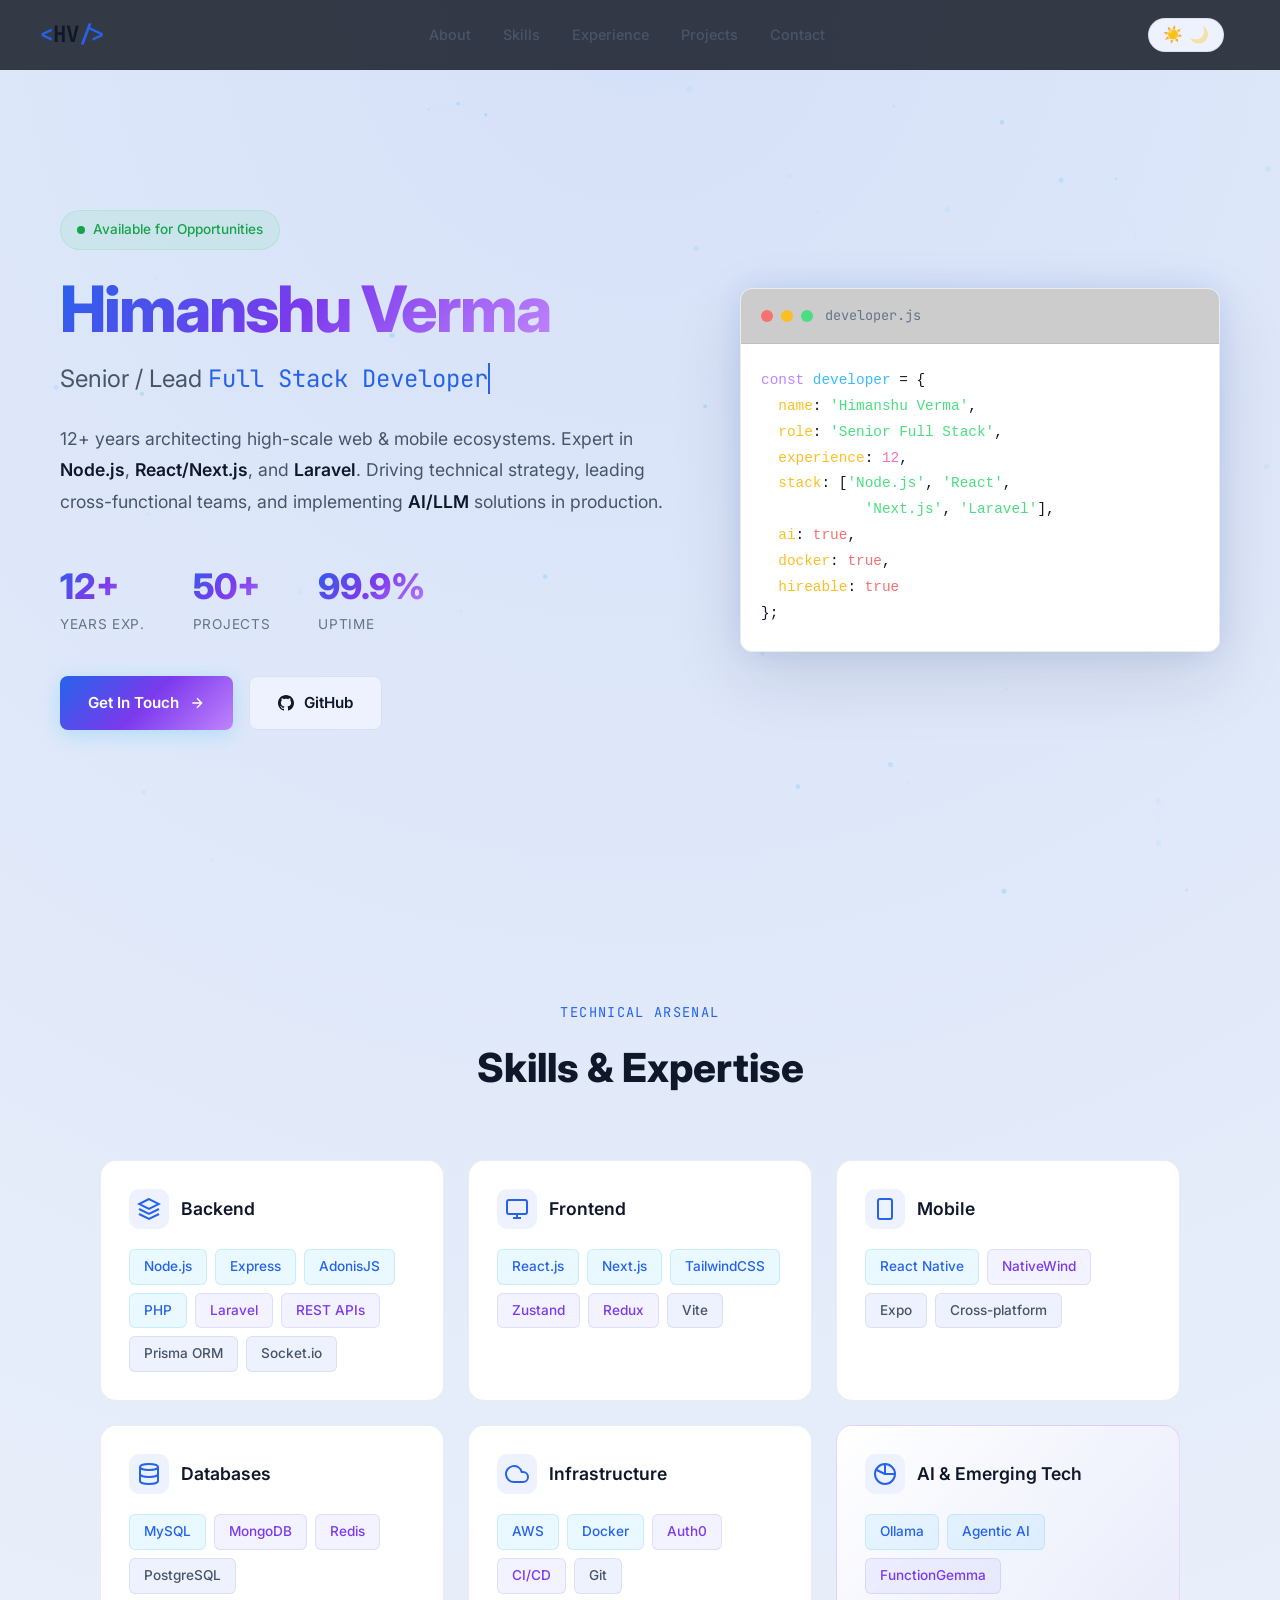
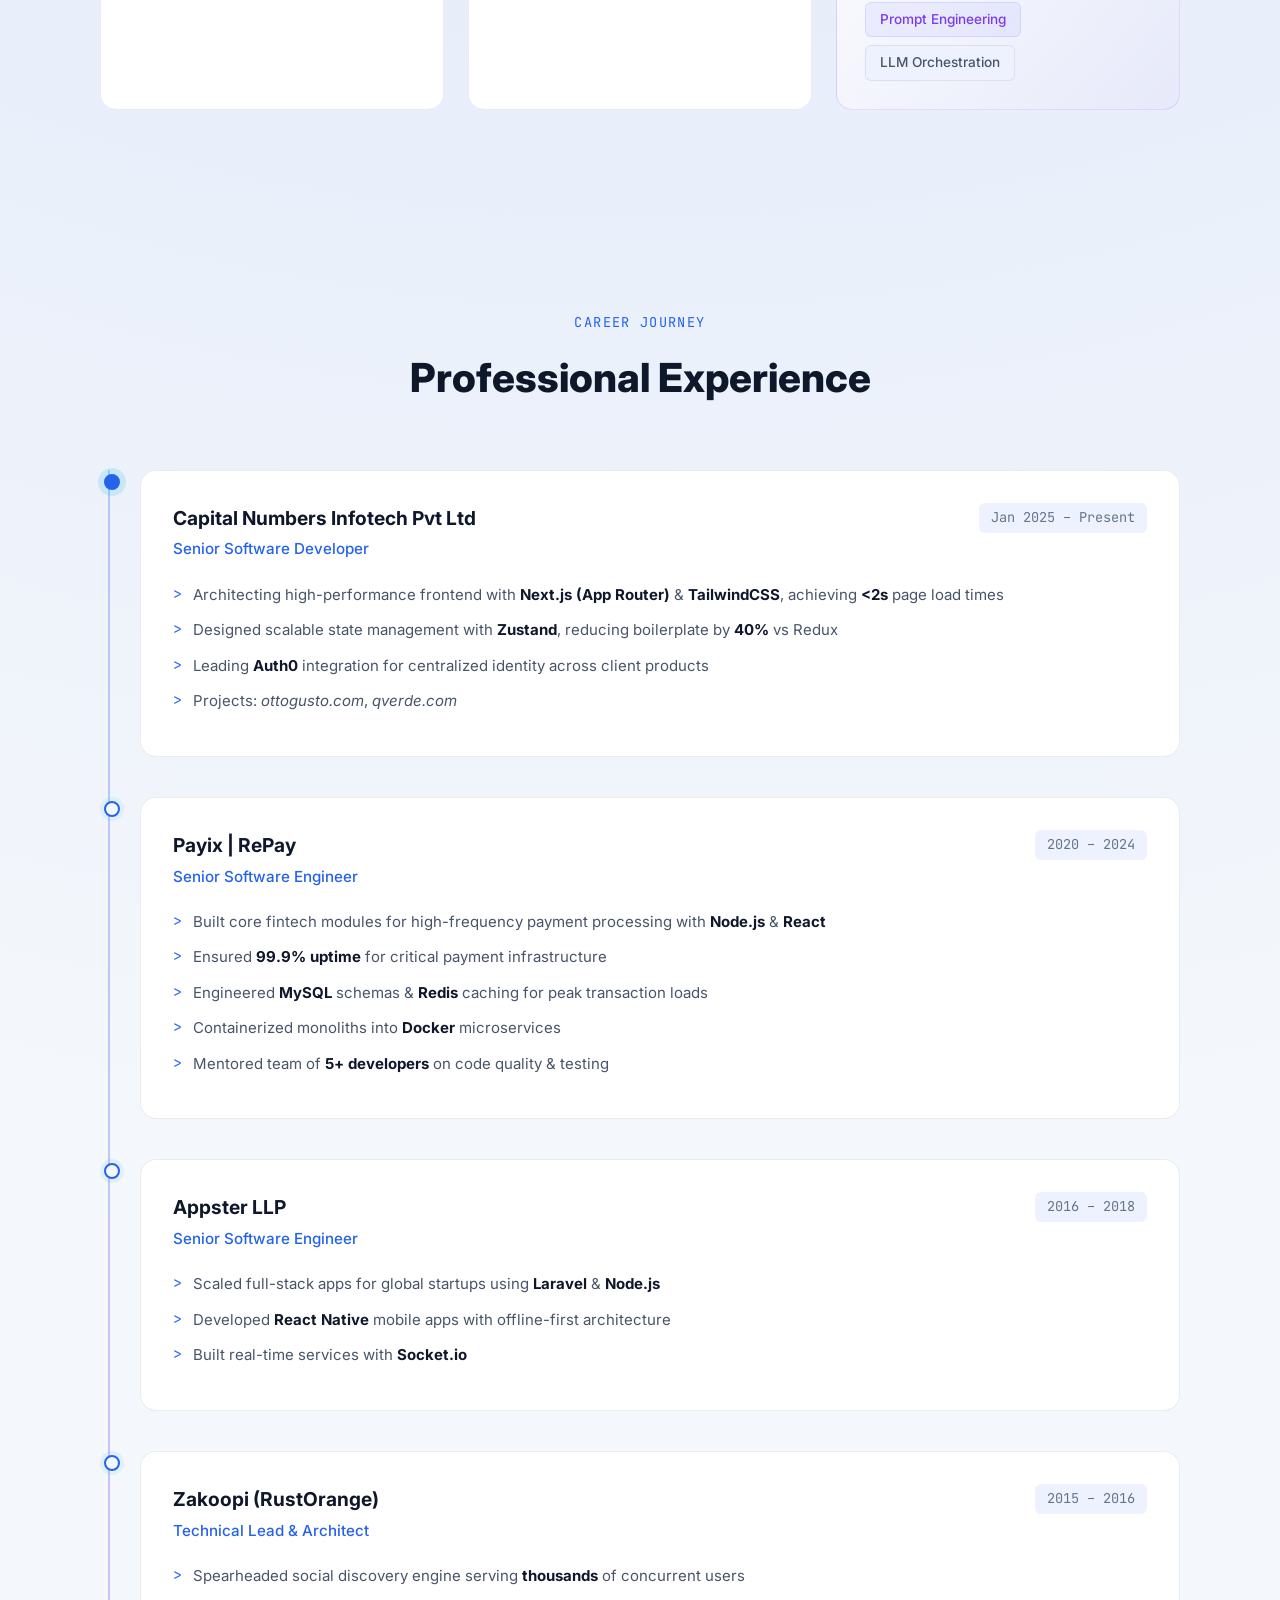
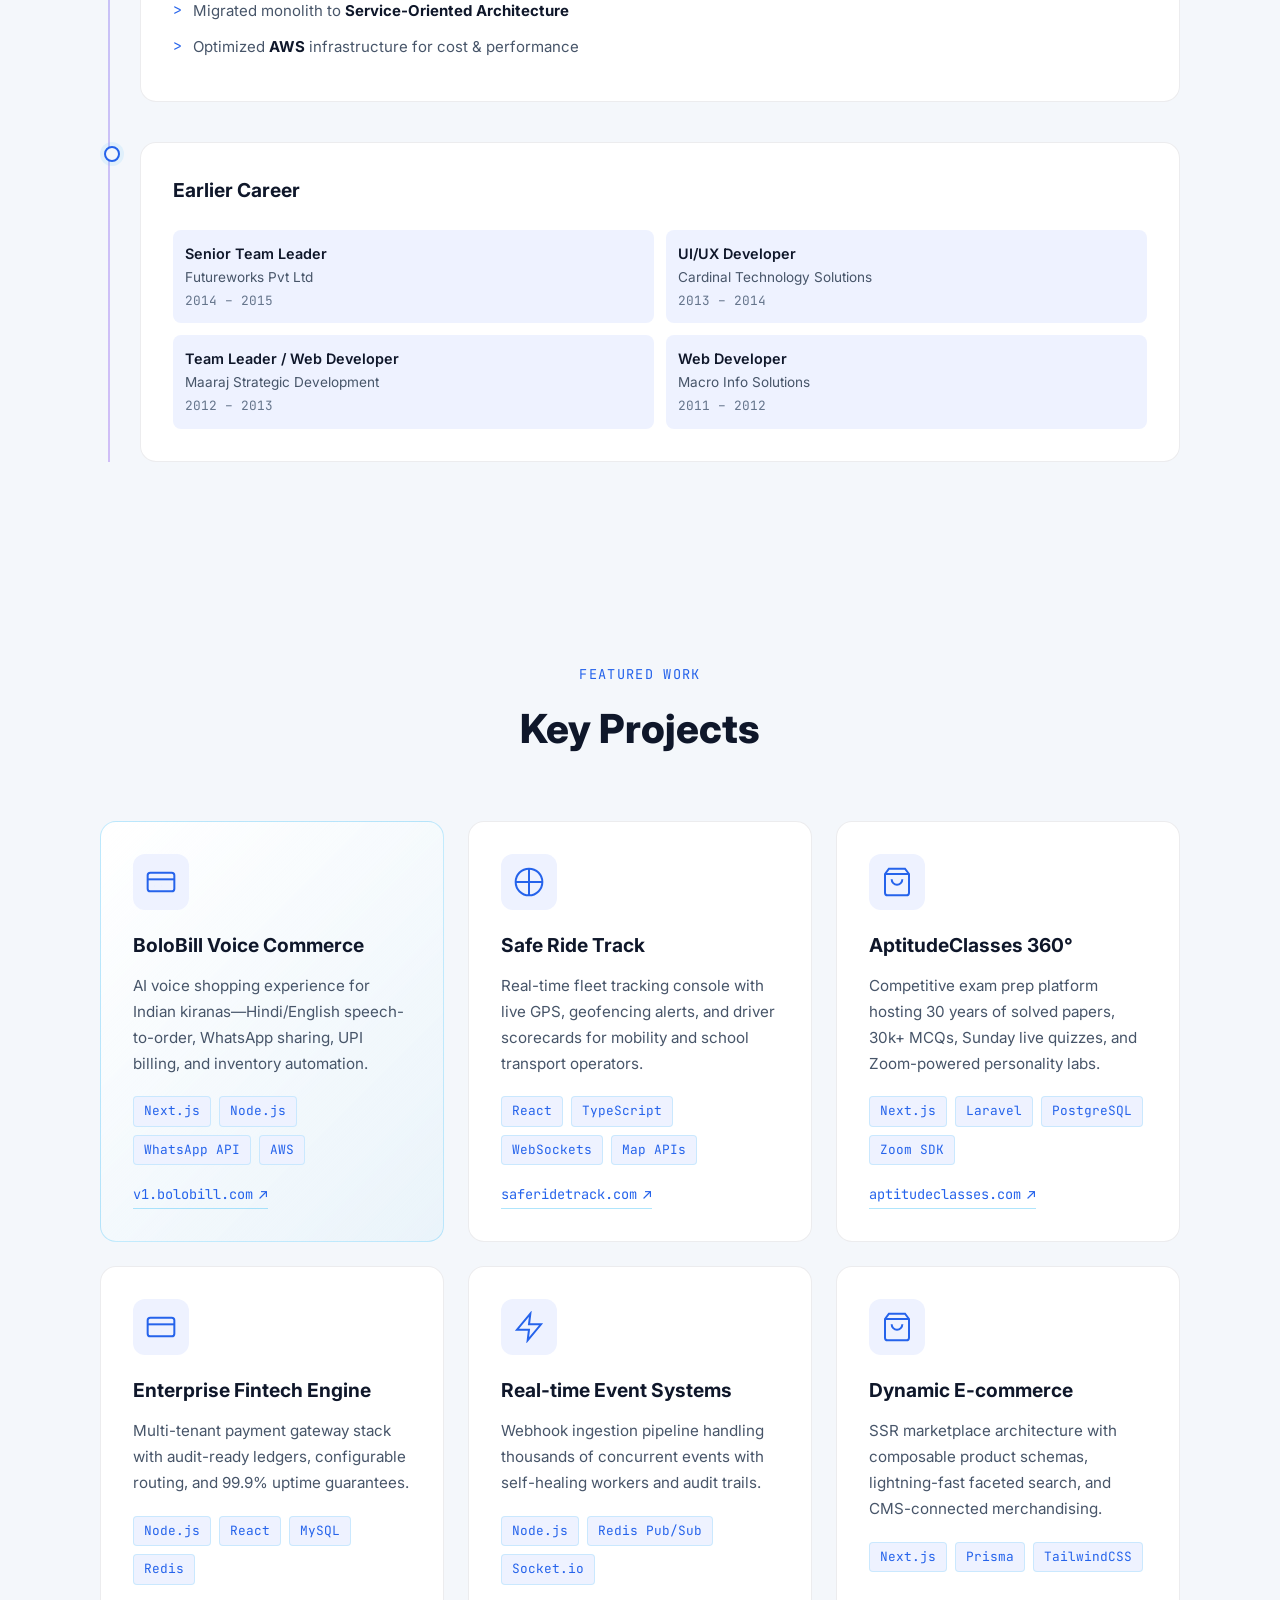
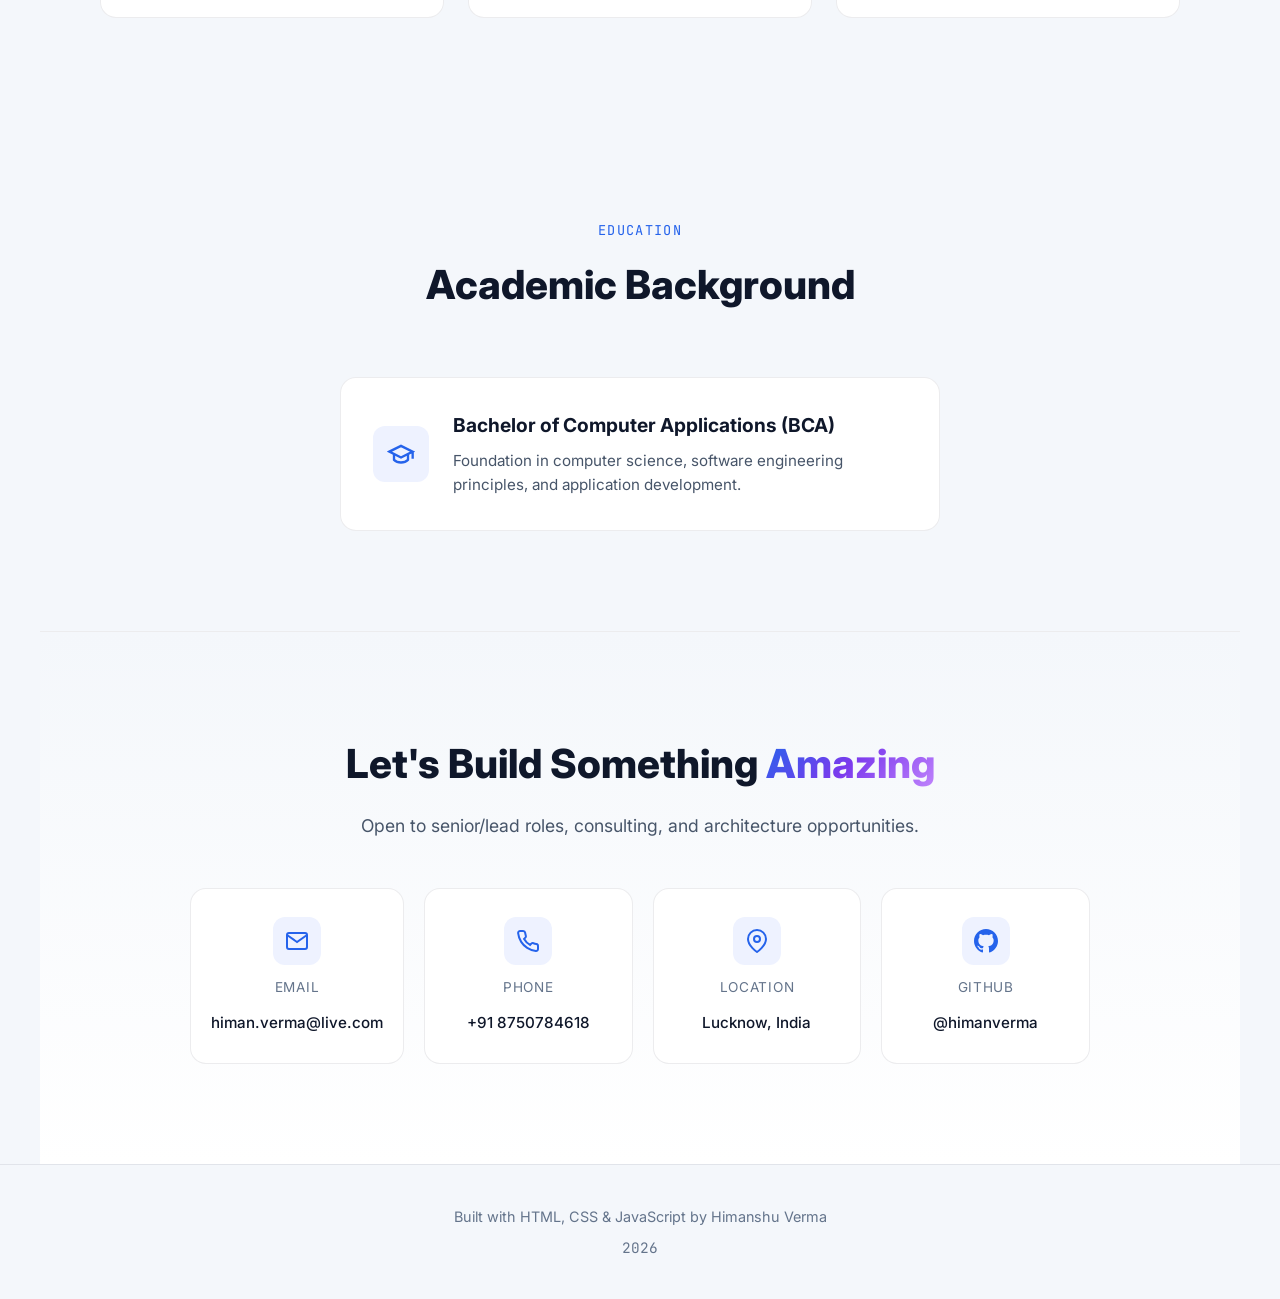
==== index.html @ 7ef03cb5 "Add light/dark mode theme toggle with persisted preference" ====
<!DOCTYPE html>
<html lang="en">
<head>
    <meta charset="UTF-8">
    <meta name="viewport" content="width=device-width, initial-scale=1.0">
    <title>Himanshu Verma — Senior Full Stack Developer</title>
    <meta name="description" content="Senior Full Stack Developer with 12+ years experience in Node.js, React/Next.js, Laravel, AI/LLM, and distributed systems.">
    <link rel="stylesheet" href="styles.css">
    <link rel="preconnect" href="https://fonts.googleapis.com">
    <link rel="preconnect" href="https://fonts.gstatic.com" crossorigin>
    <link href="https://fonts.googleapis.com/css2?family=JetBrains+Mono:wght@400;500;600;700&family=Inter:wght@300;400;500;600;700;800&display=swap" rel="stylesheet">
</head>
<body>
    <!-- Background Canvas for Particle Effect -->
    <canvas id="bgCanvas" style="position:fixed;inset:0;width:100vw;height:100vh;display:block;margin:0;padding:0;border:0;z-index:0;pointer-events:none;"></canvas>

    <!-- Navigation -->
    <nav class="navbar">
        <div class="nav-brand">
            <span class="code-tag">&lt;</span>HV<span class="code-tag">/&gt;</span>
        </div>
        <div class="nav-links">
            <a href="#about" class="nav-link">About</a>
            <a href="#skills" class="nav-link">Skills</a>
            <a href="#experience" class="nav-link">Experience</a>
            <a href="#projects" class="nav-link">Projects</a>
            <a href="#contact" class="nav-link">Contact</a>
        </div>
        <button class="theme-toggle" aria-label="Toggle color scheme">
            <span class="sun-icon">☀️</span>
            <span class="moon-icon">🌙</span>
        </button>
        <button class="menu-toggle" aria-label="Toggle menu">
            <span></span><span></span><span></span>
        </button>
    </nav>

    <!-- Hero Section -->
    <header class="hero" id="about">
        <div class="hero-content">
            <div class="hero-badge">
                <span class="pulse-dot"></span>
                Available for Opportunities
            </div>
            <h1 class="hero-title">
                <span class="gradient-text">Himanshu Verma</span>
            </h1>
            <p class="hero-subtitle">
                Senior / Lead <span class="typewriter" data-text="Full Stack Developer"></span>
            </p>
            <p class="hero-summary">
                12+ years architecting high-scale web & mobile ecosystems. Expert in <strong>Node.js</strong>, 
                <strong>React/Next.js</strong>, and <strong>Laravel</strong>. Driving technical strategy, 
                leading cross-functional teams, and implementing <strong>AI/LLM</strong> solutions in production.
            </p>
            <div class="hero-stats">
                <div class="stat">
                    <span class="stat-number">12+</span>
                    <span class="stat-label">Years Exp.</span>
                </div>
                <div class="stat">
                    <span class="stat-number">50+</span>
                    <span class="stat-label">Projects</span>
                </div>
                <div class="stat">
                    <span class="stat-number">99.9%</span>
                    <span class="stat-label">Uptime</span>
                </div>
            </div>
            <div class="hero-cta">
                <a href="mailto:himan.verma@live.com" class="btn btn-primary">
                    <span>Get In Touch</span>
                    <svg width="16" height="16" viewBox="0 0 24 24" fill="none" stroke="currentColor" stroke-width="2"><path d="M5 12h14M12 5l7 7-7 7"/></svg>
                </a>
                <a href="https://github.com/himanverma" target="_blank" class="btn btn-secondary">
                    <svg width="16" height="16" viewBox="0 0 24 24" fill="currentColor"><path d="M12 0c-6.626 0-12 5.373-12 12 0 5.302 3.438 9.8 8.207 11.387.599.111.793-.261.793-.577v-2.234c-3.338.726-4.033-1.416-4.033-1.416-.546-1.387-1.333-1.756-1.333-1.756-1.089-.745.083-.729.083-.729 1.205.084 1.839 1.237 1.839 1.237 1.07 1.834 2.807 1.304 3.492.997.107-.775.418-1.305.762-1.604-2.665-.305-5.467-1.334-5.467-5.931 0-1.311.469-2.381 1.236-3.221-.124-.303-.535-1.524.117-3.176 0 0 1.008-.322 3.301 1.23.957-.266 1.983-.399 3.003-.404 1.02.005 2.047.138 3.006.404 2.291-1.552 3.297-1.23 3.297-1.23.653 1.653.242 2.874.118 3.176.77.84 1.235 1.911 1.235 3.221 0 4.609-2.807 5.624-5.479 5.921.43.372.823 1.102.823 2.222v3.293c0 .319.192.694.801.576 4.765-1.589 8.199-6.086 8.199-11.386 0-6.627-5.373-12-12-12z"/></svg>
                    GitHub
                </a>
            </div>
        </div>
        <div class="hero-visual">
            <div class="code-window">
                <div class="code-header">
                    <div class="code-dots">
                        <span></span><span></span><span></span>
                    </div>
                    <span class="code-filename">developer.js</span>
                </div>
                <div class="code-body">
                    <pre><code><span class="code-keyword">const</span> <span class="code-variable">developer</span> = {
  <span class="code-property">name</span>: <span class="code-string">'Himanshu Verma'</span>,
  <span class="code-property">role</span>: <span class="code-string">'Senior Full Stack'</span>,
  <span class="code-property">experience</span>: <span class="code-number">12</span>,
  <span class="code-property">stack</span>: [<span class="code-string">'Node.js'</span>, <span class="code-string">'React'</span>, 
            <span class="code-string">'Next.js'</span>, <span class="code-string">'Laravel'</span>],
  <span class="code-property">ai</span>: <span class="code-boolean">true</span>,
  <span class="code-property">docker</span>: <span class="code-boolean">true</span>,
  <span class="code-property">hireable</span>: <span class="code-boolean">true</span>
};</code></pre>
                </div>
            </div>
        </div>
    </header>

    <!-- Skills Section -->
    <section class="skills" id="skills">
        <div class="section-header">
            <span class="section-tag">Technical Arsenal</span>
            <h2 class="section-title">Skills & Expertise</h2>
        </div>
        <div class="skills-container">
            <div class="skill-group">
                <div class="skill-group-header">
                    <div class="skill-icon">
                        <svg width="24" height="24" viewBox="0 0 24 24" fill="none" stroke="currentColor" stroke-width="2"><path d="M12 2L2 7l10 5 10-5-10-5zM2 17l10 5 10-5M2 12l10 5 10-5"/></svg>
                    </div>
                    <h3>Backend</h3>
                </div>
                <div class="skill-tags">
                    <span class="skill-tag expert">Node.js</span>
                    <span class="skill-tag expert">Express</span>
                    <span class="skill-tag expert">AdonisJS</span>
                    <span class="skill-tag expert">PHP</span>
                    <span class="skill-tag advanced">Laravel</span>
                    <span class="skill-tag advanced">REST APIs</span>
                    <span class="skill-tag">Prisma ORM</span>
                    <span class="skill-tag">Socket.io</span>
                </div>
            </div>
            <div class="skill-group">
                <div class="skill-group-header">
                    <div class="skill-icon">
                        <svg width="24" height="24" viewBox="0 0 24 24" fill="none" stroke="currentColor" stroke-width="2"><rect x="2" y="3" width="20" height="14" rx="2" ry="2"/><line x1="8" y1="21" x2="16" y2="21"/><line x1="12" y1="17" x2="12" y2="21"/></svg>
                    </div>
                    <h3>Frontend</h3>
                </div>
                <div class="skill-tags">
                    <span class="skill-tag expert">React.js</span>
                    <span class="skill-tag expert">Next.js</span>
                    <span class="skill-tag expert">TailwindCSS</span>
                    <span class="skill-tag advanced">Zustand</span>
                    <span class="skill-tag advanced">Redux</span>
                    <span class="skill-tag">Vite</span>
                </div>
            </div>
            <div class="skill-group">
                <div class="skill-group-header">
                    <div class="skill-icon">
                        <svg width="24" height="24" viewBox="0 0 24 24" fill="none" stroke="currentColor" stroke-width="2"><rect x="5" y="2" width="14" height="20" rx="2" ry="2"/><line x1="12" y1="18" x2="12.01" y2="18"/></svg>
                    </div>
                    <h3>Mobile</h3>
                </div>
                <div class="skill-tags">
                    <span class="skill-tag expert">React Native</span>
                    <span class="skill-tag advanced">NativeWind</span>
                    <span class="skill-tag">Expo</span>
                    <span class="skill-tag">Cross-platform</span>
                </div>
            </div>
            <div class="skill-group">
                <div class="skill-group-header">
                    <div class="skill-icon">
                        <svg width="24" height="24" viewBox="0 0 24 24" fill="none" stroke="currentColor" stroke-width="2"><ellipse cx="12" cy="5" rx="9" ry="3"/><path d="M21 12c0 1.66-4 3-9 3s-9-1.34-9-3"/><path d="M3 5v14c0 1.66 4 3 9 3s9-1.34 9-3V5"/></svg>
                    </div>
                    <h3>Databases</h3>
                </div>
                <div class="skill-tags">
                    <span class="skill-tag expert">MySQL</span>
                    <span class="skill-tag advanced">MongoDB</span>
                    <span class="skill-tag advanced">Redis</span>
                    <span class="skill-tag">PostgreSQL</span>
                </div>
            </div>
            <div class="skill-group">
                <div class="skill-group-header">
                    <div class="skill-icon">
                        <svg width="24" height="24" viewBox="0 0 24 24" fill="none" stroke="currentColor" stroke-width="2"><path d="M18 10h-1.26A8 8 0 1 0 9 20h9a5 5 0 0 0 0-10z"/></svg>
                    </div>
                    <h3>Infrastructure</h3>
                </div>
                <div class="skill-tags">
                    <span class="skill-tag expert">AWS</span>
                    <span class="skill-tag expert">Docker</span>
                    <span class="skill-tag advanced">Auth0</span>
                    <span class="skill-tag advanced">CI/CD</span>
                    <span class="skill-tag">Git</span>
                </div>
            </div>
            <div class="skill-group featured">
                <div class="skill-group-header">
                    <div class="skill-icon">
                        <svg width="24" height="24" viewBox="0 0 24 24" fill="none" stroke="currentColor" stroke-width="2"><path d="M12 2a10 10 0 1 0 10 10H12V2z"/><path d="M12 2a10 10 0 0 1 10 10"/><path d="M12 12L2.5 7.5"/></svg>
                    </div>
                    <h3>AI & Emerging Tech</h3>
                </div>
                <div class="skill-tags">
                    <span class="skill-tag expert">Ollama</span>
                    <span class="skill-tag expert">Agentic AI</span>
                    <span class="skill-tag advanced">FunctionGemma</span>
                    <span class="skill-tag advanced">Prompt Engineering</span>
                    <span class="skill-tag">LLM Orchestration</span>
                </div>
            </div>
        </div>
    </section>

    <!-- Experience Section -->
    <section class="experience" id="experience">
        <div class="section-header">
            <span class="section-tag">Career Journey</span>
            <h2 class="section-title">Professional Experience</h2>
        </div>
        <div class="timeline">
            <div class="timeline-line"></div>
            
            <div class="timeline-item active">
                <div class="timeline-dot"></div>
                <div class="timeline-card">
                    <div class="timeline-header">
                        <div class="timeline-company">
                            <h3>Capital Numbers Infotech Pvt Ltd</h3>
                            <span class="timeline-role">Senior Software Developer</span>
                        </div>
                        <span class="timeline-date">Jan 2025 – Present</span>
                    </div>
                    <ul class="timeline-achievements">
                        <li>Architecting high-performance frontend with <strong>Next.js (App Router)</strong> & <strong>TailwindCSS</strong>, achieving <strong>&lt;2s</strong> page load times</li>
                        <li>Designed scalable state management with <strong>Zustand</strong>, reducing boilerplate by <strong>40%</strong> vs Redux</li>
                        <li>Leading <strong>Auth0</strong> integration for centralized identity across client products</li>
                        <li>Projects: <em>ottogusto.com</em>, <em>qverde.com</em></li>
                    </ul>
                </div>
            </div>

            <div class="timeline-item">
                <div class="timeline-dot"></div>
                <div class="timeline-card">
                    <div class="timeline-header">
                        <div class="timeline-company">
                            <h3>Payix | RePay</h3>
                            <span class="timeline-role">Senior Software Engineer</span>
                        </div>
                        <span class="timeline-date">2020 – 2024</span>
                    </div>
                    <ul class="timeline-achievements">
                        <li>Built core fintech modules for high-frequency payment processing with <strong>Node.js</strong> & <strong>React</strong></li>
                        <li>Ensured <strong>99.9% uptime</strong> for critical payment infrastructure</li>
                        <li>Engineered <strong>MySQL</strong> schemas & <strong>Redis</strong> caching for peak transaction loads</li>
                        <li>Containerized monoliths into <strong>Docker</strong> microservices</li>
                        <li>Mentored team of <strong>5+ developers</strong> on code quality & testing</li>
                    </ul>
                </div>
            </div>

            <div class="timeline-item">
                <div class="timeline-dot"></div>
                <div class="timeline-card">
                    <div class="timeline-header">
                        <div class="timeline-company">
                            <h3>Appster LLP</h3>
                            <span class="timeline-role">Senior Software Engineer</span>
                        </div>
                        <span class="timeline-date">2016 – 2018</span>
                    </div>
                    <ul class="timeline-achievements">
                        <li>Scaled full-stack apps for global startups using <strong>Laravel</strong> & <strong>Node.js</strong></li>
                        <li>Developed <strong>React Native</strong> mobile apps with offline-first architecture</li>
                        <li>Built real-time services with <strong>Socket.io</strong></li>
                    </ul>
                </div>
            </div>

            <div class="timeline-item">
                <div class="timeline-dot"></div>
                <div class="timeline-card">
                    <div class="timeline-header">
                        <div class="timeline-company">
                            <h3>Zakoopi (RustOrange)</h3>
                            <span class="timeline-role">Technical Lead & Architect</span>
                        </div>
                        <span class="timeline-date">2015 – 2016</span>
                    </div>
                    <ul class="timeline-achievements">
                        <li>Spearheaded social discovery engine serving <strong>thousands</strong> of concurrent users</li>
                        <li>Migrated monolith to <strong>Service-Oriented Architecture</strong></li>
                        <li>Optimized <strong>AWS</strong> infrastructure for cost & performance</li>
                    </ul>
                </div>
            </div>

            <div class="timeline-item compact">
                <div class="timeline-dot"></div>
                <div class="timeline-card">
                    <div class="timeline-header">
                        <div class="timeline-company">
                            <h3>Earlier Career</h3>
                        </div>
                    </div>
                    <div class="earlier-roles">
                        <div class="earlier-role">
                            <span class="role-name">Senior Team Leader</span>
                            <span class="role-company">Futureworks Pvt Ltd</span>
                            <span class="role-date">2014 – 2015</span>
                        </div>
                        <div class="earlier-role">
                            <span class="role-name">UI/UX Developer</span>
                            <span class="role-company">Cardinal Technology Solutions</span>
                            <span class="role-date">2013 – 2014</span>
                        </div>
                        <div class="earlier-role">
                            <span class="role-name">Team Leader / Web Developer</span>
                            <span class="role-company">Maaraj Strategic Development</span>
                            <span class="role-date">2012 – 2013</span>
                        </div>
                        <div class="earlier-role">
                            <span class="role-name">Web Developer</span>
                            <span class="role-company">Macro Info Solutions</span>
                            <span class="role-date">2011 – 2012</span>
                        </div>
                    </div>
                </div>
            </div>
        </div>
    </section>

    <!-- Projects Section -->
    <section class="projects" id="projects">
        <div class="section-header">
            <span class="section-tag">Featured Work</span>
            <h2 class="section-title">Key Projects</h2>
        </div>
        <div class="projects-grid">
            <div class="project-card featured-project">
                <div class="project-icon">
                    <svg width="32" height="32" viewBox="0 0 24 24" fill="none" stroke="currentColor" stroke-width="1.5"><rect x="2" y="5" width="20" height="14" rx="2"/><path d="M2 10h20"/><path d="M7 15h.01"/><path d="M12 15h.01"/></svg>
                </div>
                <h3>BoloBill Voice Commerce</h3>
                <p>AI voice shopping experience for Indian kiranas—Hindi/English speech-to-order, WhatsApp sharing, UPI billing, and inventory automation.</p>
                <div class="project-tech">
                    <span>Next.js</span><span>Node.js</span><span>WhatsApp API</span><span>AWS</span>
                </div>
                <a href="https://v1.bolobill.com" target="_blank" class="project-link">v1.bolobill.com</a>
            </div>

            <div class="project-card">
                <div class="project-icon">
                    <svg width="32" height="32" viewBox="0 0 24 24" fill="none" stroke="currentColor" stroke-width="1.5"><path d="M2 12h20"/><path d="M12 2v20"/><circle cx="12" cy="12" r="10"/></svg>
                </div>
                <h3>Safe Ride Track</h3>
                <p>Real-time fleet tracking console with live GPS, geofencing alerts, and driver scorecards for mobility and school transport operators.</p>
                <div class="project-tech">
                    <span>React</span><span>TypeScript</span><span>WebSockets</span><span>Map APIs</span>
                </div>
                <a href="https://saferidetrack.com" target="_blank" class="project-link">saferidetrack.com</a>
            </div>

            <div class="project-card">
                <div class="project-icon">
                    <svg width="32" height="32" viewBox="0 0 24 24" fill="none" stroke="currentColor" stroke-width="1.5"><path d="M6 2L3 6v14a2 2 0 002 2h14a2 2 0 002-2V6l-3-4z"/><line x1="3" y1="6" x2="21" y2="6"/><path d="M16 10a4 4 0 01-8 0"/></svg>
                </div>
                <h3>AptitudeClasses 360°</h3>
                <p>Competitive exam prep platform hosting 30 years of solved papers, 30k+ MCQs, Sunday live quizzes, and Zoom-powered personality labs.</p>
                <div class="project-tech">
                    <span>Next.js</span><span>Laravel</span><span>PostgreSQL</span><span>Zoom SDK</span>
                </div>
                <a href="https://www.aptitudeclasses.com" target="_blank" class="project-link">aptitudeclasses.com</a>
            </div>

            <div class="project-card">
                <div class="project-icon">
                    <svg width="32" height="32" viewBox="0 0 24 24" fill="none" stroke="currentColor" stroke-width="1.5"><rect x="2" y="5" width="20" height="14" rx="2"/><path d="M2 10h20"/><path d="M7 15h.01"/><path d="M12 15h.01"/></svg>
                </div>
                <h3>Enterprise Fintech Engine</h3>
                <p>Multi-tenant payment gateway stack with audit-ready ledgers, configurable routing, and 99.9% uptime guarantees.</p>
                <div class="project-tech">
                    <span>Node.js</span><span>React</span><span>MySQL</span><span>Redis</span>
                </div>
            </div>

            <div class="project-card">
                <div class="project-icon">
                    <svg width="32" height="32" viewBox="0 0 24 24" fill="none" stroke="currentColor" stroke-width="1.5"><path d="M13 2L3 14h9l-1 8 10-12h-9l1-8z"/></svg>
                </div>
                <h3>Real-time Event Systems</h3>
                <p>Webhook ingestion pipeline handling thousands of concurrent events with self-healing workers and audit trails.</p>
                <div class="project-tech">
                    <span>Node.js</span><span>Redis Pub/Sub</span><span>Socket.io</span>
                </div>
            </div>

            <div class="project-card">
                <div class="project-icon">
                    <svg width="32" height="32" viewBox="0 0 24 24" fill="none" stroke="currentColor" stroke-width="1.5"><path d="M6 2L3 6v14a2 2 0 002 2h14a2 2 0 002-2V6l-3-4z"/><line x1="3" y1="6" x2="21" y2="6"/><path d="M16 10a4 4 0 01-8 0"/></svg>
                </div>
                <h3>Dynamic E-commerce</h3>
                <p>SSR marketplace architecture with composable product schemas, lightning-fast faceted search, and CMS-connected merchandising.</p>
                <div class="project-tech">
                    <span>Next.js</span><span>Prisma</span><span>TailwindCSS</span>
                </div>
            </div>
        </div>
    </section>

    <!-- Education Section -->
    <section class="education" id="education">
        <div class="section-header">
            <span class="section-tag">Education</span>
            <h2 class="section-title">Academic Background</h2>
        </div>
        <div class="education-card">
            <div class="education-icon">
                <svg width="28" height="28" viewBox="0 0 24 24" fill="none" stroke="currentColor" stroke-width="2"><path d="M22 10v6M2 10l10-5 10 5-10 5z"/><path d="M6 12v5c3 3 9 3 12 0v-5"/></svg>
            </div>
            <div class="education-content">
                <h3>Bachelor of Computer Applications (BCA)</h3>
                <p>Foundation in computer science, software engineering principles, and application development.</p>
            </div>
        </div>
    </section>

    <!-- Contact Section -->
    <section class="contact" id="contact">
        <div class="contact-content">
            <h2 class="contact-title">Let's Build Something <span class="gradient-text">Amazing</span></h2>
            <p class="contact-subtitle">Open to senior/lead roles, consulting, and architecture opportunities.</p>
            <div class="contact-grid">
                <a href="mailto:himan.verma@live.com" class="contact-item">
                    <div class="contact-icon">
                        <svg width="24" height="24" viewBox="0 0 24 24" fill="none" stroke="currentColor" stroke-width="2"><path d="M4 4h16c1.1 0 2 .9 2 2v12c0 1.1-.9 2-2 2H4c-1.1 0-2-.9-2-2V6c0-1.1.9-2 2-2z"/><polyline points="22,6 12,13 2,6"/></svg>
                    </div>
                    <span class="contact-label">Email</span>
                    <span class="contact-value">himan.verma@live.com</span>
                </a>
                <a href="tel:+918750784618" class="contact-item">
                    <div class="contact-icon">
                        <svg width="24" height="24" viewBox="0 0 24 24" fill="none" stroke="currentColor" stroke-width="2"><path d="M22 16.92v3a2 2 0 01-2.18 2 19.79 19.79 0 01-8.63-3.07 19.5 19.5 0 01-6-6 19.79 19.79 0 01-3.07-8.67A2 2 0 014.11 2h3a2 2 0 012 1.72c.127.96.361 1.903.7 2.81a2 2 0 01-.45 2.11L8.09 9.91a16 16 0 006 6l1.27-1.27a2 2 0 012.11-.45c.907.339 1.85.573 2.81.7A2 2 0 0122 16.92z"/></svg>
                    </div>
                    <span class="contact-label">Phone</span>
                    <span class="contact-value">+91 8750784618</span>
                </a>
                <div class="contact-item">
                    <div class="contact-icon">
                        <svg width="24" height="24" viewBox="0 0 24 24" fill="none" stroke="currentColor" stroke-width="2"><path d="M21 10c0 7-9 13-9 13s-9-6-9-13a9 9 0 0118 0z"/><circle cx="12" cy="10" r="3"/></svg>
                    </div>
                    <span class="contact-label">Location</span>
                    <span class="contact-value">Lucknow, India</span>
                </div>
                <a href="https://github.com/himanverma" target="_blank" class="contact-item">
                    <div class="contact-icon">
                        <svg width="24" height="24" viewBox="0 0 24 24" fill="currentColor"><path d="M12 0c-6.626 0-12 5.373-12 12 0 5.302 3.438 9.8 8.207 11.387.599.111.793-.261.793-.577v-2.234c-3.338.726-4.033-1.416-4.033-1.416-.546-1.387-1.333-1.756-1.333-1.756-1.089-.745.083-.729.083-.729 1.205.084 1.839 1.237 1.839 1.237 1.07 1.834 2.807 1.304 3.492.997.107-.775.418-1.305.762-1.604-2.665-.305-5.467-1.334-5.467-5.931 0-1.311.469-2.381 1.236-3.221-.124-.303-.535-1.524.117-3.176 0 0 1.008-.322 3.301 1.23.957-.266 1.983-.399 3.003-.404 1.02.005 2.047.138 3.006.404 2.291-1.552 3.297-1.23 3.297-1.23.653 1.653.242 2.874.118 3.176.77.84 1.235 1.911 1.235 3.221 0 4.609-2.807 5.624-5.479 5.921.43.372.823 1.102.823 2.222v3.293c0 .319.192.694.801.576 4.765-1.589 8.199-6.086 8.199-11.386 0-6.627-5.373-12-12-12z"/></svg>
                    </div>
                    <span class="contact-label">GitHub</span>
                    <span class="contact-value">@himanverma</span>
                </a>
            </div>
        </div>
    </section>

    <!-- Footer -->
    <footer class="footer">
        <div class="footer-content">
            <p>Built with HTML, CSS & JavaScript by Himanshu Verma</p>
            <p class="footer-year">2025</p>
        </div>
    </footer>

    <script src="script.js"></script>
</body>
</html>
---- styles.css ----
/* ============================================
   MODERN RESUME - SENIOR DEVELOFPRT THEME
   Dark, sophisticated, code-inspired design
   ============================================ */

:root {
    /* Core Colors (Light) */
    --bg-primary: #f4f7fb;
    --bg-secondary: #ffffff;
    --bg-tertiary: #eef2ff;
    --bg-card: #ffffff;
    --bg-hover: #dee9ff;
    
    /* Text Colors */
    --text-primary: #0f172a;
    --text-secondary: #475569;
    --text-muted: #64748b;
    
    /* Accent Colors */
    --accent-primary: #2563eb;
    --accent-secondary: #7c3aed;
    --accent-gradient: linear-gradient(135deg, #2563eb 0%, #7c3aed 50%, #c084fc 100%);
    --accent-glow: rgba(37, 99, 235, 0.15);
    
    /* Semantic */
    --success: #16a34a;
    --warning: #d97706;
    --danger: #dc2626;
    
    /* Borders */
    --border-color: rgba(15, 23, 42, 0.08);
    --border-hover: rgba(37, 99, 235, 0.3);
    
    /* Shadows */
    --shadow-sm: 0 1px 2px rgba(15,23,42,0.08);
    --shadow-md: 0 10px 30px rgba(15,23,42,0.08);
    --shadow-lg: 0 25px 70px rgba(15,23,42,0.12);
    --shadow-glow: 0 0 30px rgba(37, 99, 235, 0.12);
    
    /* Nav */
    --nav-bg: rgba(255, 255, 255, 0.85);
    --nav-bg-solid: rgba(255, 255, 255, 0.95);
    --bg-radial: rgba(37, 99, 235, 0.15);
    
    /* Fonts */
    --font-primary: 'Inter', -apple-system, BlinkMacSystemFont, sans-serif;
    --font-mono: 'JetBrains Mono', 'Fira Code', monospace;
    
    /* Spacing */
    --section-padding: 100px;
}

@media (prefers-color-scheme: dark) {
    :root:not([data-theme="light"]) {
        color-scheme: dark;
    }
}

[data-theme="dark"] {
    --bg-primary: #0a0e1a;
    --bg-secondary: #111827;
    --bg-tertiary: #1a2236;
    --bg-card: #151d2e;
    --bg-hover: #1e293b;
    
    --text-primary: #f8fafc;
    --text-secondary: #94a3b8;
    --text-muted: #64748b;
    
    --accent-primary: #38bdf8;
    --accent-secondary: #818cf8;
    --accent-gradient: linear-gradient(135deg, #38bdf8 0%, #818cf8 50%, #c084fc 100%);
    --accent-glow: rgba(56, 189, 248, 0.15);
    
    --success: #4ade80;
    --warning: #fbbf24;
    --danger: #f87171;
    
    --border-color: rgba(148, 163, 184, 0.1);
    --border-hover: rgba(56, 189, 248, 0.3);
    
    --shadow-sm: 0 1px 2px rgba(0,0,0,0.3);
    --shadow-md: 0 4px 20px rgba(0,0,0,0.4);
    --shadow-lg: 0 10px 40px rgba(0,0,0,0.5);
    --shadow-glow: 0 0 30px rgba(56, 189, 248, 0.1);
    
    --nav-bg: rgba(10, 14, 26, 0.8);
    --nav-bg-solid: rgba(10, 14, 26, 0.95);
    --bg-radial: rgba(56, 189, 248, 0.15);
}

/* Reset */
*, *::before, *::after {
    margin: 0;
    padding: 0;
    box-sizing: border-box;
}

html {
    scroll-behavior: smooth;
    scroll-padding-top: 80px;
    transition: background 0.4s ease, color 0.4s ease;
}

body {
    font-family: var(--font-primary);
    background: radial-gradient(circle at top, var(--bg-radial), transparent 45%), var(--bg-primary);
    color: var(--text-primary);
    line-height: 1.6;
    overflow-x: hidden;
    font-size: 15px;
    transition: background 0.4s ease, color 0.4s ease;
}

/* Background Canvas */
#bgCanvas {
    position: fixed;
    inset: 0;
    width: 100vw;
    height: 100vh;
    z-index: 0;
    pointer-events: none;
    opacity: 0.4;
    display: block;
    margin: 0;
    padding: 0;
    border: 0;
}

/* Navigation */
.navbar {
    position: fixed;
    top: 0;
    left: 0;
    right: 0;
    z-index: 1000;
    display: flex;
    align-items: center;
    justify-content: space-between;
    padding: 0 40px;
    height: 70px;
    background: var(--nav-bg);
    backdrop-filter: blur(20px);
    border-bottom: 1px solid var(--border-color);
}

.navbar.scrolled {
    background: var(--nav-bg-solid);
}

.nav-brand {
    font-family: var(--font-mono);
    font-size: 1.4rem;
    font-weight: 700;
    color: var(--text-primary);
}

.code-tag {
    color: var(--accent-primary);
}

.nav-links {
    display: flex;
    gap: 32px;
}

.theme-toggle {
    display: inline-flex;
    align-items: center;
    gap: 6px;
    background: var(--bg-tertiary);
    border: 1px solid var(--border-color);
    border-radius: 999px;
    padding: 8px 14px;
    color: var(--text-secondary);
    font-size: 0.9rem;
    cursor: pointer;
    transition: all 0.3s ease;
    margin-right: 16px;
}

.theme-toggle .sun-icon,
.theme-toggle .moon-icon {
    font-size: 1rem;
    line-height: 1;
}

.theme-toggle .moon-icon {
    opacity: 0.4;
}

.theme-toggle.active .moon-icon {
    opacity: 1;
}

.theme-toggle.active .sun-icon {
    opacity: 0.4;
}

.theme-toggle:hover {
    border-color: var(--border-hover);
    color: var(--text-primary);
}

.theme-toggle.active {
    color: var(--accent-primary);
    border-color: rgba(37, 99, 235, 0.4);
}

.nav-link {
    color: var(--text-secondary);
    text-decoration: none;
    font-size: 0.9rem;
    font-weight: 500;
    transition: color 0.3s ease;
    position: relative;
}

.nav-link::after {
    content: '';
    position: absolute;
    bottom: -4px;
    left: 0;
    width: 0;
    height: 2px;
    background: var(--accent-gradient);
    transition: width 0.3s ease;
}

.nav-link:hover {
    color: var(--text-primary);
}

.nav-link:hover::after {
    width: 100%;
}

.menu-toggle {
    display: none;
    flex-direction: column;
    gap: 5px;
    background: none;
    border: none;
    cursor: pointer;
    padding: 5px;
}

.menu-toggle span {
    display: block;
    width: 24px;
    height: 2px;
    background: var(--text-primary);
    transition: all 0.3s ease;
}

/* Hero Section */
.hero {
    position: relative;
    z-index: 1;
    min-height: 100vh;
    display: flex;
    align-items: center;
    justify-content: space-between;
    padding: 120px 60px 80px;
    gap: 60px;
    max-width: 1400px;
    margin: 0 auto;
}

.hero-content {
    flex: 1;
    max-width: 650px;
}

.hero-badge {
    display: inline-flex;
    align-items: center;
    gap: 8px;
    background: rgba(74, 222, 128, 0.1);
    border: 1px solid rgba(74, 222, 128, 0.2);
    color: var(--success);
    padding: 8px 16px;
    border-radius: 100px;
    font-size: 0.85rem;
    font-weight: 500;
    margin-bottom: 24px;
}

.pulse-dot {
    width: 8px;
    height: 8px;
    background: var(--success);
    border-radius: 50%;
    animation: pulse 2s infinite;
}

@keyframes pulse {
    0%, 100% { opacity: 1; transform: scale(1); }
    50% { opacity: 0.5; transform: scale(1.2); }
}

.hero-title {
    font-size: 4rem;
    font-weight: 800;
    line-height: 1.1;
    margin-bottom: 16px;
    letter-spacing: -0.03em;
}

.gradient-text {
    background: var(--accent-gradient);
    -webkit-background-clip: text;
    -webkit-text-fill-color: transparent;
    background-clip: text;
}

.hero-subtitle {
    font-size: 1.5rem;
    color: var(--text-secondary);
    font-weight: 400;
    margin-bottom: 24px;
}

.typewriter {
    color: var(--accent-primary);
    font-family: var(--font-mono);
    border-right: 2px solid var(--accent-primary);
    animation: blink 0.7s infinite;
}

@keyframes blink {
    0%, 100% { border-color: transparent; }
    50% { border-color: var(--accent-primary); }
}

.hero-summary {
    font-size: 1.1rem;
    color: var(--text-secondary);
    line-height: 1.8;
    margin-bottom: 40px;
}

.hero-summary strong {
    color: var(--text-primary);
    font-weight: 600;
}

.hero-stats {
    display: flex;
    gap: 48px;
    margin-bottom: 40px;
}

.stat {
    display: flex;
    flex-direction: column;
}

.stat-number {
    font-size: 2.2rem;
    font-weight: 800;
    background: var(--accent-gradient);
    -webkit-background-clip: text;
    -webkit-text-fill-color: transparent;
    background-clip: text;
}

.stat-label {
    font-size: 0.85rem;
    color: var(--text-muted);
    text-transform: uppercase;
    letter-spacing: 0.05em;
}

.hero-cta {
    display: flex;
    gap: 16px;
}

.btn {
    display: inline-flex;
    align-items: center;
    gap: 10px;
    padding: 14px 28px;
    border-radius: 8px;
    font-weight: 600;
    font-size: 0.95rem;
    text-decoration: none;
    transition: all 0.3s ease;
    cursor: pointer;
    border: none;
}

.btn-primary {
    background: var(--accent-gradient);
    color: white;
    box-shadow: 0 4px 20px rgba(56, 189, 248, 0.3);
}

.btn-primary:hover {
    transform: translateY(-2px);
    box-shadow: 0 8px 30px rgba(56, 189, 248, 0.4);
}

.btn-secondary {
    background: var(--bg-tertiary);
    color: var(--text-primary);
    border: 1px solid var(--border-color);
}

.btn-secondary:hover {
    border-color: var(--border-hover);
    background: var(--bg-hover);
}

/* Hero Code Window */
.hero-visual {
    flex: 0 0 480px;
}

.code-window {
    background: var(--bg-card);
    border: 1px solid var(--border-color);
    border-radius: 12px;
    overflow: hidden;
    box-shadow: var(--shadow-lg), var(--shadow-glow);
}

.code-header {
    display: flex;
    align-items: center;
    gap: 12px;
    padding: 16px 20px;
    background: rgba(0,0,0,0.2);
    border-bottom: 1px solid var(--border-color);
}

.code-dots {
    display: flex;
    gap: 8px;
}

.code-dots span {
    width: 12px;
    height: 12px;
    border-radius: 50%;
}

.code-dots span:nth-child(1) { background: #f87171; }
.code-dots span:nth-child(2) { background: #fbbf24; }
.code-dots span:nth-child(3) { background: #4ade80; }

.code-filename {
    font-family: var(--font-mono);
    font-size: 0.85rem;
    color: var(--text-muted);
}

.code-body {
    padding: 24px 20px;
    font-family: var(--font-mono);
    font-size: 0.9rem;
    line-height: 1.8;
}

.code-body pre {
    margin: 0;
    overflow-x: auto;
}

.code-keyword { color: #c084fc; }
.code-variable { color: #38bdf8; }
.code-property { color: #fbbf24; }
.code-string { color: #4ade80; }
.code-number { color: #f472b6; }
.code-boolean { color: #f87171; }

/* Section Styles */
section {
    position: relative;
    z-index: 1;
    padding: var(--section-padding) 60px;
    max-width: 1200px;
    margin: 0 auto;
}

.section-header {
    text-align: center;
    margin-bottom: 60px;
}

.section-tag {
    display: inline-block;
    font-family: var(--font-mono);
    font-size: 0.85rem;
    color: var(--accent-primary);
    text-transform: uppercase;
    letter-spacing: 0.1em;
    margin-bottom: 12px;
}

.section-title {
    font-size: 2.5rem;
    font-weight: 800;
    color: var(--text-primary);
}

/* Skills Section */
.skills-container {
    display: grid;
    grid-template-columns: repeat(3, 1fr);
    gap: 24px;
}

.skill-group {
    background: var(--bg-card);
    border: 1px solid var(--border-color);
    border-radius: 16px;
    padding: 28px;
    transition: all 0.3s ease;
}

.skill-group:hover {
    border-color: var(--border-hover);
    transform: translateY(-4px);
    box-shadow: var(--shadow-glow);
}

.skill-group.featured {
    border-color: rgba(192, 132, 252, 0.3);
    background: linear-gradient(135deg, var(--bg-card) 0%, rgba(192, 132, 252, 0.05) 100%);
}

.skill-group-header {
    display: flex;
    align-items: center;
    gap: 12px;
    margin-bottom: 20px;
}

.skill-icon {
    width: 40px;
    height: 40px;
    display: flex;
    align-items: center;
    justify-content: center;
    background: var(--bg-tertiary);
    border-radius: 10px;
    color: var(--accent-primary);
}

.skill-group h3 {
    font-size: 1.1rem;
    font-weight: 600;
    color: var(--text-primary);
}

.skill-tags {
    display: flex;
    flex-wrap: wrap;
    gap: 8px;
}

.skill-tag {
    padding: 6px 14px;
    border-radius: 6px;
    font-size: 0.85rem;
    font-weight: 500;
    background: var(--bg-tertiary);
    color: var(--text-secondary);
    border: 1px solid var(--border-color);
    transition: all 0.2s ease;
}

.skill-tag:hover {
    border-color: var(--border-hover);
    color: var(--text-primary);
}

.skill-tag.expert {
    background: rgba(56, 189, 248, 0.1);
    border-color: rgba(56, 189, 248, 0.2);
    color: var(--accent-primary);
}

.skill-tag.advanced {
    background: rgba(129, 140, 248, 0.1);
    border-color: rgba(129, 140, 248, 0.2);
    color: var(--accent-secondary);
}

/* Experience Timeline */
.timeline {
    position: relative;
    padding-left: 40px;
}

.timeline-line {
    position: absolute;
    left: 8px;
    top: 0;
    bottom: 0;
    width: 2px;
    background: linear-gradient(180deg, var(--accent-primary) 0%, var(--accent-secondary) 100%);
    opacity: 0.3;
}

.timeline-item {
    position: relative;
    margin-bottom: 40px;
}

.timeline-item:last-child {
    margin-bottom: 0;
}

.timeline-dot {
    position: absolute;
    left: -36px;
    top: 4px;
    width: 16px;
    height: 16px;
    border-radius: 50%;
    background: var(--bg-primary);
    border: 2px solid var(--accent-primary);
    box-shadow: 0 0 0 4px rgba(56, 189, 248, 0.1);
}

.timeline-item.active .timeline-dot {
    background: var(--accent-primary);
    box-shadow: 0 0 0 6px rgba(56, 189, 248, 0.2);
    animation: glow 2s infinite;
}

@keyframes glow {
    0%, 100% { box-shadow: 0 0 0 4px rgba(56, 189, 248, 0.2); }
    50% { box-shadow: 0 0 0 8px rgba(56, 189, 248, 0.1); }
}

.timeline-card {
    background: var(--bg-card);
    border: 1px solid var(--border-color);
    border-radius: 16px;
    padding: 32px;
    transition: all 0.3s ease;
}

.timeline-card:hover {
    border-color: var(--border-hover);
    box-shadow: var(--shadow-glow);
}

.timeline-header {
    display: flex;
    justify-content: space-between;
    align-items: flex-start;
    margin-bottom: 20px;
    flex-wrap: wrap;
    gap: 8px;
}

.timeline-company h3 {
    font-size: 1.2rem;
    font-weight: 700;
    color: var(--text-primary);
    margin-bottom: 4px;
}

.timeline-role {
    font-size: 0.95rem;
    color: var(--accent-primary);
    font-weight: 500;
}

.timeline-date {
    font-family: var(--font-mono);
    font-size: 0.85rem;
    color: var(--text-muted);
    background: var(--bg-tertiary);
    padding: 4px 12px;
    border-radius: 6px;
}

.timeline-achievements {
    list-style: none;
}

.timeline-achievements li {
    position: relative;
    padding-left: 20px;
    margin-bottom: 10px;
    color: var(--text-secondary);
    line-height: 1.7;
}

.timeline-achievements li::before {
    content: '>';
    position: absolute;
    left: 0;
    color: var(--accent-primary);
    font-family: var(--font-mono);
}

.timeline-achievements li strong {
    color: var(--text-primary);
}

/* Earlier Roles */
.earlier-roles {
    display: grid;
    grid-template-columns: repeat(2, 1fr);
    gap: 12px;
}

.earlier-role {
    display: flex;
    flex-direction: column;
    gap: 2px;
    padding: 12px;
    background: var(--bg-tertiary);
    border-radius: 8px;
}

.role-name {
    font-weight: 600;
    color: var(--text-primary);
    font-size: 0.9rem;
}

.role-company {
    color: var(--text-secondary);
    font-size: 0.85rem;
}

.role-date {
    font-family: var(--font-mono);
    color: var(--text-muted);
    font-size: 0.8rem;
}

/* Projects */
.projects-grid {
    display: grid;
    grid-template-columns: repeat(3, 1fr);
    gap: 24px;
}

.project-card {
    background: var(--bg-card);
    border: 1px solid var(--border-color);
    border-radius: 16px;
    padding: 32px;
    transition: all 0.3s ease;
}

.project-card:hover {
    border-color: var(--border-hover);
    transform: translateY(-4px);
    box-shadow: var(--shadow-glow);
}

.project-card.featured-project {
    border-color: rgba(56, 189, 248, 0.3);
    background: linear-gradient(135deg, var(--bg-card) 0%, rgba(56, 189, 248, 0.05) 100%);
}

.project-icon {
    width: 56px;
    height: 56px;
    display: flex;
    align-items: center;
    justify-content: center;
    background: var(--bg-tertiary);
    border-radius: 12px;
    color: var(--accent-primary);
    margin-bottom: 20px;
}

.project-card h3 {
    font-size: 1.2rem;
    font-weight: 700;
    color: var(--text-primary);
    margin-bottom: 12px;
}

.project-card p {
    color: var(--text-secondary);
    font-size: 0.95rem;
    line-height: 1.7;
    margin-bottom: 20px;
}

.project-tech {
    display: flex;
    flex-wrap: wrap;
    gap: 8px;
}

.project-tech span {
    padding: 4px 10px;
    border-radius: 4px;
    font-size: 0.8rem;
    font-family: var(--font-mono);
    background: var(--bg-tertiary);
    color: var(--accent-primary);
    border: 1px solid rgba(56, 189, 248, 0.2);
}

.project-link {
    display: inline-flex;
    align-items: center;
    gap: 6px;
    margin-top: 18px;
    font-family: var(--font-mono);
    font-size: 0.85rem;
    color: var(--accent-primary);
    text-decoration: none;
    padding-bottom: 2px;
    border-bottom: 1px solid rgba(56, 189, 248, 0.4);
    transition: color 0.2s ease, border-color 0.2s ease;
}

.project-link::after {
    content: '↗';
    font-size: 0.9rem;
}

.project-link:hover {
    color: var(--text-primary);
    border-color: var(--accent-primary);
}

/* Education */
.education-card {
    display: flex;
    align-items: center;
    gap: 24px;
    background: var(--bg-card);
    border: 1px solid var(--border-color);
    border-radius: 16px;
    padding: 32px;
    max-width: 600px;
    margin: 0 auto;
    transition: all 0.3s ease;
}

.education-card:hover {
    border-color: var(--border-hover);
    box-shadow: var(--shadow-glow);
}

.education-icon {
    width: 56px;
    height: 56px;
    display: flex;
    align-items: center;
    justify-content: center;
    background: var(--bg-tertiary);
    border-radius: 12px;
    color: var(--accent-primary);
    flex-shrink: 0;
}

.education-content h3 {
    font-size: 1.2rem;
    font-weight: 700;
    color: var(--text-primary);
    margin-bottom: 8px;
}

.education-content p {
    color: var(--text-secondary);
    font-size: 0.95rem;
}

/* Contact */
.contact {
    background: linear-gradient(180deg, var(--bg-primary) 0%, var(--bg-secondary) 100%);
    border-top: 1px solid var(--border-color);
}

.contact-content {
    text-align: center;
}

.contact-title {
    font-size: 2.5rem;
    font-weight: 800;
    margin-bottom: 16px;
}

.contact-subtitle {
    color: var(--text-secondary);
    font-size: 1.1rem;
    margin-bottom: 48px;
}

.contact-grid {
    display: grid;
    grid-template-columns: repeat(4, 1fr);
    gap: 20px;
    max-width: 900px;
    margin: 0 auto;
}

.contact-item {
    display: flex;
    flex-direction: column;
    align-items: center;
    gap: 12px;
    padding: 28px 20px;
    background: var(--bg-card);
    border: 1px solid var(--border-color);
    border-radius: 16px;
    text-decoration: none;
    transition: all 0.3s ease;
}

.contact-item:hover {
    border-color: var(--border-hover);
    transform: translateY(-4px);
    box-shadow: var(--shadow-glow);
}

.contact-item .contact-icon {
    width: 48px;
    height: 48px;
    display: flex;
    align-items: center;
    justify-content: center;
    background: var(--bg-tertiary);
    border-radius: 12px;
    color: var(--accent-primary);
}

.contact-label {
    font-size: 0.85rem;
    color: var(--text-muted);
    text-transform: uppercase;
    letter-spacing: 0.05em;
}

.contact-value {
    font-size: 0.95rem;
    color: var(--text-primary);
    font-weight: 500;
}

/* Footer */
.footer {
    position: relative;
    z-index: 1;
    padding: 40px;
    text-align: center;
    border-top: 1px solid var(--border-color);
}

.footer-content {
    color: var(--text-muted);
    font-size: 0.9rem;
}

.footer-year {
    font-family: var(--font-mono);
    margin-top: 8px;
}

/* Animations */
.fade-in {
    opacity: 0;
    transform: translateY(30px);
    transition: opacity 0.6s ease, transform 0.6s ease;
}

.fade-in.visible {
    opacity: 1;
    transform: translateY(0);
}

/* Responsive */
@media (max-width: 1024px) {
    .hero {
        flex-direction: column;
        text-align: center;
        padding-top: 100px;
    }
    
    .hero-content {
        max-width: 100%;
    }
    
    .hero-visual {
        flex: none;
        width: 100%;
        max-width: 500px;
    }
    
    .hero-stats {
        justify-content: center;
    }
    
    .hero-cta {
        justify-content: center;
    }
    
    .skills-container {
        grid-template-columns: repeat(2, 1fr);
    }
    
    .projects-grid {
        grid-template-columns: repeat(2, 1fr);
    }
    
    .contact-grid {
        grid-template-columns: repeat(2, 1fr);
    }
}

@media (max-width: 768px) {
    .navbar {
        padding: 0 20px;
    }
    
    .nav-links {
        display: none;
        position: absolute;
        top: 70px;
        left: 0;
        right: 0;
        flex-direction: column;
        background: var(--bg-secondary);
        padding: 20px;
        border-bottom: 1px solid var(--border-color);
        gap: 16px;
    }
    
    .nav-links.active {
        display: flex;
    }
    
    .menu-toggle {
        display: flex;
    }
    
    .theme-toggle {
        margin-right: 8px;
        padding: 6px 12px;
    }
    
    .hero {
        padding: 100px 20px 60px;
    }
    
    .hero-title {
        font-size: 2.5rem;
    }
    
    .hero-subtitle {
        font-size: 1.2rem;
    }
    
    section {
        padding: 60px 20px;
    }
    
    .section-title {
        font-size: 2rem;
    }
    
    .skills-container,
    .projects-grid {
        grid-template-columns: 1fr;
    }
    
    .contact-grid {
        grid-template-columns: 1fr;
    }
    
    .timeline {
        padding-left: 20px;
    }
    
    .timeline-dot {
        left: -28px;
        width: 12px;
        height: 12px;
    }
    
    .timeline-card {
        padding: 24px;
    }
    
    .earlier-roles {
        grid-template-columns: 1fr;
    }
    
    .education-card {
        flex-direction: column;
        text-align: center;
    }
    
    .hero-stats {
        gap: 24px;
    }
    
    .hero-cta {
        flex-direction: column;
        width: 100%;
    }
    
    .btn {
        width: 100%;
        justify-content: center;
    }
    
    .timeline-header {
        flex-direction: column;
        gap: 8px;
    }
    
    .timeline-date {
        margin-left: 0;
        align-self: flex-start;
    }
    
    .code-window {
        max-width: 100vw;
        margin: 0 -4px;
    }
    
    .code-body {
        font-size: 0.75rem;
        padding: 16px 12px;
        overflow-x: auto;
    }
    
    .code-body pre {
        white-space: pre;
    }
    
    .skill-tags {
        gap: 6px;
    }
    
    .skill-tag {
        font-size: 0.8rem;
        padding: 5px 10px;
    }
    
    .project-card {
        padding: 24px;
    }
    
    .project-tech span {
        font-size: 0.75rem;
    }
    
    .contact-item {
        padding: 20px 16px;
    }
}

@media (max-width: 480px) {
    body {
        font-size: 14px;
    }
    
    .hero {
        padding: 90px 16px 40px;
    }
    
    .hero-badge {
        font-size: 0.75rem;
        padding: 6px 12px;
    }
    
    .hero-title {
        font-size: 1.9rem;
    }
    
    .hero-subtitle {
        font-size: 1rem;
    }
    
    .hero-summary {
        font-size: 0.95rem;
    }
    
    .hero-stats {
        gap: 20px;
    }
    
    .stat-number {
        font-size: 1.8rem;
    }
    
    .stat-label {
        font-size: 0.75rem;
    }
    
    section {
        padding: 50px 16px;
    }
    
    .section-title {
        font-size: 1.6rem;
    }
    
    .section-tag {
        font-size: 0.75rem;
    }
    
    .navbar {
        padding: 0 16px;
        height: 60px;
    }
    
    .nav-brand {
        font-size: 1.2rem;
    }
    
    .skill-group {
        padding: 20px;
    }
    
    .timeline-card {
        padding: 20px;
    }
    
    .timeline-achievements li {
        font-size: 0.9rem;
    }
    
    .contact-title {
        font-size: 1.8rem;
    }
    
    .contact-subtitle {
        font-size: 1rem;
    }
    
    .footer {
        padding: 30px 16px;
    }
}

/* Print */
@media print {
    body {
        background: white;
        color: black;
    }
    
    .navbar, #bgCanvas, .hero-visual {
        display: none;
    }
    
    .hero {
        min-height: auto;
        padding: 40px;
    }
    
    .hero-title, .section-title {
        color: black;
    }
    
    .gradient-text {
        -webkit-text-fill-color: black;
    }
    
    section {
        page-break-inside: avoid;
    }
    
    .timeline-card {
        page-break-inside: avoid;
    }
}
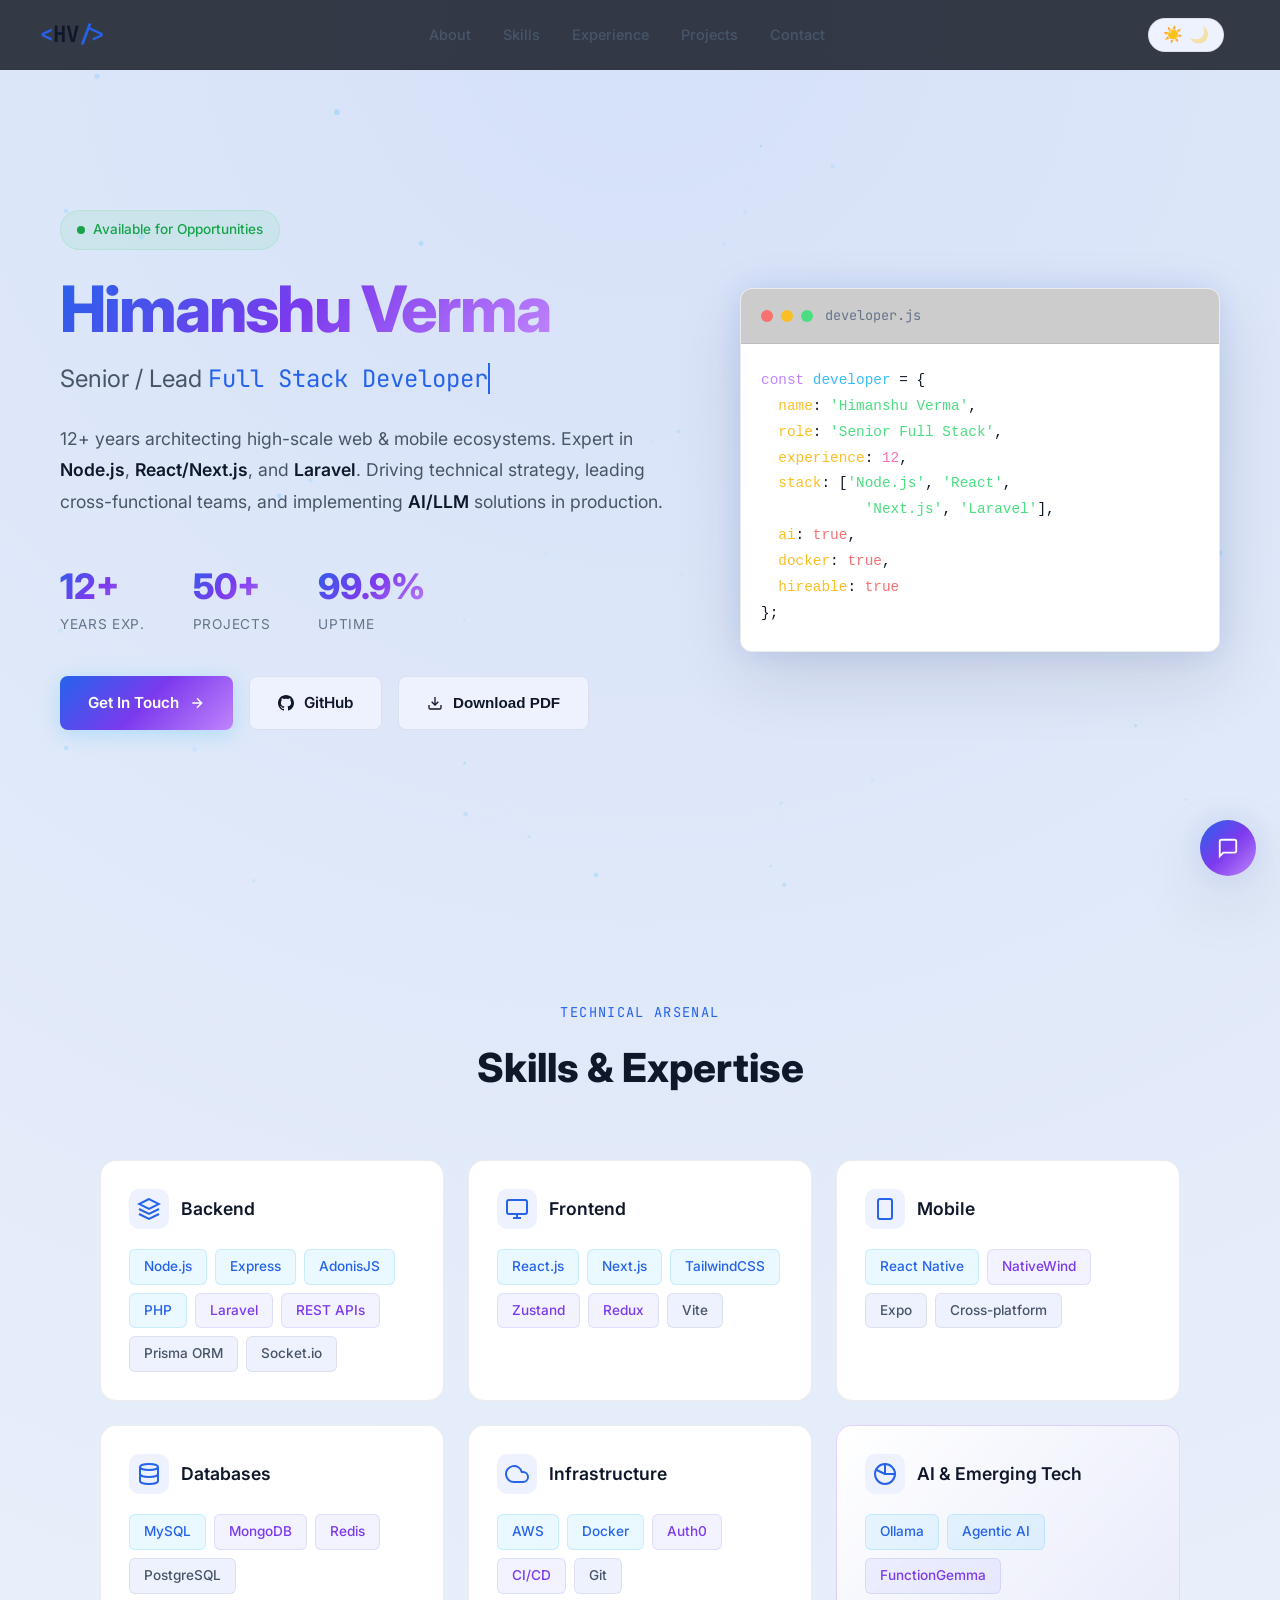
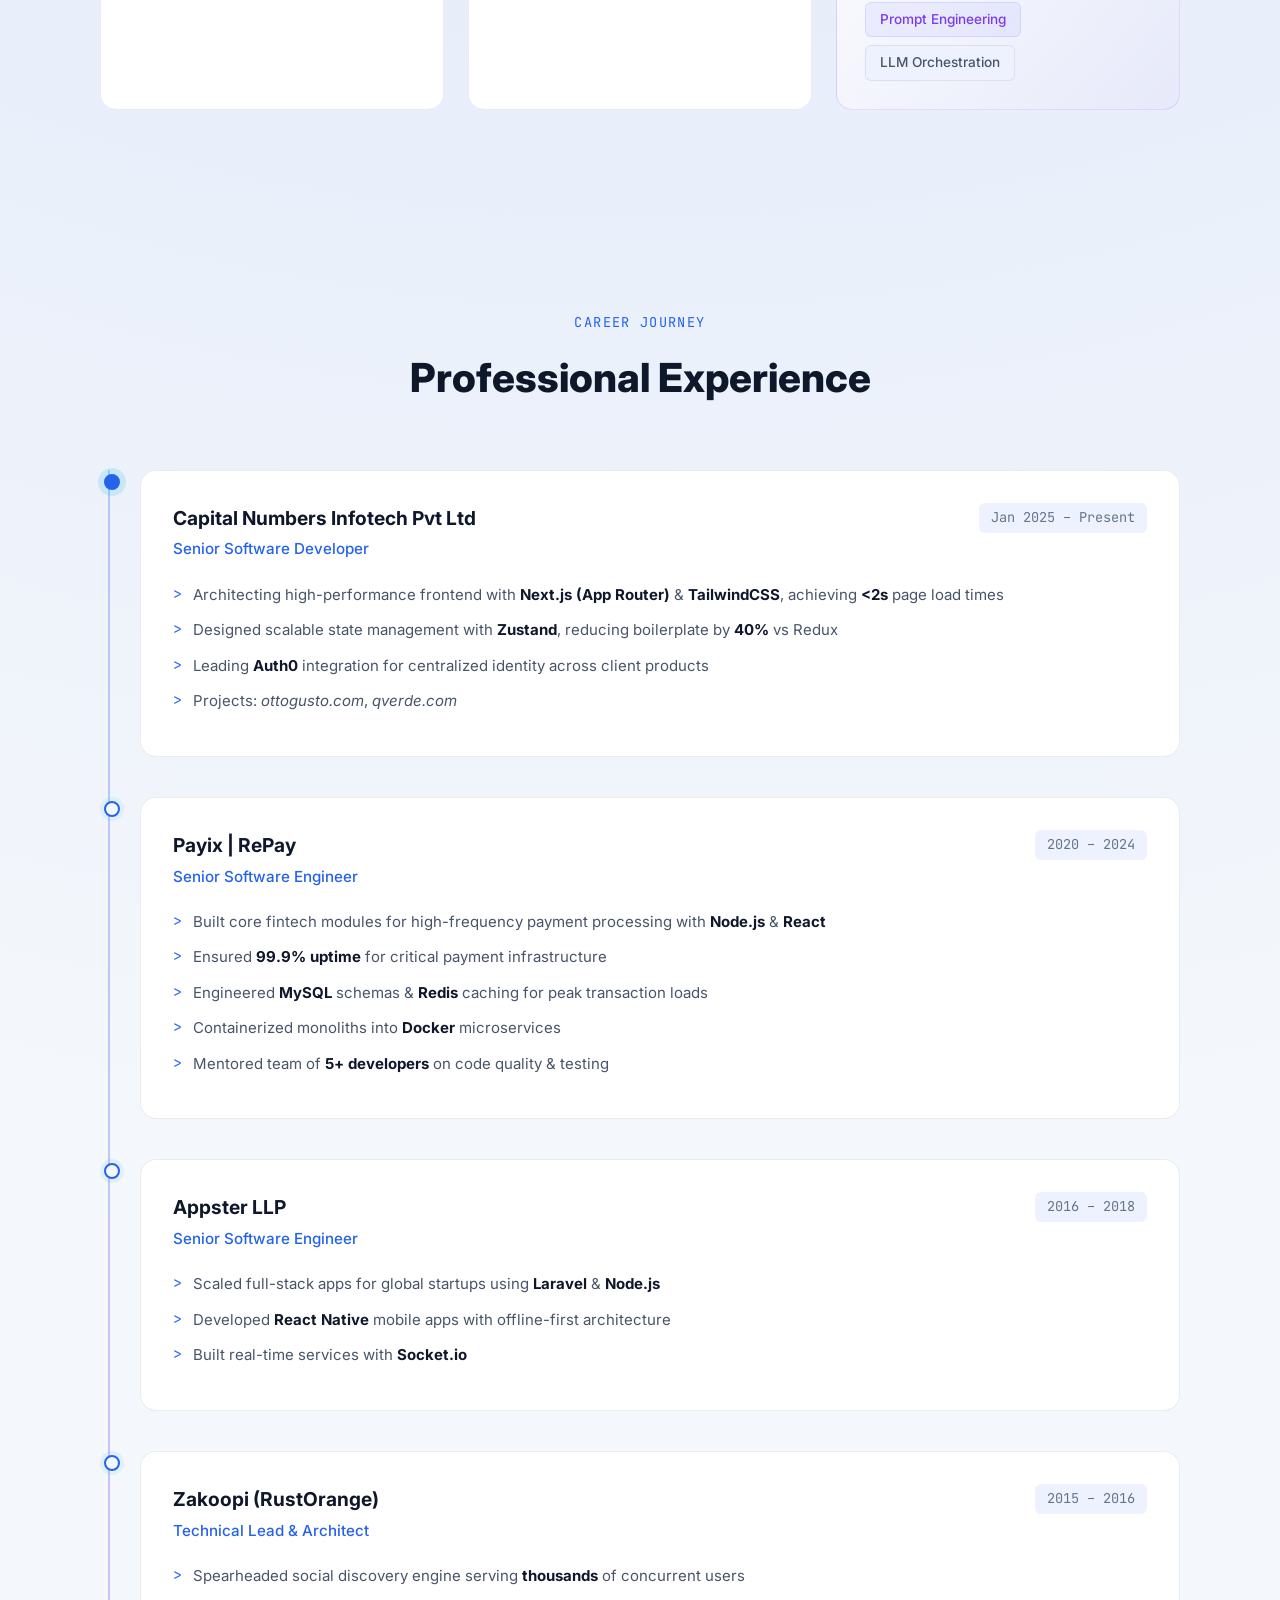
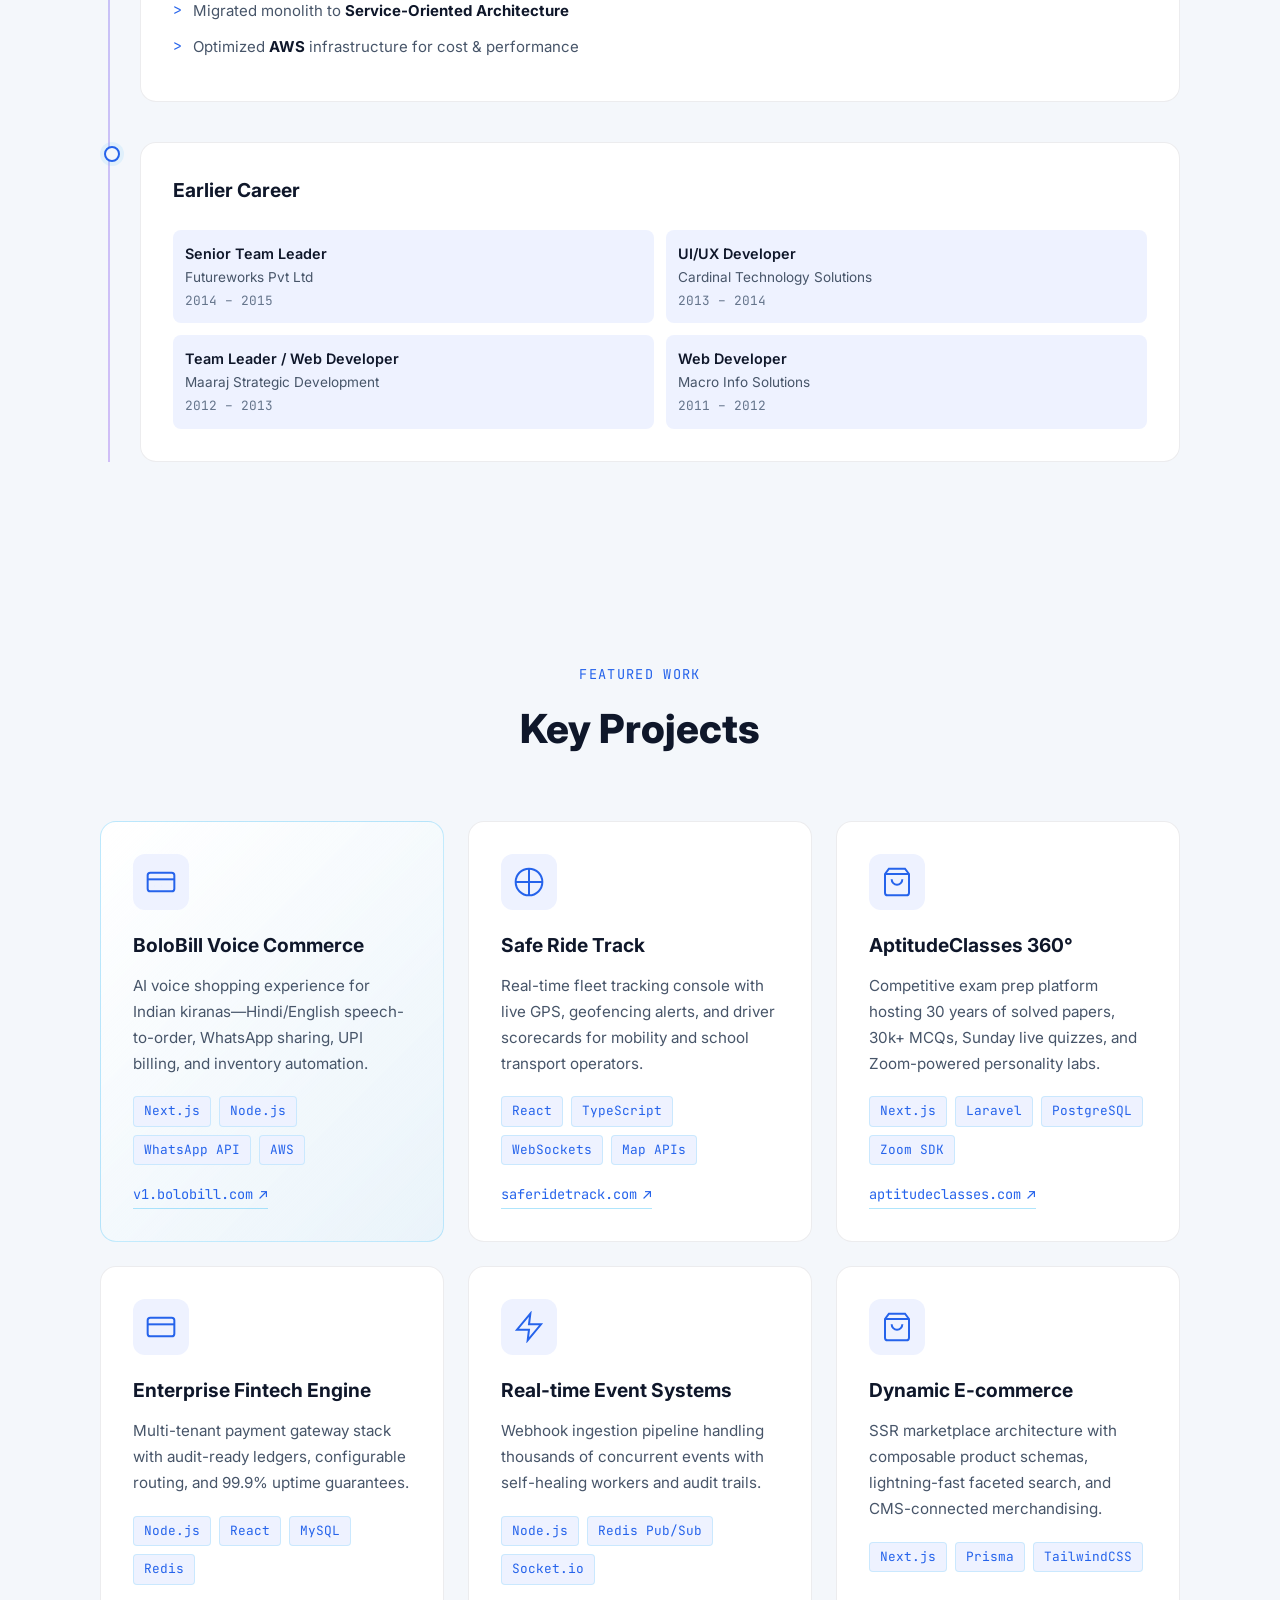
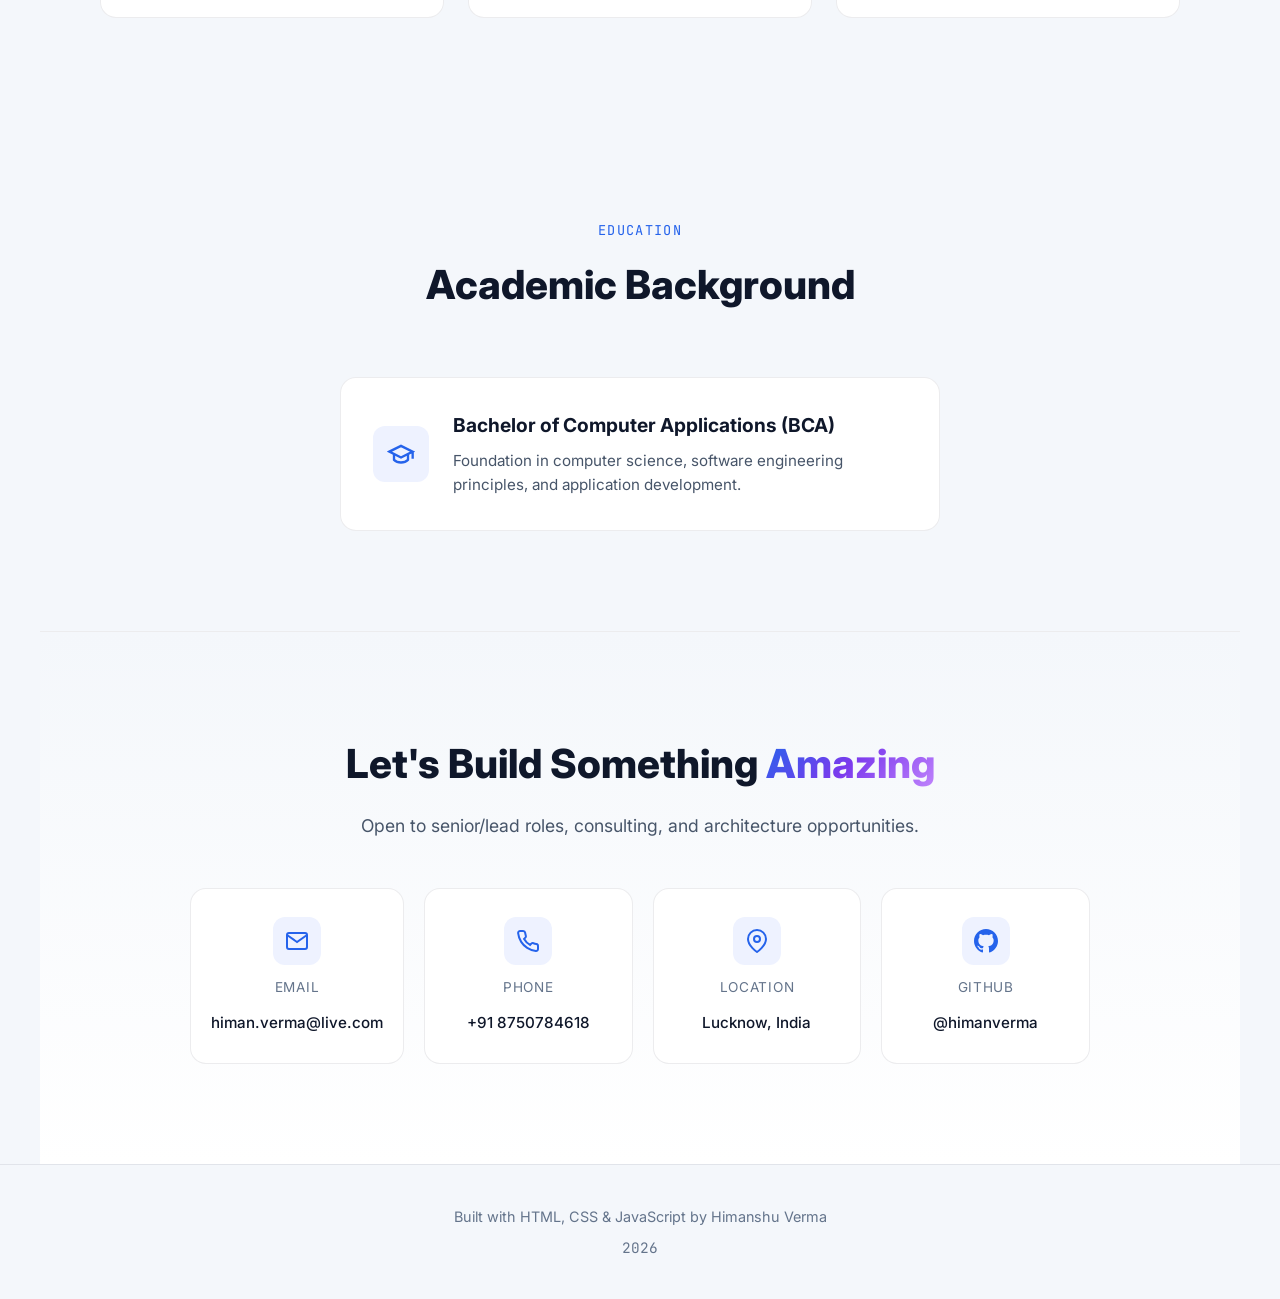
==== commit 743e7e94: "- [index.html] Add AI chat widget with OpenAI, Ollama, and local knowledge backends - [index.html] A" ====
--- a/index.html
+++ b/index.html
@@ -76,6 +76,10 @@
                     <svg width="16" height="16" viewBox="0 0 24 24" fill="currentColor"><path d="M12 0c-6.626 0-12 5.373-12 12 0 5.302 3.438 9.8 8.207 11.387.599.111.793-.261.793-.577v-2.234c-3.338.726-4.033-1.416-4.033-1.416-.546-1.387-1.333-1.756-1.333-1.756-1.089-.745.083-.729.083-.729 1.205.084 1.839 1.237 1.839 1.237 1.07 1.834 2.807 1.304 3.492.997.107-.775.418-1.305.762-1.604-2.665-.305-5.467-1.334-5.467-5.931 0-1.311.469-2.381 1.236-3.221-.124-.303-.535-1.524.117-3.176 0 0 1.008-.322 3.301 1.23.957-.266 1.983-.399 3.003-.404 1.02.005 2.047.138 3.006.404 2.291-1.552 3.297-1.23 3.297-1.23.653 1.653.242 2.874.118 3.176.77.84 1.235 1.911 1.235 3.221 0 4.609-2.807 5.624-5.479 5.921.43.372.823 1.102.823 2.222v3.293c0 .319.192.694.801.576 4.765-1.589 8.199-6.086 8.199-11.386 0-6.627-5.373-12-12-12z"/></svg>
                     GitHub
                 </a>
+                <button class="btn btn-secondary" id="downloadPdfBtn">
+                    <svg width="16" height="16" viewBox="0 0 24 24" fill="none" stroke="currentColor" stroke-width="2"><path d="M21 15v4a2 2 0 0 1-2 2H5a2 2 0 0 1-2-2v-4"/><polyline points="7 10 12 15 17 10"/><line x1="12" y1="15" x2="12" y2="3"/></svg>
+                    Download PDF
+                </button>
             </div>
         </div>
         <div class="hero-visual">
@@ -464,6 +468,67 @@
         </div>
     </footer>
 
+    <!-- AI Chat Widget -->
+    <div class="chat-widget" id="chatWidget">
+        <div class="chat-header">
+            <div class="chat-title">
+                <svg width="18" height="18" viewBox="0 0 24 24" fill="none" stroke="currentColor" stroke-width="2"><path d="M12 2a10 10 0 1 0 10 10H12V2z"/><path d="M12 2a10 10 0 0 1 10 10"/><path d="M12 12L2.5 7.5"/></svg>
+                <span>Ask AI</span>
+            </div>
+            <div class="chat-actions">
+                <button class="chat-settings-btn" id="chatSettingsBtn" title="Settings" aria-label="Settings">
+                    <svg width="16" height="16" viewBox="0 0 24 24" fill="none" stroke="currentColor" stroke-width="2"><circle cx="12" cy="12" r="3"/><path d="M19.4 15a1.65 1.65 0 0 0 .33 1.82l.06.06a2 2 0 0 1 0 2.83 2 2 0 0 1-2.83 0l-.06-.06a1.65 1.65 0 0 0-1.82-.33 1.65 1.65 0 0 0-1 1.51V21a2 2 0 0 1-2 2 2 2 0 0 1-2-2v-.09A1.65 1.65 0 0 0 9 19.4a1.65 1.65 0 0 0-1.82.33l-.06.06a2 2 0 0 1-2.83 0 2 2 0 0 1 0-2.83l.06-.06A1.65 1.65 0 0 0 4.67 15a1.65 1.65 0 0 0-1.51-1H3a2 2 0 0 1-2-2 2 2 0 0 1 2-2h.09A1.65 1.65 0 0 0 4.67 9a1.65 1.65 0 0 0-.33-1.82l-.06-.06a2 2 0 0 1 0-2.83 2 2 0 0 1 2.83 0l.06.06A1.65 1.65 0 0 0 9 4.67a1.65 1.65 0 0 0 1-1.51V3a2 2 0 0 1 2-2 2 2 0 0 1 2 2v.09a1.65 1.65 0 0 0 1 1.51 1.65 1.65 0 0 0 1.82-.33l.06-.06a2 2 0 0 1 2.83 0 2 2 0 0 1 0 2.83l-.06.06a1.65 1.65 0 0 0-.33 1.82V9a1.65 1.65 0 0 0 1.51 1H21a2 2 0 0 1 2 2 2 2 0 0 1-2 2h-.09a1.65 1.65 0 0 0-1.51 1z"/></svg>
+                </button>
+                <button class="chat-close-btn" id="chatCloseBtn" title="Close" aria-label="Close">
+                    <svg width="16" height="16" viewBox="0 0 24 24" fill="none" stroke="currentColor" stroke-width="2"><line x1="18" y1="6" x2="6" y2="18"/><line x1="6" y1="6" x2="18" y2="18"/></svg>
+                </button>
+            </div>
+        </div>
+        <div class="chat-settings" id="chatSettings">
+            <div class="chat-setting-row">
+                <label for="chatProvider">Provider</label>
+                <select id="chatProvider">
+                    <option value="local">Local Knowledge (No API)</option>
+                    <option value="openai">OpenAI</option>
+                    <option value="ollama">Ollama (Local)</option>
+                </select>
+            </div>
+            <div class="chat-setting-row" id="openaiKeyRow" style="display:none;">
+                <label for="chatApiKey">OpenAI API Key</label>
+                <input type="password" id="chatApiKey" placeholder="sk-...">
+            </div>
+            <div class="chat-setting-row" id="ollamaUrlRow" style="display:none;">
+                <label for="chatOllamaUrl">Ollama URL</label>
+                <input type="text" id="chatOllamaUrl" placeholder="http://localhost:11434">
+            </div>
+            <div class="chat-setting-row" id="ollamaModelRow" style="display:none;">
+                <label for="chatOllamaModel">Model</label>
+                <input type="text" id="chatOllamaModel" placeholder="llama3.2">
+            </div>
+            <div class="chat-setting-hint" id="chatSettingsHint">Answers come from built-in resume knowledge.</div>
+            <button class="chat-save-settings" id="chatSaveSettings">Save Settings</button>
+        </div>
+        <div class="chat-messages" id="chatMessages">
+            <div class="chat-message bot">
+                <div class="chat-avatar">
+                    <svg width="14" height="14" viewBox="0 0 24 24" fill="none" stroke="currentColor" stroke-width="2"><path d="M12 2a10 10 0 1 0 10 10H12V2z"/><path d="M12 2a10 10 0 0 1 10 10"/><path d="M12 12L2.5 7.5"/></svg>
+                </div>
+                <div class="chat-bubble">
+                    <p>Hi! I'm an AI assistant with full knowledge of Himanshu's resume. Ask me anything about his experience, skills, projects, or career.</p>
+                </div>
+            </div>
+        </div>
+        <div class="chat-input-area">
+            <input type="text" class="chat-input" id="chatInput" placeholder="Ask about Himanshu's experience..." autocomplete="off">
+            <button class="chat-send" id="chatSend" aria-label="Send">
+                <svg width="16" height="16" viewBox="0 0 24 24" fill="none" stroke="currentColor" stroke-width="2"><line x1="22" y1="2" x2="11" y2="13"/><polygon points="22 2 15 22 11 13 2 9 22 2"/></svg>
+            </button>
+        </div>
+    </div>
+    <button class="chat-toggle" id="chatToggle" aria-label="Open chat">
+        <svg width="22" height="22" viewBox="0 0 24 24" fill="none" stroke="currentColor" stroke-width="2"><path d="M21 15a2 2 0 0 1-2 2H7l-4 4V5a2 2 0 0 1 2-2h14a2 2 0 0 1 2 2z"/></svg>
+    </button>
+
     <script src="script.js"></script>
 </body>
 </html>
--- a/styles.css
+++ b/styles.css
@@ -1244,35 +1244,741 @@
     }
 }
 
-/* Print */
+/* Chat Widget */
+.chat-toggle {
+    position: fixed;
+    bottom: 24px;
+    right: 24px;
+    width: 56px;
+    height: 56px;
+    border-radius: 50%;
+    background: var(--accent-gradient);
+    color: white;
+    border: none;
+    cursor: pointer;
+    display: flex;
+    align-items: center;
+    justify-content: center;
+    box-shadow: var(--shadow-lg), var(--shadow-glow);
+    z-index: 1001;
+    transition: transform 0.3s ease, box-shadow 0.3s ease;
+}
+
+.chat-toggle:hover {
+    transform: translateY(-2px) scale(1.05);
+    box-shadow: 0 8px 30px rgba(56, 189, 248, 0.4);
+}
+
+.chat-toggle.hidden {
+    display: none;
+}
+
+.chat-widget {
+    position: fixed;
+    bottom: 24px;
+    right: 24px;
+    width: 380px;
+    max-width: calc(100vw - 32px);
+    height: 520px;
+    max-height: calc(100vh - 100px);
+    background: var(--bg-secondary);
+    border: 1px solid var(--border-color);
+    border-radius: 16px;
+    display: flex;
+    flex-direction: column;
+    z-index: 1002;
+    box-shadow: var(--shadow-lg);
+    opacity: 0;
+    transform: translateY(20px) scale(0.95);
+    pointer-events: none;
+    transition: opacity 0.3s ease, transform 0.3s ease;
+    overflow: hidden;
+}
+
+.chat-widget.open {
+    opacity: 1;
+    transform: translateY(0) scale(1);
+    pointer-events: all;
+}
+
+.chat-header {
+    display: flex;
+    align-items: center;
+    justify-content: space-between;
+    padding: 14px 18px;
+    background: var(--bg-tertiary);
+    border-bottom: 1px solid var(--border-color);
+    flex-shrink: 0;
+}
+
+.chat-title {
+    display: flex;
+    align-items: center;
+    gap: 10px;
+    font-weight: 600;
+    font-size: 0.95rem;
+    color: var(--text-primary);
+}
+
+.chat-title svg {
+    color: var(--accent-primary);
+}
+
+.chat-actions {
+    display: flex;
+    gap: 6px;
+}
+
+.chat-settings-btn,
+.chat-close-btn {
+    width: 32px;
+    height: 32px;
+    border-radius: 8px;
+    border: none;
+    background: transparent;
+    color: var(--text-secondary);
+    cursor: pointer;
+    display: flex;
+    align-items: center;
+    justify-content: center;
+    transition: all 0.2s ease;
+}
+
+.chat-settings-btn:hover,
+.chat-close-btn:hover {
+    background: var(--bg-hover);
+    color: var(--text-primary);
+}
+
+.chat-settings {
+    display: none;
+    padding: 16px;
+    background: var(--bg-tertiary);
+    border-bottom: 1px solid var(--border-color);
+    flex-shrink: 0;
+    gap: 12px;
+    flex-direction: column;
+}
+
+.chat-settings.open {
+    display: flex;
+}
+
+.chat-setting-row {
+    display: flex;
+    flex-direction: column;
+    gap: 6px;
+}
+
+.chat-setting-row label {
+    font-size: 0.8rem;
+    color: var(--text-muted);
+    font-weight: 500;
+    text-transform: uppercase;
+    letter-spacing: 0.05em;
+}
+
+.chat-setting-row select,
+.chat-setting-row input {
+    padding: 8px 10px;
+    border-radius: 8px;
+    border: 1px solid var(--border-color);
+    background: var(--bg-card);
+    color: var(--text-primary);
+    font-size: 0.9rem;
+    font-family: var(--font-primary);
+    outline: none;
+    transition: border-color 0.2s ease;
+}
+
+.chat-setting-row select:focus,
+.chat-setting-row input:focus {
+    border-color: var(--accent-primary);
+}
+
+.chat-setting-hint {
+    font-size: 0.8rem;
+    color: var(--text-muted);
+    line-height: 1.4;
+}
+
+.chat-save-settings {
+    padding: 8px 14px;
+    border-radius: 8px;
+    border: none;
+    background: var(--accent-gradient);
+    color: white;
+    font-weight: 600;
+    font-size: 0.85rem;
+    cursor: pointer;
+    transition: opacity 0.2s ease;
+}
+
+.chat-save-settings:hover {
+    opacity: 0.9;
+}
+
+.chat-messages {
+    flex: 1;
+    overflow-y: auto;
+    padding: 16px;
+    display: flex;
+    flex-direction: column;
+    gap: 14px;
+    scroll-behavior: smooth;
+}
+
+.chat-message {
+    display: flex;
+    gap: 10px;
+    max-width: 100%;
+}
+
+.chat-message.user {
+    flex-direction: row-reverse;
+}
+
+.chat-avatar {
+    width: 28px;
+    height: 28px;
+    border-radius: 50%;
+    display: flex;
+    align-items: center;
+    justify-content: center;
+    flex-shrink: 0;
+    margin-top: 2px;
+}
+
+.chat-message.bot .chat-avatar {
+    background: var(--accent-gradient);
+    color: white;
+}
+
+.chat-message.user .chat-avatar {
+    background: var(--bg-hover);
+    color: var(--text-primary);
+    border: 1px solid var(--border-color);
+}
+
+.chat-bubble {
+    padding: 10px 14px;
+    border-radius: 12px;
+    font-size: 0.9rem;
+    line-height: 1.5;
+    max-width: calc(100% - 40px);
+    word-wrap: break-word;
+}
+
+.chat-message.bot .chat-bubble {
+    background: var(--bg-tertiary);
+    color: var(--text-primary);
+    border: 1px solid var(--border-color);
+    border-top-left-radius: 2px;
+}
+
+.chat-message.user .chat-bubble {
+    background: var(--accent-gradient);
+    color: white;
+    border-top-right-radius: 2px;
+}
+
+.chat-bubble p {
+    margin: 0 0 8px;
+}
+
+.chat-bubble p:last-child {
+    margin-bottom: 0;
+}
+
+.chat-bubble ul {
+    margin: 8px 0;
+    padding-left: 18px;
+}
+
+.chat-bubble li {
+    margin-bottom: 4px;
+}
+
+.chat-bubble strong {
+    font-weight: 600;
+}
+
+.chat-input-area {
+    display: flex;
+    gap: 8px;
+    padding: 12px 14px;
+    border-top: 1px solid var(--border-color);
+    background: var(--bg-secondary);
+    flex-shrink: 0;
+}
+
+.chat-input {
+    flex: 1;
+    padding: 10px 14px;
+    border-radius: 10px;
+    border: 1px solid var(--border-color);
+    background: var(--bg-card);
+    color: var(--text-primary);
+    font-size: 0.9rem;
+    font-family: var(--font-primary);
+    outline: none;
+    transition: border-color 0.2s ease;
+}
+
+.chat-input:focus {
+    border-color: var(--accent-primary);
+}
+
+.chat-input:disabled {
+    opacity: 0.6;
+    cursor: not-allowed;
+}
+
+.chat-send {
+    width: 40px;
+    height: 40px;
+    border-radius: 10px;
+    border: none;
+    background: var(--accent-gradient);
+    color: white;
+    cursor: pointer;
+    display: flex;
+    align-items: center;
+    justify-content: center;
+    flex-shrink: 0;
+    transition: opacity 0.2s ease;
+}
+
+.chat-send:hover {
+    opacity: 0.9;
+}
+
+.chat-send:disabled {
+    opacity: 0.5;
+    cursor: not-allowed;
+}
+
+.chat-typing {
+    display: flex;
+    gap: 4px;
+    padding: 10px 14px;
+}
+
+.chat-typing span {
+    width: 6px;
+    height: 6px;
+    background: var(--text-muted);
+    border-radius: 50%;
+    animation: typingBounce 1.4s infinite ease-in-out both;
+}
+
+.chat-typing span:nth-child(1) { animation-delay: -0.32s; }
+.chat-typing span:nth-child(2) { animation-delay: -0.16s; }
+
+@keyframes typingBounce {
+    0%, 80%, 100% { transform: scale(0); }
+    40% { transform: scale(1); }
+}
+
+@media (max-width: 480px) {
+    .chat-widget {
+        right: 8px;
+        bottom: 8px;
+        width: calc(100vw - 16px);
+        height: calc(100vh - 16px);
+        max-height: none;
+        border-radius: 12px;
+    }
+    .chat-toggle {
+        bottom: 16px;
+        right: 16px;
+    }
+}
+
+/* Print - A4 Optimized Resume */
 @media print {
+    @page {
+        size: A4;
+        margin: 16mm 18mm;
+    }
+
+    * {
+        -webkit-print-color-adjust: exact !important;
+        print-color-adjust: exact !important;
+    }
+
+    html {
+        scroll-behavior: auto;
+        font-size: 10pt;
+    }
+
     body {
-        background: white;
-        color: black;
-    }
-    
-    .navbar, #bgCanvas, .hero-visual {
-        display: none;
-    }
-    
+        background: #fff !important;
+        color: #111 !important;
+        font-size: 10pt;
+        line-height: 1.45;
+        overflow-x: visible;
+    }
+
+    /* Hide interactive & decorative elements */
+    .navbar, #bgCanvas, .hero-visual, .chat-widget, .chat-toggle,
+    .theme-toggle, .menu-toggle, .hero-badge, .hero-stats,
+    .pulse-dot, .typewriter, .code-window, .section-tag,
+    .timeline-line, .timeline-dot, .project-icon,
+    .education-icon, .contact-icon, .contact-item .contact-icon,
+    .skill-icon, .footer, .project-link, .btn svg,
+    .hero-cta .btn-primary, .hero-cta .btn-secondary:first-of-type,
+    #downloadPdfBtn {
+        display: none !important;
+    }
+
+    /* Reset sections for print */
+    section {
+        padding: 0 !important;
+        max-width: 100% !important;
+        margin: 0 !important;
+        position: static !important;
+        z-index: auto !important;
+        page-break-inside: avoid;
+    }
+
+    /* Hero as clean header */
     .hero {
-        min-height: auto;
-        padding: 40px;
-    }
-    
-    .hero-title, .section-title {
-        color: black;
-    }
-    
+        min-height: auto !important;
+        padding: 0 0 10pt 0 !important;
+        margin: 0 0 8pt 0 !important;
+        gap: 0 !important;
+        display: block !important;
+        text-align: left !important;
+        border-bottom: 1.5pt solid #111;
+        page-break-after: avoid;
+    }
+
+    .hero-content {
+        max-width: 100% !important;
+    }
+
+    .hero-title {
+        font-size: 22pt !important;
+        font-weight: 700 !important;
+        color: #111 !important;
+        margin-bottom: 4pt !important;
+        line-height: 1.2 !important;
+        letter-spacing: normal !important;
+    }
+
     .gradient-text {
-        -webkit-text-fill-color: black;
-    }
-    
-    section {
+        -webkit-text-fill-color: #111 !important;
+        color: #111 !important;
+        background: none !important;
+    }
+
+    .hero-subtitle {
+        font-size: 11pt !important;
+        color: #333 !important;
+        margin-bottom: 6pt !important;
+        font-weight: 500 !important;
+    }
+
+    .hero-summary {
+        font-size: 9.5pt !important;
+        color: #222 !important;
+        line-height: 1.45 !important;
+        margin-bottom: 6pt !important;
+    }
+
+    .hero-summary strong {
+        color: #111 !important;
+        font-weight: 600 !important;
+    }
+
+    /* Print contact strip under hero */
+    .hero::after {
+        content: 'himan.verma@live.com   |   +91 8750784618   |   github.com/himanverma   |   Lucknow, India';
+        display: block;
+        font-size: 8.5pt;
+        color: #333;
+        margin-top: 6pt;
+        font-family: var(--font-mono);
+        letter-spacing: 0.02em;
+    }
+
+    .hero-cta {
+        display: none !important;
+    }
+
+    /* Section titles */
+    .section-header {
+        text-align: left !important;
+        margin-bottom: 6pt !important;
+        margin-top: 10pt !important;
+        border-bottom: 0.75pt solid #ccc;
+        padding-bottom: 3pt;
+        page-break-after: avoid;
+    }
+
+    .section-title {
+        font-size: 12pt !important;
+        font-weight: 700 !important;
+        color: #111 !important;
+        text-transform: uppercase;
+        letter-spacing: 0.05em;
+    }
+
+    /* Skills - compact horizontal */
+    .skills-container {
+        display: grid !important;
+        grid-template-columns: repeat(3, 1fr) !important;
+        gap: 6pt !important;
+    }
+
+    .skill-group {
+        background: none !important;
+        border: none !important;
+        border-radius: 0 !important;
+        padding: 0 !important;
+        box-shadow: none !important;
         page-break-inside: avoid;
     }
-    
+
+    .skill-group-header {
+        margin-bottom: 3pt !important;
+        gap: 4pt !important;
+    }
+
+    .skill-group h3 {
+        font-size: 9.5pt !important;
+        font-weight: 600 !important;
+        color: #111 !important;
+    }
+
+    .skill-tags {
+        gap: 3pt !important;
+    }
+
+    .skill-tag {
+        font-size: 7.5pt !important;
+        padding: 1.5pt 4pt !important;
+        border-radius: 2pt !important;
+        background: #f3f4f6 !important;
+        color: #111 !important;
+        border: 0.5pt solid #ddd !important;
+        font-weight: 400 !important;
+    }
+
+    .skill-tag.expert {
+        background: #e5e7eb !important;
+        border-color: #9ca3af !important;
+        color: #111 !important;
+    }
+
+    .skill-tag.advanced {
+        background: #f3f4f6 !important;
+        border-color: #d1d5db !important;
+        color: #111 !important;
+    }
+
+    /* Experience - compact timeline */
+    .timeline {
+        padding-left: 0 !important;
+    }
+
+    .timeline-item {
+        margin-bottom: 8pt !important;
+        page-break-inside: avoid;
+    }
+
     .timeline-card {
+        background: none !important;
+        border: none !important;
+        border-radius: 0 !important;
+        padding: 0 !important;
+        box-shadow: none !important;
         page-break-inside: avoid;
     }
-}
+
+    .timeline-header {
+        margin-bottom: 3pt !important;
+        flex-wrap: nowrap !important;
+    }
+
+    .timeline-company h3 {
+        font-size: 10.5pt !important;
+        font-weight: 600 !important;
+        color: #111 !important;
+    }
+
+    .timeline-role {
+        font-size: 9pt !important;
+        color: #333 !important;
+        font-weight: 500 !important;
+    }
+
+    .timeline-date {
+        font-size: 8pt !important;
+        color: #555 !important;
+        background: none !important;
+        padding: 0 !important;
+        font-family: var(--font-mono);
+        white-space: nowrap;
+    }
+
+    .timeline-achievements li {
+        font-size: 8.5pt !important;
+        color: #222 !important;
+        margin-bottom: 1.5pt !important;
+        padding-left: 10pt !important;
+        line-height: 1.4 !important;
+    }
+
+    .timeline-achievements li::before {
+        color: #333 !important;
+        content: '>' !important;
+    }
+
+    .timeline-achievements li strong {
+        color: #111 !important;
+        font-weight: 600 !important;
+    }
+
+    /* Earlier roles */
+    .earlier-roles {
+        grid-template-columns: repeat(2, 1fr) !important;
+        gap: 4pt !important;
+    }
+
+    .earlier-role {
+        background: #f9fafb !important;
+        border: 0.5pt solid #e5e7eb !important;
+        border-radius: 2pt !important;
+        padding: 4pt 6pt !important;
+    }
+
+    .role-name {
+        font-size: 8.5pt !important;
+        font-weight: 600 !important;
+        color: #111 !important;
+    }
+
+    .role-company, .role-date {
+        font-size: 7.5pt !important;
+        color: #444 !important;
+    }
+
+    /* Projects - compact grid */
+    .projects-grid {
+        display: grid !important;
+        grid-template-columns: repeat(2, 1fr) !important;
+        gap: 8pt !important;
+    }
+
+    .project-card {
+        background: none !important;
+        border: 0.5pt solid #e5e7eb !important;
+        border-radius: 3pt !important;
+        padding: 6pt !important;
+        box-shadow: none !important;
+        page-break-inside: avoid;
+    }
+
+    .project-card h3 {
+        font-size: 9.5pt !important;
+        font-weight: 600 !important;
+        color: #111 !important;
+        margin-bottom: 2pt !important;
+    }
+
+    .project-card p {
+        font-size: 8pt !important;
+        color: #333 !important;
+        line-height: 1.35 !important;
+        margin-bottom: 3pt !important;
+    }
+
+    .project-tech {
+        gap: 2pt !important;
+    }
+
+    .project-tech span {
+        font-size: 6.5pt !important;
+        padding: 1pt 3pt !important;
+        border-radius: 1.5pt !important;
+        background: #f3f4f6 !important;
+        color: #333 !important;
+        border: 0.5pt solid #ddd !important;
+        font-family: var(--font-mono);
+    }
+
+    /* Education */
+    .education-card {
+        background: none !important;
+        border: none !important;
+        border-radius: 0 !important;
+        padding: 0 !important;
+        box-shadow: none !important;
+        max-width: 100% !important;
+        flex-direction: row !important;
+        align-items: flex-start !important;
+        text-align: left !important;
+    }
+
+    .education-content h3 {
+        font-size: 10pt !important;
+        font-weight: 600 !important;
+        color: #111 !important;
+    }
+
+    .education-content p {
+        font-size: 8.5pt !important;
+        color: #333 !important;
+    }
+
+    /* Contact section hidden in print - info shown in hero header */
+    .contact {
+        display: none !important;
+    }
+
+    /* Fade-in animations disabled */
+    .fade-in {
+        opacity: 1 !important;
+        transform: none !important;
+    }
+
+    /* Footer hidden */
+    .footer {
+        display: none !important;
+    }
+
+    /* Page break controls */
+    .skills {
+        page-break-before: auto;
+    }
+
+    .experience {
+        page-break-before: auto;
+    }
+
+    .projects {
+        page-break-before: auto;
+    }
+
+    .education {
+        page-break-before: auto;
+    }
+
+    .timeline-item {
+        page-break-inside: avoid;
+    }
+
+    .skill-group {
+        page-break-inside: avoid;
+    }
+
+    .project-card {
+        page-break-inside: avoid;
+    }
+
+    .earlier-role {
+        page-break-inside: avoid;
+    }
+}
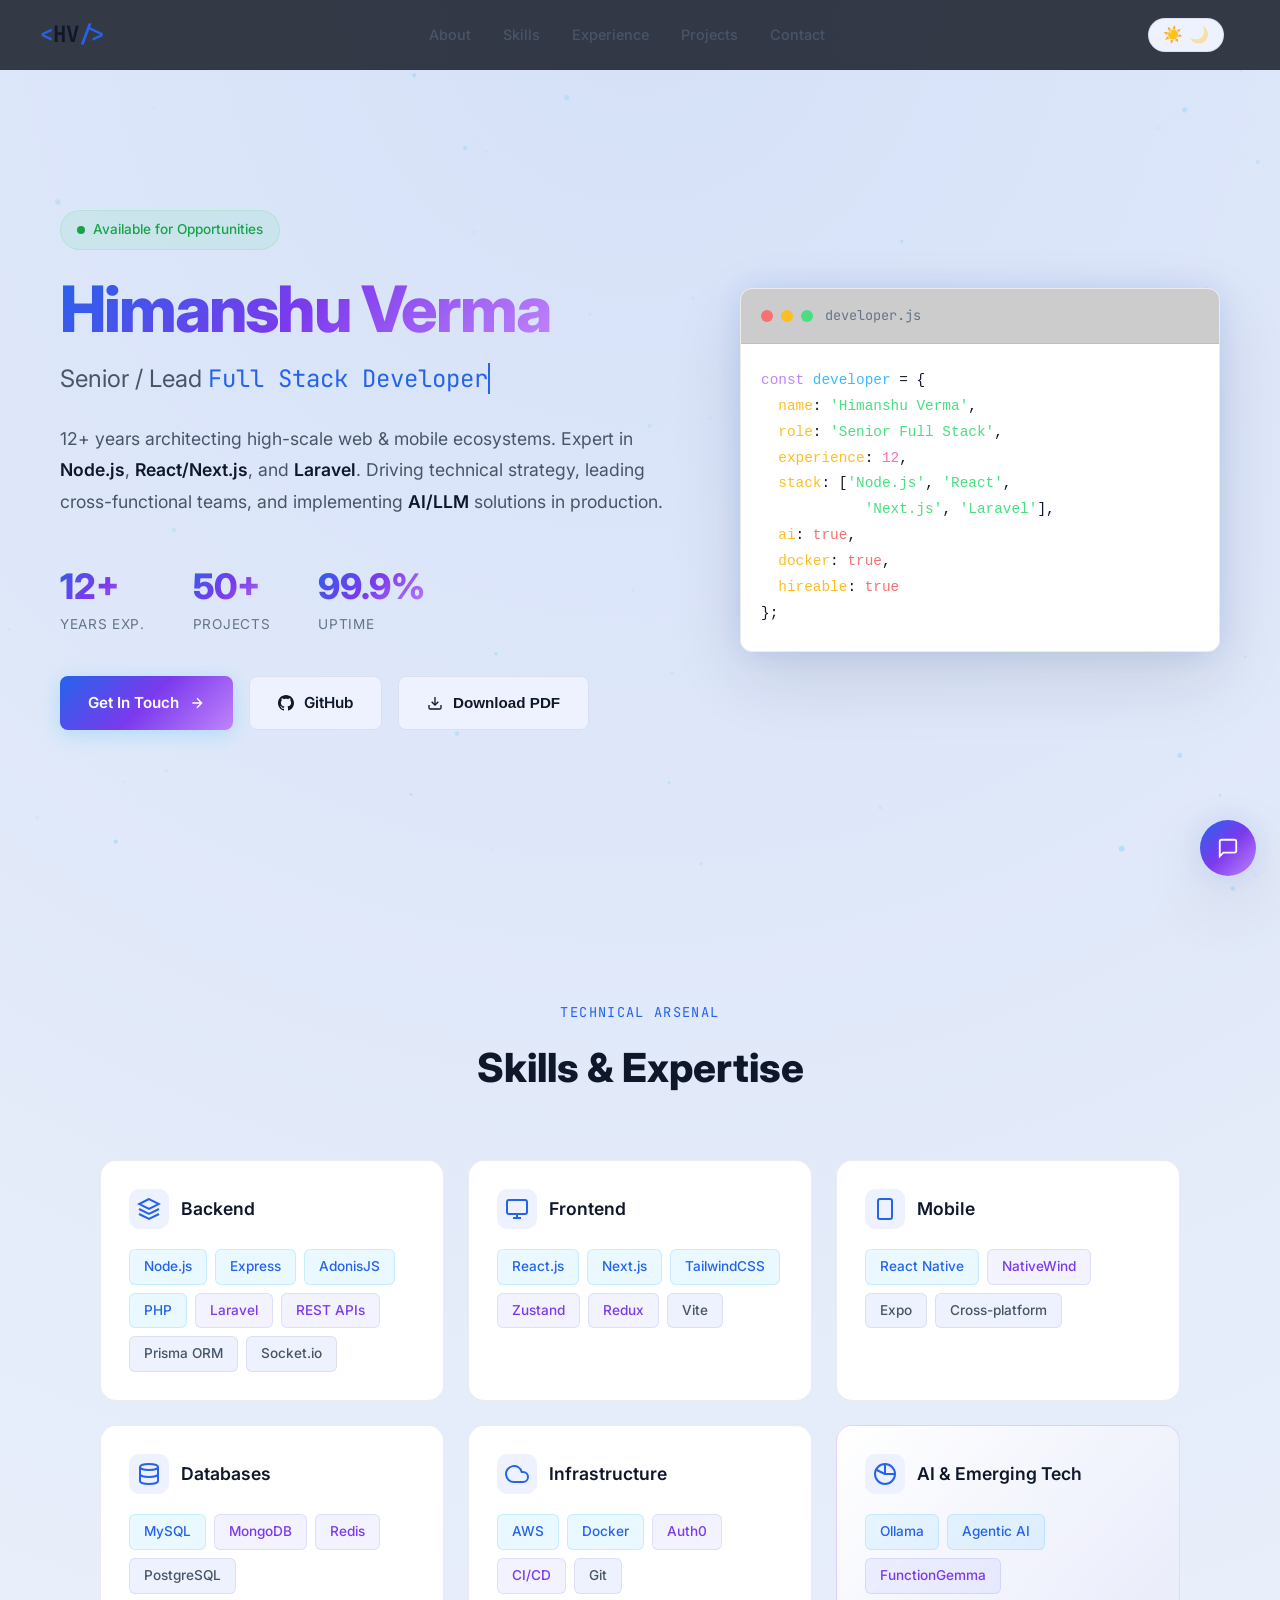
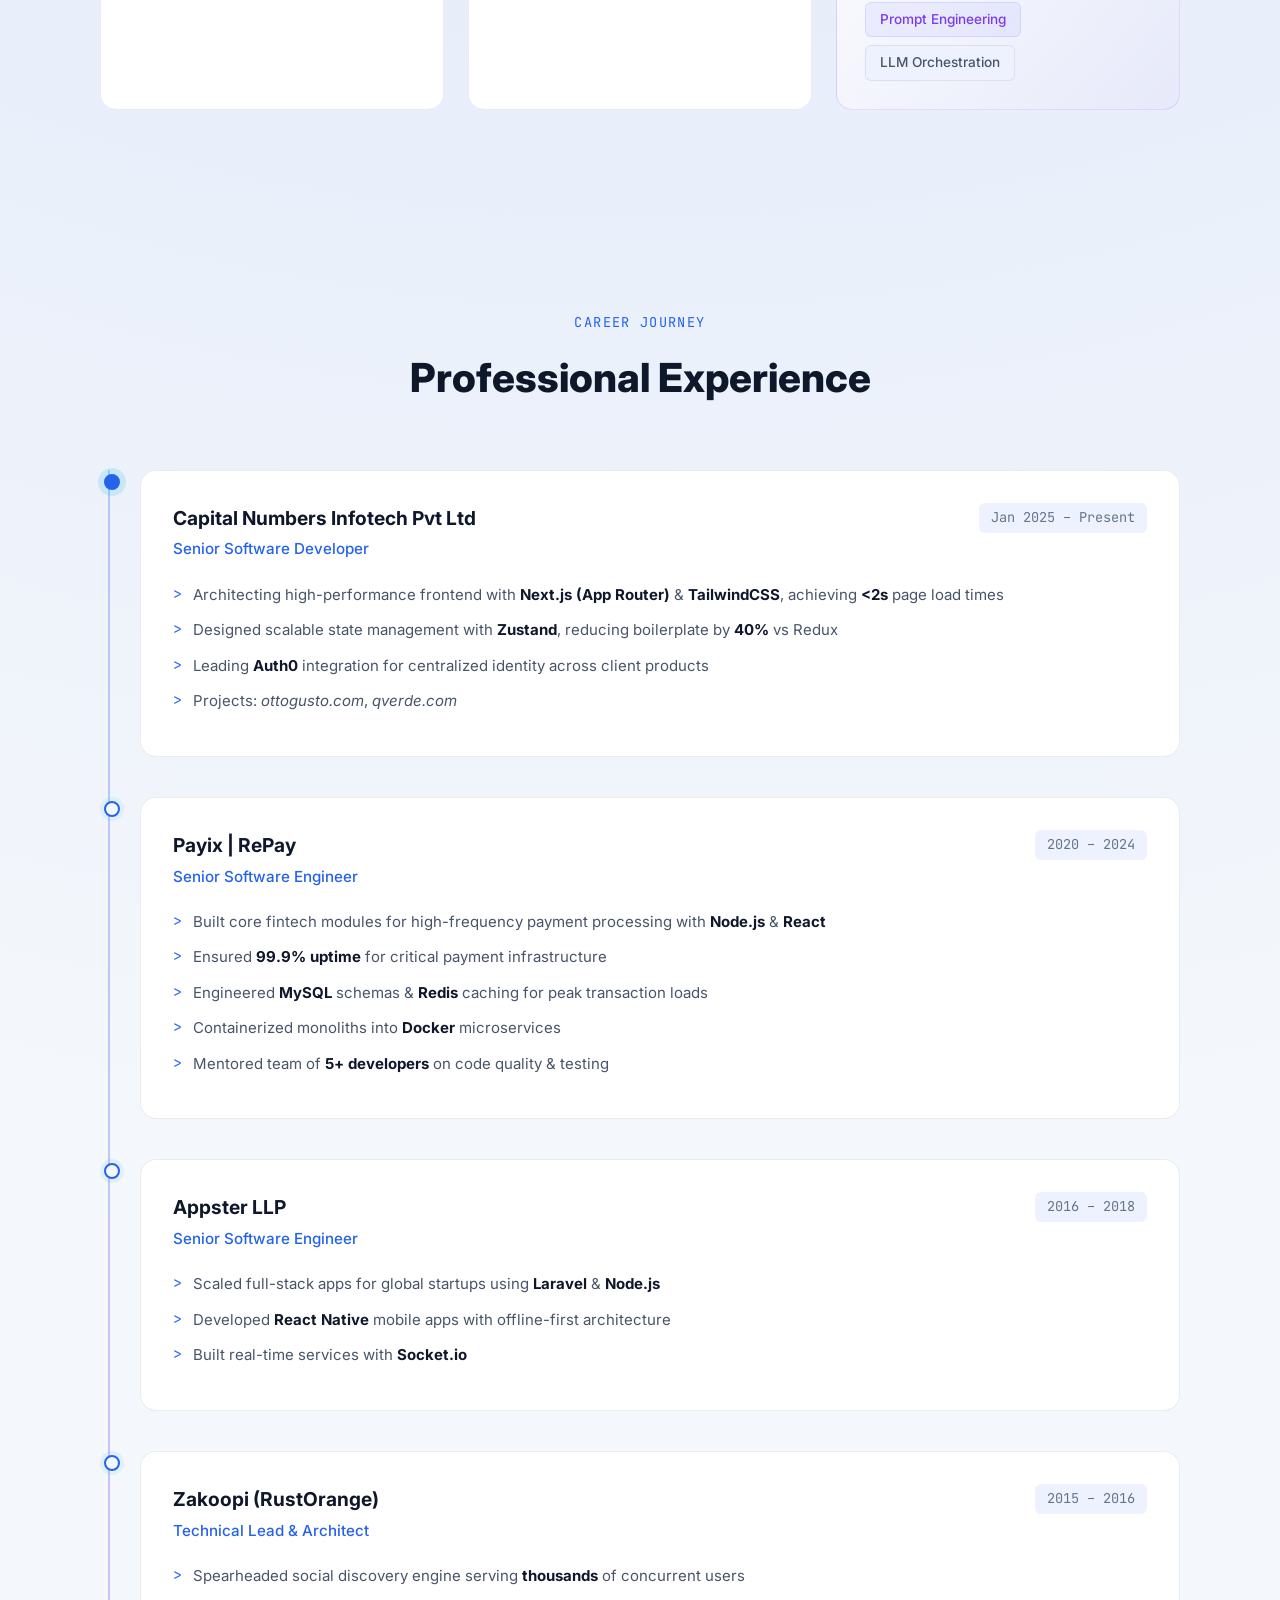
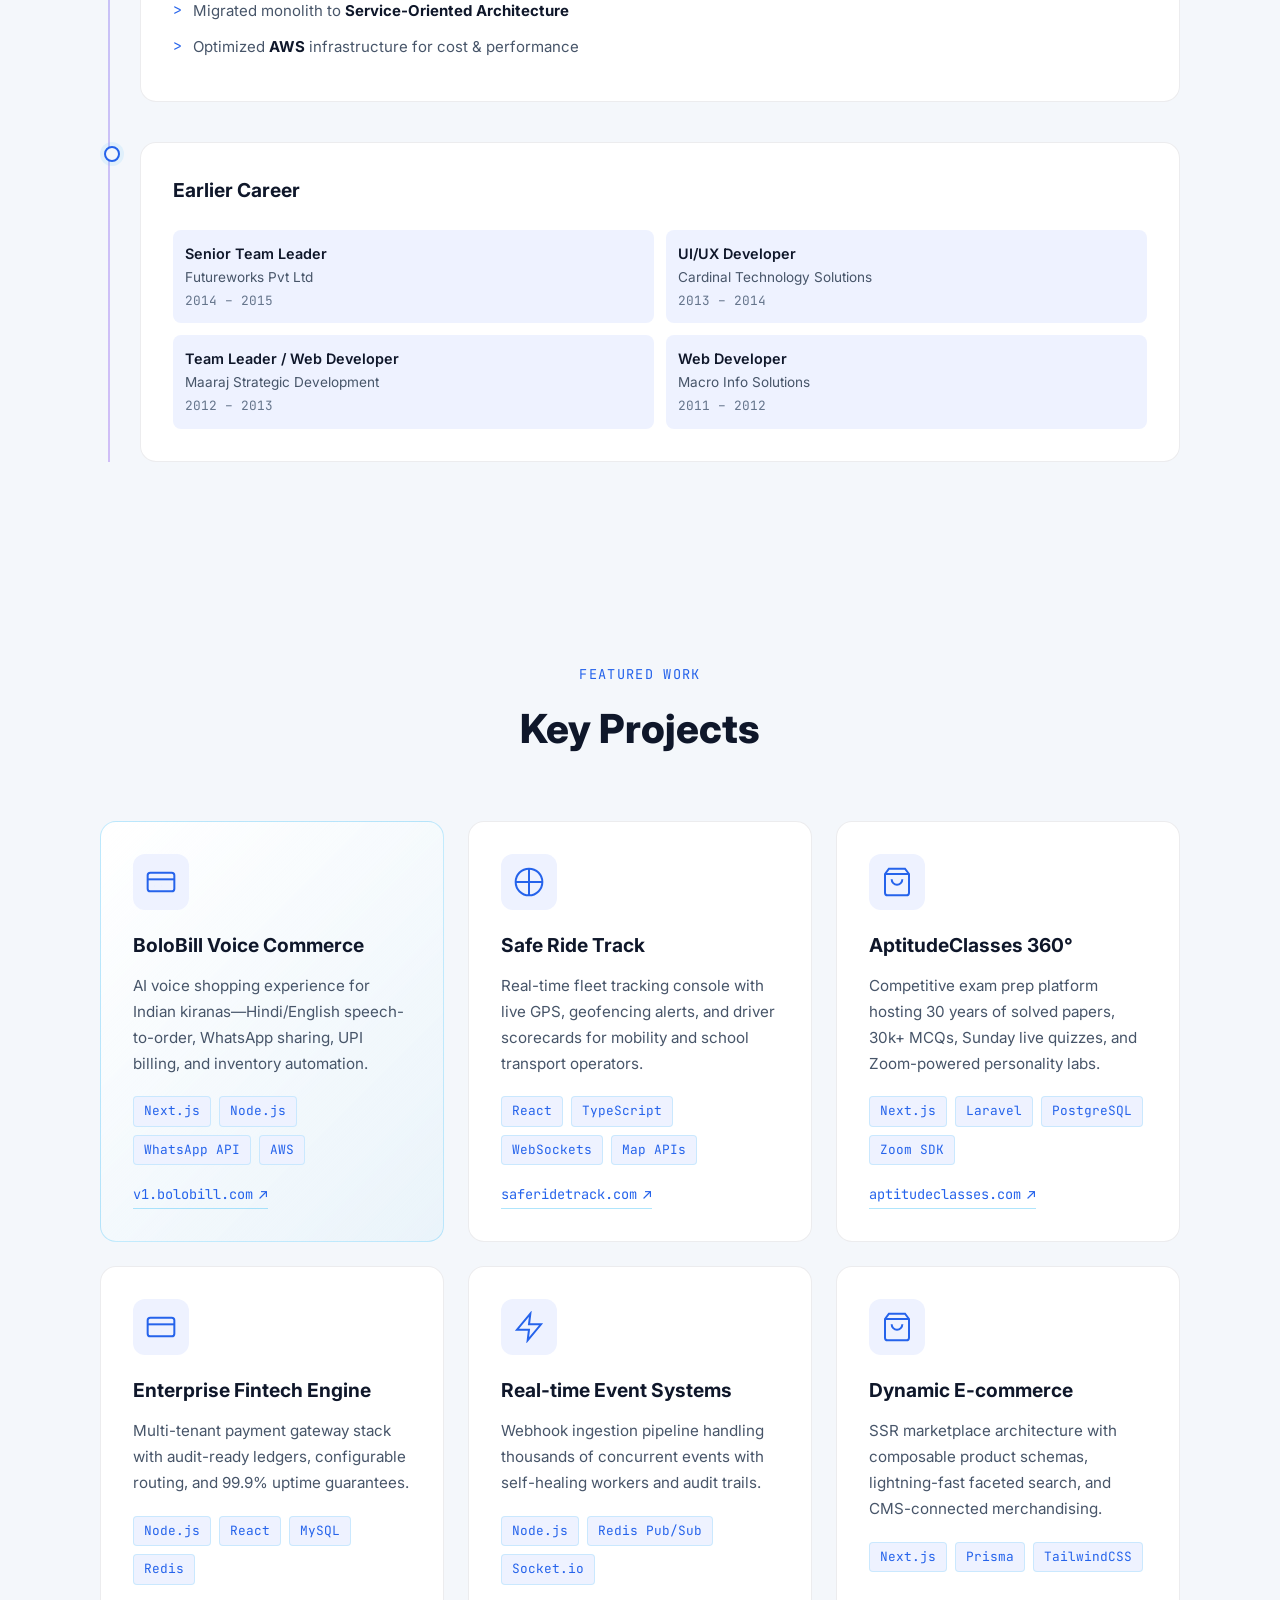
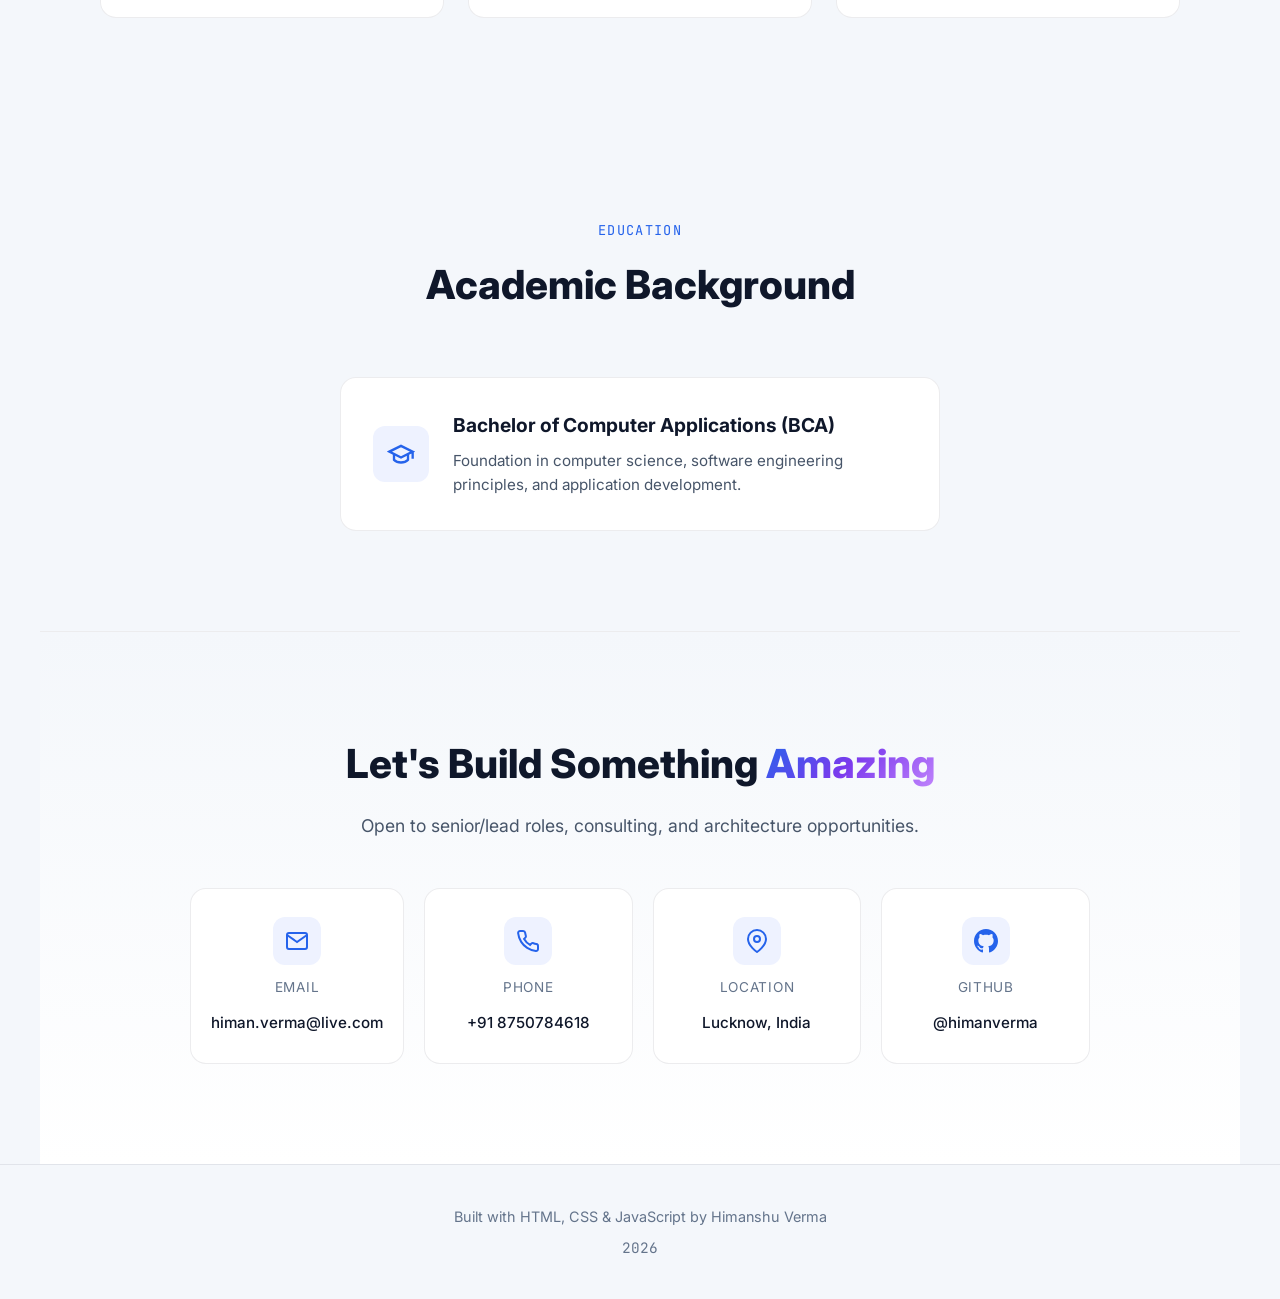
==== commit 01537970: "- [index.html] Add Schema.org JSON-LD structured data for Person profile - [index.html] Add hidden p" ====
--- a/index.html
+++ b/index.html
@@ -5,17 +5,167 @@
     <meta name="viewport" content="width=device-width, initial-scale=1.0">
     <title>Himanshu Verma — Senior Full Stack Developer</title>
     <meta name="description" content="Senior Full Stack Developer with 12+ years experience in Node.js, React/Next.js, Laravel, AI/LLM, and distributed systems.">
+    <meta name="author" content="Himanshu Verma">
+    <meta name="keywords" content="Himanshu Verma, Senior Full Stack Developer, Node.js, React, Next.js, Laravel, TypeScript, React Native, AWS, Docker, AI, LLM, Software Engineer, India">
+    <meta name="robots" content="index, follow">
+    <link rel="canonical" href="https://himanverma.github.io/github-resume/">
+
+    <!-- Open Graph -->
+    <meta property="og:title" content="Himanshu Verma — Senior Full Stack Developer">
+    <meta property="og:description" content="12+ years architecting high-scale web & mobile ecosystems. Expert in Node.js, React/Next.js, Laravel, and AI/LLM.">
+    <meta property="og:type" content="profile">
+    <meta property="og:url" content="https://himanverma.github.io/github-resume/">
+    <meta property="profile:first_name" content="Himanshu">
+    <meta property="profile:last_name" content="Verma">
+
+    <!-- Schema.org JSON-LD -->
+    <script type="application/ld+json">
+    {
+        "@context": "https://schema.org",
+        "@type": "Person",
+        "name": "Himanshu Verma",
+        "jobTitle": "Senior Full Stack Developer",
+        "description": "12+ years architecting high-scale web & mobile ecosystems. Expert in Node.js, React/Next.js, Laravel, and AI/LLM.",
+        "url": "https://himanverma.github.io/github-resume/",
+        "sameAs": [
+            "https://github.com/himanverma",
+            "https://www.linkedin.com/in/himanverma"
+        ],
+        "email": "mailto:himan.verma@live.com",
+        "telephone": "+91-8750784618",
+        "address": {
+            "@type": "PostalAddress",
+            "addressLocality": "Lucknow",
+            "addressCountry": "India"
+        },
+        "knowsAbout": [
+            "Node.js", "Express", "AdonisJS", "PHP", "Laravel",
+            "React.js", "Next.js", "TailwindCSS", "Zustand", "Redux",
+            "React Native", "NativeWind", "Expo",
+            "MySQL", "MongoDB", "Redis", "PostgreSQL", "Prisma ORM",
+            "AWS", "Docker", "Auth0", "CI/CD", "Git",
+            "Ollama", "Agentic AI", "LLM Orchestration", "Prompt Engineering",
+            "REST APIs", "Socket.io", "WebSockets", "TypeScript"
+        ],
+        "worksFor": [
+            {
+                "@type": "Organization",
+                "name": "Capital Numbers Infotech Pvt Ltd",
+                "jobTitle": "Senior Software Developer",
+                "startDate": "2025-01",
+                "endDate": "Present"
+            },
+            {
+                "@type": "Organization",
+                "name": "Payix | RePay",
+                "jobTitle": "Senior Software Engineer",
+                "startDate": "2020",
+                "endDate": "2024"
+            },
+            {
+                "@type": "Organization",
+                "name": "Appster LLP",
+                "jobTitle": "Senior Software Engineer",
+                "startDate": "2016",
+                "endDate": "2018"
+            },
+            {
+                "@type": "Organization",
+                "name": "Zakoopi (RustOrange)",
+                "jobTitle": "Technical Lead & Architect",
+                "startDate": "2015",
+                "endDate": "2016"
+            }
+        ],
+        "alumniOf": {
+            "@type": "EducationalOrganization",
+            "name": "Bachelor of Computer Applications (BCA)"
+        }
+    }
+    </script>
     <link rel="stylesheet" href="styles.css">
     <link rel="preconnect" href="https://fonts.googleapis.com">
     <link rel="preconnect" href="https://fonts.gstatic.com" crossorigin>
     <link href="https://fonts.googleapis.com/css2?family=JetBrains+Mono:wght@400;500;600;700&family=Inter:wght@300;400;500;600;700;800&display=swap" rel="stylesheet">
 </head>
 <body>
+    <!-- ATS-friendly plain-text resume (screen-reader + parser accessible) -->
+    <div class="ats-resume" aria-hidden="true">
+        <h1>Himanshu Verma</h1>
+        <p><strong>Title:</strong> Senior Full Stack Developer</p>
+        <p><strong>Location:</strong> Lucknow, India</p>
+        <p><strong>Email:</strong> himan.verma@live.com</p>
+        <p><strong>Phone:</strong> +91 8750784618</p>
+        <p><strong>GitHub:</strong> github.com/himanverma</p>
+        <p><strong>LinkedIn:</strong> linkedin.com/in/himanverma</p>
+        <p><strong>Summary:</strong> 12+ years architecting high-scale web & mobile ecosystems. Expert in Node.js, React/Next.js, and Laravel. Driving technical strategy, leading cross-functional teams, and implementing AI/LLM solutions in production.</p>
+
+        <h2>Skills</h2>
+        <p><strong>Backend:</strong> Node.js, Express, AdonisJS, PHP, Laravel, REST APIs, Prisma ORM, Socket.io</p>
+        <p><strong>Frontend:</strong> React.js, Next.js, TailwindCSS, Zustand, Redux, Vite</p>
+        <p><strong>Mobile:</strong> React Native, NativeWind, Expo, Cross-platform</p>
+        <p><strong>Databases:</strong> MySQL, MongoDB, Redis, PostgreSQL</p>
+        <p><strong>Infrastructure:</strong> AWS, Docker, Auth0, CI/CD, Git</p>
+        <p><strong>AI & Emerging Tech:</strong> Ollama, Agentic AI, FunctionGemma, Prompt Engineering, LLM Orchestration</p>
+
+        <h2>Professional Experience</h2>
+        <p><strong>Capital Numbers Infotech Pvt Ltd — Senior Software Developer</strong> (Jan 2025 – Present)</p>
+        <ul>
+            <li>Architecting high-performance frontend with Next.js (App Router) & TailwindCSS, achieving under-2-second page load times</li>
+            <li>Designed scalable state management with Zustand, reducing boilerplate by 40% vs Redux</li>
+            <li>Leading Auth0 integration for centralized identity across client products</li>
+            <li>Projects: ottogusto.com, qverde.com</li>
+        </ul>
+
+        <p><strong>Payix | RePay — Senior Software Engineer</strong> (2020 – 2024)</p>
+        <ul>
+            <li>Built core fintech modules for high-frequency payment processing with Node.js & React</li>
+            <li>Ensured 99.9% uptime for critical payment infrastructure</li>
+            <li>Engineered MySQL schemas & Redis caching for peak transaction loads</li>
+            <li>Containerized monoliths into Docker microservices</li>
+            <li>Mentored team of 5+ developers on code quality & testing</li>
+        </ul>
+
+        <p><strong>Appster LLP — Senior Software Engineer</strong> (2016 – 2018)</p>
+        <ul>
+            <li>Scaled full-stack apps for global startups using Laravel & Node.js</li>
+            <li>Developed React Native mobile apps with offline-first architecture</li>
+            <li>Built real-time services with Socket.io</li>
+        </ul>
+
+        <p><strong>Zakoopi (RustOrange) — Technical Lead & Architect</strong> (2015 – 2016)</p>
+        <ul>
+            <li>Spearheaded social discovery engine serving thousands of concurrent users</li>
+            <li>Migrated monolith to Service-Oriented Architecture</li>
+            <li>Optimized AWS infrastructure for cost & performance</li>
+        </ul>
+
+        <p><strong>Earlier Career:</strong></p>
+        <ul>
+            <li>Futureworks Pvt Ltd — Senior Team Leader (2014 – 2015)</li>
+            <li>Cardinal Technology Solutions — UI/UX Developer (2013 – 2014)</li>
+            <li>Maaraj Strategic Development — Team Leader / Web Developer (2012 – 2013)</li>
+            <li>Macro Info Solutions — Web Developer (2011 – 2012)</li>
+        </ul>
+
+        <h2>Education</h2>
+        <p>Bachelor of Computer Applications (BCA)</p>
+        <p>Foundation in computer science, software engineering principles, and application development.</p>
+
+        <h2>Key Projects</h2>
+        <p><strong>BoloBill Voice Commerce</strong> — AI voice shopping for Indian kiranas with Hindi/English speech-to-order, WhatsApp sharing, UPI billing, and inventory automation. Tech: Next.js, Node.js, WhatsApp API, AWS.</p>
+        <p><strong>Safe Ride Track</strong> — Real-time fleet tracking with live GPS, geofencing alerts, and driver scorecards. Tech: React, TypeScript, WebSockets, Map APIs.</p>
+        <p><strong>AptitudeClasses 360</strong> — Competitive exam prep platform with 30 years of solved papers, 30k+ MCQs, Sunday live quizzes, and Zoom-powered personality labs. Tech: Next.js, Laravel, PostgreSQL, Zoom SDK.</p>
+        <p><strong>Enterprise Fintech Engine</strong> — Multi-tenant payment gateway with audit-ready ledgers, configurable routing, and 99.9% uptime. Tech: Node.js, React, MySQL, Redis.</p>
+        <p><strong>Real-time Event Systems</strong> — Webhook ingestion pipeline handling thousands of concurrent events with self-healing workers and audit trails. Tech: Node.js, Redis Pub/Sub, Socket.io.</p>
+        <p><strong>Dynamic E-commerce</strong> — SSR marketplace with composable product schemas, faceted search, and CMS-connected merchandising. Tech: Next.js, Prisma, TailwindCSS.</p>
+    </div>
+
     <!-- Background Canvas for Particle Effect -->
     <canvas id="bgCanvas" style="position:fixed;inset:0;width:100vw;height:100vh;display:block;margin:0;padding:0;border:0;z-index:0;pointer-events:none;"></canvas>
 
     <!-- Navigation -->
-    <nav class="navbar">
+    <nav class="navbar" role="navigation" aria-label="Main navigation">
         <div class="nav-brand">
             <span class="code-tag">&lt;</span>HV<span class="code-tag">/&gt;</span>
         </div>
@@ -36,16 +186,16 @@
     </nav>
 
     <!-- Hero Section -->
-    <header class="hero" id="about">
+    <header class="hero" id="about" role="banner" itemscope itemtype="https://schema.org/Person">
         <div class="hero-content">
             <div class="hero-badge">
                 <span class="pulse-dot"></span>
                 Available for Opportunities
             </div>
-            <h1 class="hero-title">
+            <h1 class="hero-title" itemprop="name">
                 <span class="gradient-text">Himanshu Verma</span>
             </h1>
-            <p class="hero-subtitle">
+            <p class="hero-subtitle" itemprop="jobTitle">
                 Senior / Lead <span class="typewriter" data-text="Full Stack Developer"></span>
             </p>
             <p class="hero-summary">
@@ -106,6 +256,7 @@
         </div>
     </header>
 
+    <main role="main">
     <!-- Skills Section -->
     <section class="skills" id="skills">
         <div class="section-header">
@@ -217,15 +368,15 @@
         <div class="timeline">
             <div class="timeline-line"></div>
             
-            <div class="timeline-item active">
+            <div class="timeline-item active" itemprop="worksFor" itemscope itemtype="https://schema.org/Organization">
                 <div class="timeline-dot"></div>
                 <div class="timeline-card">
                     <div class="timeline-header">
                         <div class="timeline-company">
-                            <h3>Capital Numbers Infotech Pvt Ltd</h3>
-                            <span class="timeline-role">Senior Software Developer</span>
-                        </div>
-                        <span class="timeline-date">Jan 2025 – Present</span>
+                            <h3 itemprop="name">Capital Numbers Infotech Pvt Ltd</h3>
+                            <span class="timeline-role" itemprop="jobTitle">Senior Software Developer</span>
+                        </div>
+                        <span class="timeline-date"><time itemprop="startDate" datetime="2025-01">Jan 2025</time> – <time itemprop="endDate" datetime="Present">Present</time></span>
                     </div>
                     <ul class="timeline-achievements">
                         <li>Architecting high-performance frontend with <strong>Next.js (App Router)</strong> & <strong>TailwindCSS</strong>, achieving <strong>&lt;2s</strong> page load times</li>
@@ -236,15 +387,15 @@
                 </div>
             </div>
 
-            <div class="timeline-item">
+            <div class="timeline-item" itemprop="worksFor" itemscope itemtype="https://schema.org/Organization">
                 <div class="timeline-dot"></div>
                 <div class="timeline-card">
                     <div class="timeline-header">
                         <div class="timeline-company">
-                            <h3>Payix | RePay</h3>
-                            <span class="timeline-role">Senior Software Engineer</span>
-                        </div>
-                        <span class="timeline-date">2020 – 2024</span>
+                            <h3 itemprop="name">Payix | RePay</h3>
+                            <span class="timeline-role" itemprop="jobTitle">Senior Software Engineer</span>
+                        </div>
+                        <span class="timeline-date"><time itemprop="startDate" datetime="2020">2020</time> – <time itemprop="endDate" datetime="2024">2024</time></span>
                     </div>
                     <ul class="timeline-achievements">
                         <li>Built core fintech modules for high-frequency payment processing with <strong>Node.js</strong> & <strong>React</strong></li>
@@ -256,15 +407,15 @@
                 </div>
             </div>
 
-            <div class="timeline-item">
+            <div class="timeline-item" itemprop="worksFor" itemscope itemtype="https://schema.org/Organization">
                 <div class="timeline-dot"></div>
                 <div class="timeline-card">
                     <div class="timeline-header">
                         <div class="timeline-company">
-                            <h3>Appster LLP</h3>
-                            <span class="timeline-role">Senior Software Engineer</span>
-                        </div>
-                        <span class="timeline-date">2016 – 2018</span>
+                            <h3 itemprop="name">Appster LLP</h3>
+                            <span class="timeline-role" itemprop="jobTitle">Senior Software Engineer</span>
+                        </div>
+                        <span class="timeline-date"><time itemprop="startDate" datetime="2016">2016</time> – <time itemprop="endDate" datetime="2018">2018</time></span>
                     </div>
                     <ul class="timeline-achievements">
                         <li>Scaled full-stack apps for global startups using <strong>Laravel</strong> & <strong>Node.js</strong></li>
@@ -274,15 +425,15 @@
                 </div>
             </div>
 
-            <div class="timeline-item">
+            <div class="timeline-item" itemprop="worksFor" itemscope itemtype="https://schema.org/Organization">
                 <div class="timeline-dot"></div>
                 <div class="timeline-card">
                     <div class="timeline-header">
                         <div class="timeline-company">
-                            <h3>Zakoopi (RustOrange)</h3>
-                            <span class="timeline-role">Technical Lead & Architect</span>
-                        </div>
-                        <span class="timeline-date">2015 – 2016</span>
+                            <h3 itemprop="name">Zakoopi (RustOrange)</h3>
+                            <span class="timeline-role" itemprop="jobTitle">Technical Lead & Architect</span>
+                        </div>
+                        <span class="timeline-date"><time itemprop="startDate" datetime="2015">2015</time> – <time itemprop="endDate" datetime="2016">2016</time></span>
                     </div>
                     <ul class="timeline-achievements">
                         <li>Spearheaded social discovery engine serving <strong>thousands</strong> of concurrent users</li>
@@ -411,13 +562,13 @@
             <span class="section-tag">Education</span>
             <h2 class="section-title">Academic Background</h2>
         </div>
-        <div class="education-card">
+        <div class="education-card" itemprop="alumniOf" itemscope itemtype="https://schema.org/EducationalOrganization">
             <div class="education-icon">
                 <svg width="28" height="28" viewBox="0 0 24 24" fill="none" stroke="currentColor" stroke-width="2"><path d="M22 10v6M2 10l10-5 10 5-10 5z"/><path d="M6 12v5c3 3 9 3 12 0v-5"/></svg>
             </div>
             <div class="education-content">
-                <h3>Bachelor of Computer Applications (BCA)</h3>
-                <p>Foundation in computer science, software engineering principles, and application development.</p>
+                <h3 itemprop="name">Bachelor of Computer Applications (BCA)</h3>
+                <p itemprop="description">Foundation in computer science, software engineering principles, and application development.</p>
             </div>
         </div>
     </section>
@@ -428,26 +579,26 @@
             <h2 class="contact-title">Let's Build Something <span class="gradient-text">Amazing</span></h2>
             <p class="contact-subtitle">Open to senior/lead roles, consulting, and architecture opportunities.</p>
             <div class="contact-grid">
-                <a href="mailto:himan.verma@live.com" class="contact-item">
+                <a href="mailto:himan.verma@live.com" class="contact-item" itemprop="email">
                     <div class="contact-icon">
                         <svg width="24" height="24" viewBox="0 0 24 24" fill="none" stroke="currentColor" stroke-width="2"><path d="M4 4h16c1.1 0 2 .9 2 2v12c0 1.1-.9 2-2 2H4c-1.1 0-2-.9-2-2V6c0-1.1.9-2 2-2z"/><polyline points="22,6 12,13 2,6"/></svg>
                     </div>
                     <span class="contact-label">Email</span>
                     <span class="contact-value">himan.verma@live.com</span>
                 </a>
-                <a href="tel:+918750784618" class="contact-item">
+                <a href="tel:+918750784618" class="contact-item" itemprop="telephone">
                     <div class="contact-icon">
                         <svg width="24" height="24" viewBox="0 0 24 24" fill="none" stroke="currentColor" stroke-width="2"><path d="M22 16.92v3a2 2 0 01-2.18 2 19.79 19.79 0 01-8.63-3.07 19.5 19.5 0 01-6-6 19.79 19.79 0 01-3.07-8.67A2 2 0 014.11 2h3a2 2 0 012 1.72c.127.96.361 1.903.7 2.81a2 2 0 01-.45 2.11L8.09 9.91a16 16 0 006 6l1.27-1.27a2 2 0 012.11-.45c.907.339 1.85.573 2.81.7A2 2 0 0122 16.92z"/></svg>
                     </div>
                     <span class="contact-label">Phone</span>
                     <span class="contact-value">+91 8750784618</span>
                 </a>
-                <div class="contact-item">
+                <div class="contact-item" itemprop="address" itemscope itemtype="https://schema.org/PostalAddress">
                     <div class="contact-icon">
                         <svg width="24" height="24" viewBox="0 0 24 24" fill="none" stroke="currentColor" stroke-width="2"><path d="M21 10c0 7-9 13-9 13s-9-6-9-13a9 9 0 0118 0z"/><circle cx="12" cy="10" r="3"/></svg>
                     </div>
                     <span class="contact-label">Location</span>
-                    <span class="contact-value">Lucknow, India</span>
+                    <span class="contact-value"><span itemprop="addressLocality">Lucknow</span>, <span itemprop="addressCountry">India</span></span>
                 </div>
                 <a href="https://github.com/himanverma" target="_blank" class="contact-item">
                     <div class="contact-icon">
@@ -460,8 +611,10 @@
         </div>
     </section>
 
+    </main>
+
     <!-- Footer -->
-    <footer class="footer">
+    <footer class="footer" role="contentinfo">
         <div class="footer-content">
             <p>Built with HTML, CSS & JavaScript by Himanshu Verma</p>
             <p class="footer-year">2025</p>
--- a/styles.css
+++ b/styles.css
@@ -1,7 +1,26 @@
 /* ============================================
-   MODERN RESUME - SENIOR DEVELOFPRT THEME
+   MODERN RESUME - SENIOR DEVELOPER THEME
    Dark, sophisticated, code-inspired design
    ============================================ */
+
+/* ATS-friendly hidden plain-text resume */
+.ats-resume {
+    position: absolute;
+    width: 1px;
+    height: 1px;
+    padding: 0;
+    margin: -1px;
+    overflow: hidden;
+    clip: rect(0, 0, 0, 0);
+    white-space: nowrap;
+    border: 0;
+}
+
+@media print {
+    .ats-resume {
+        display: none !important;
+    }
+}
 
 :root {
     /* Core Colors (Light) */
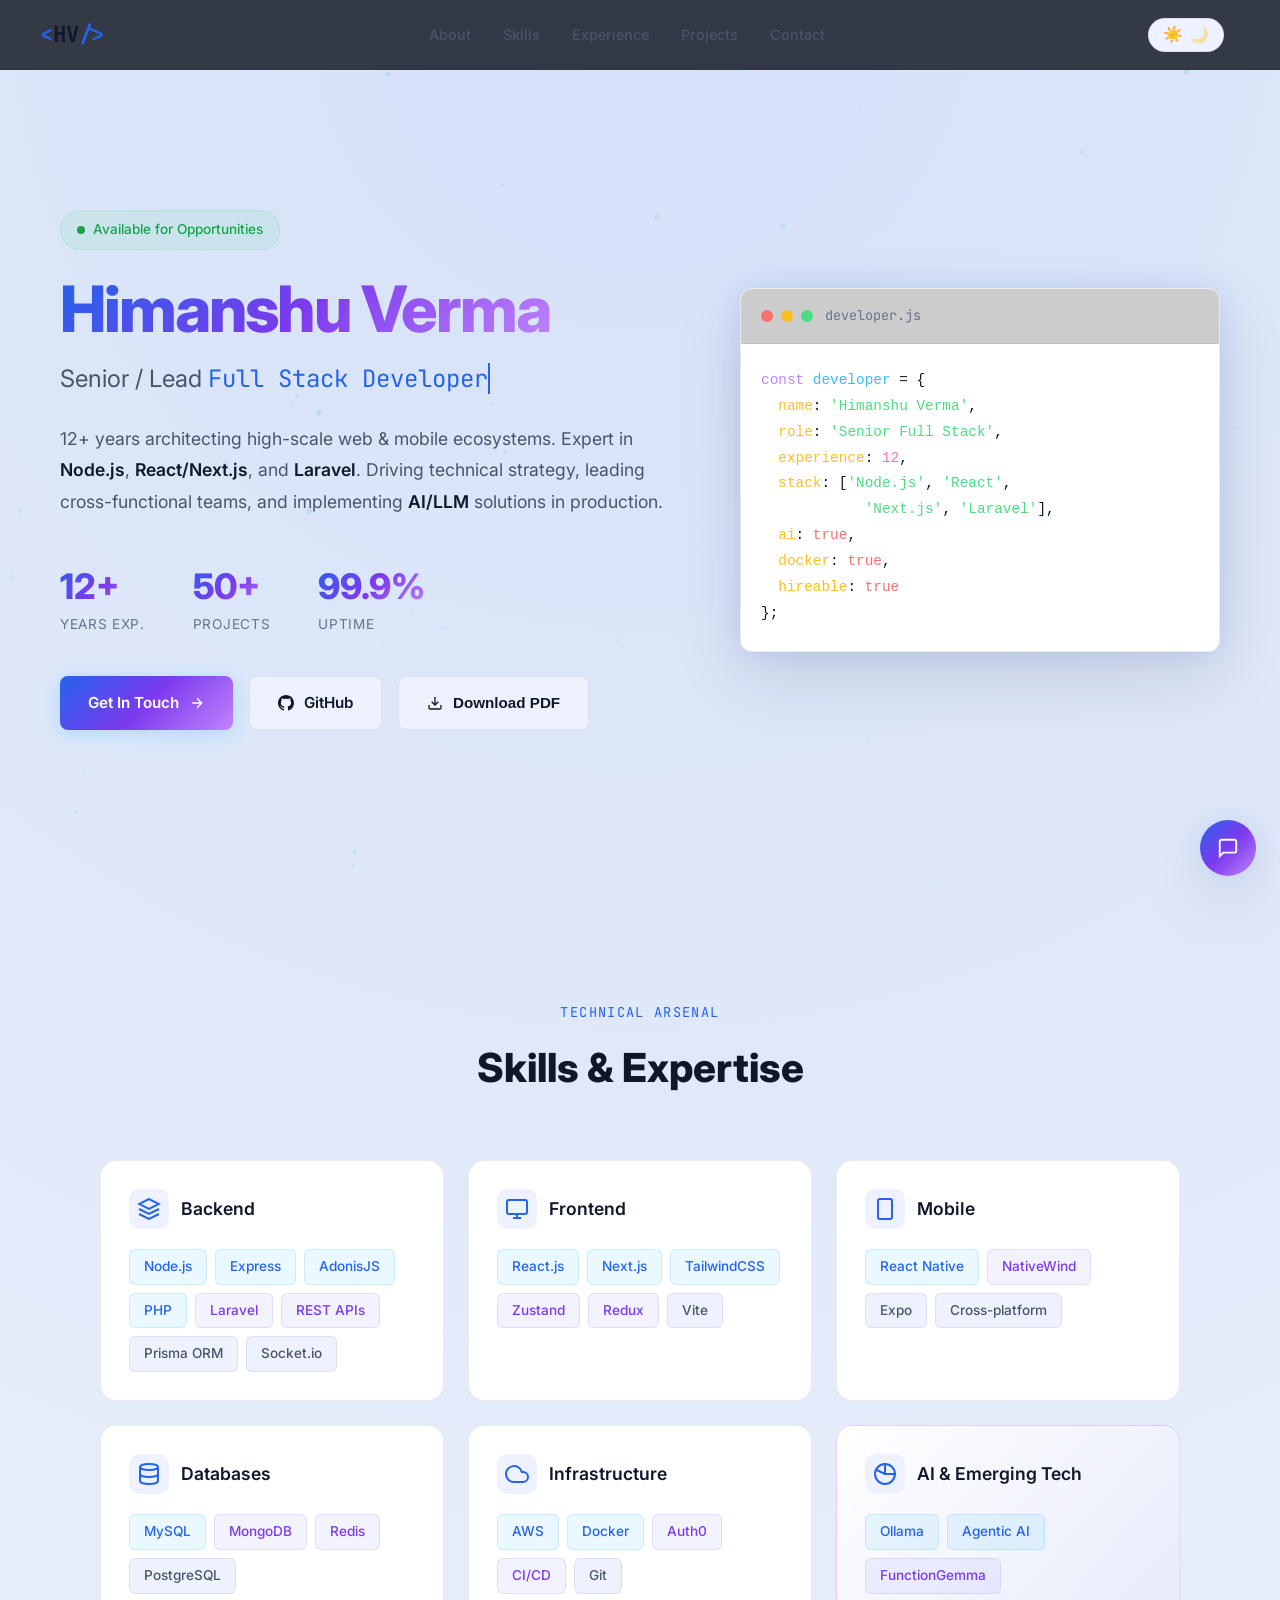
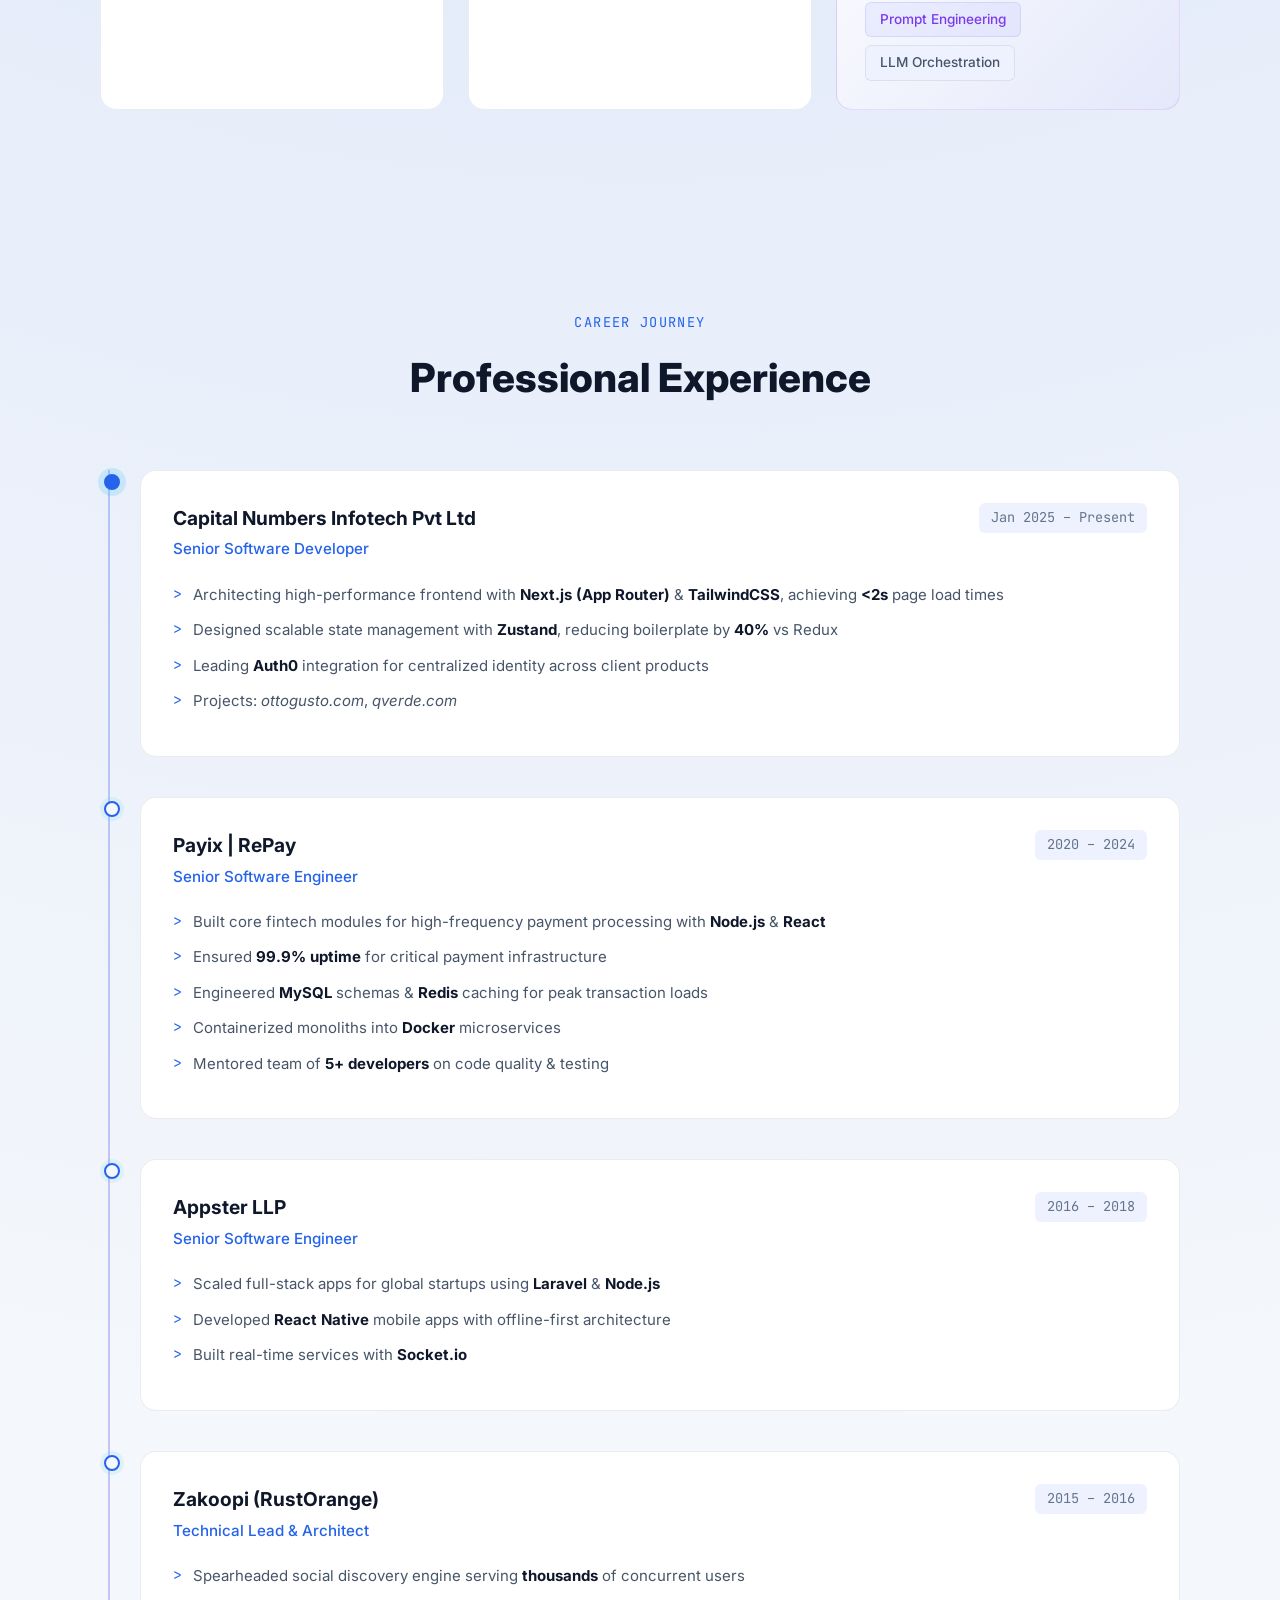
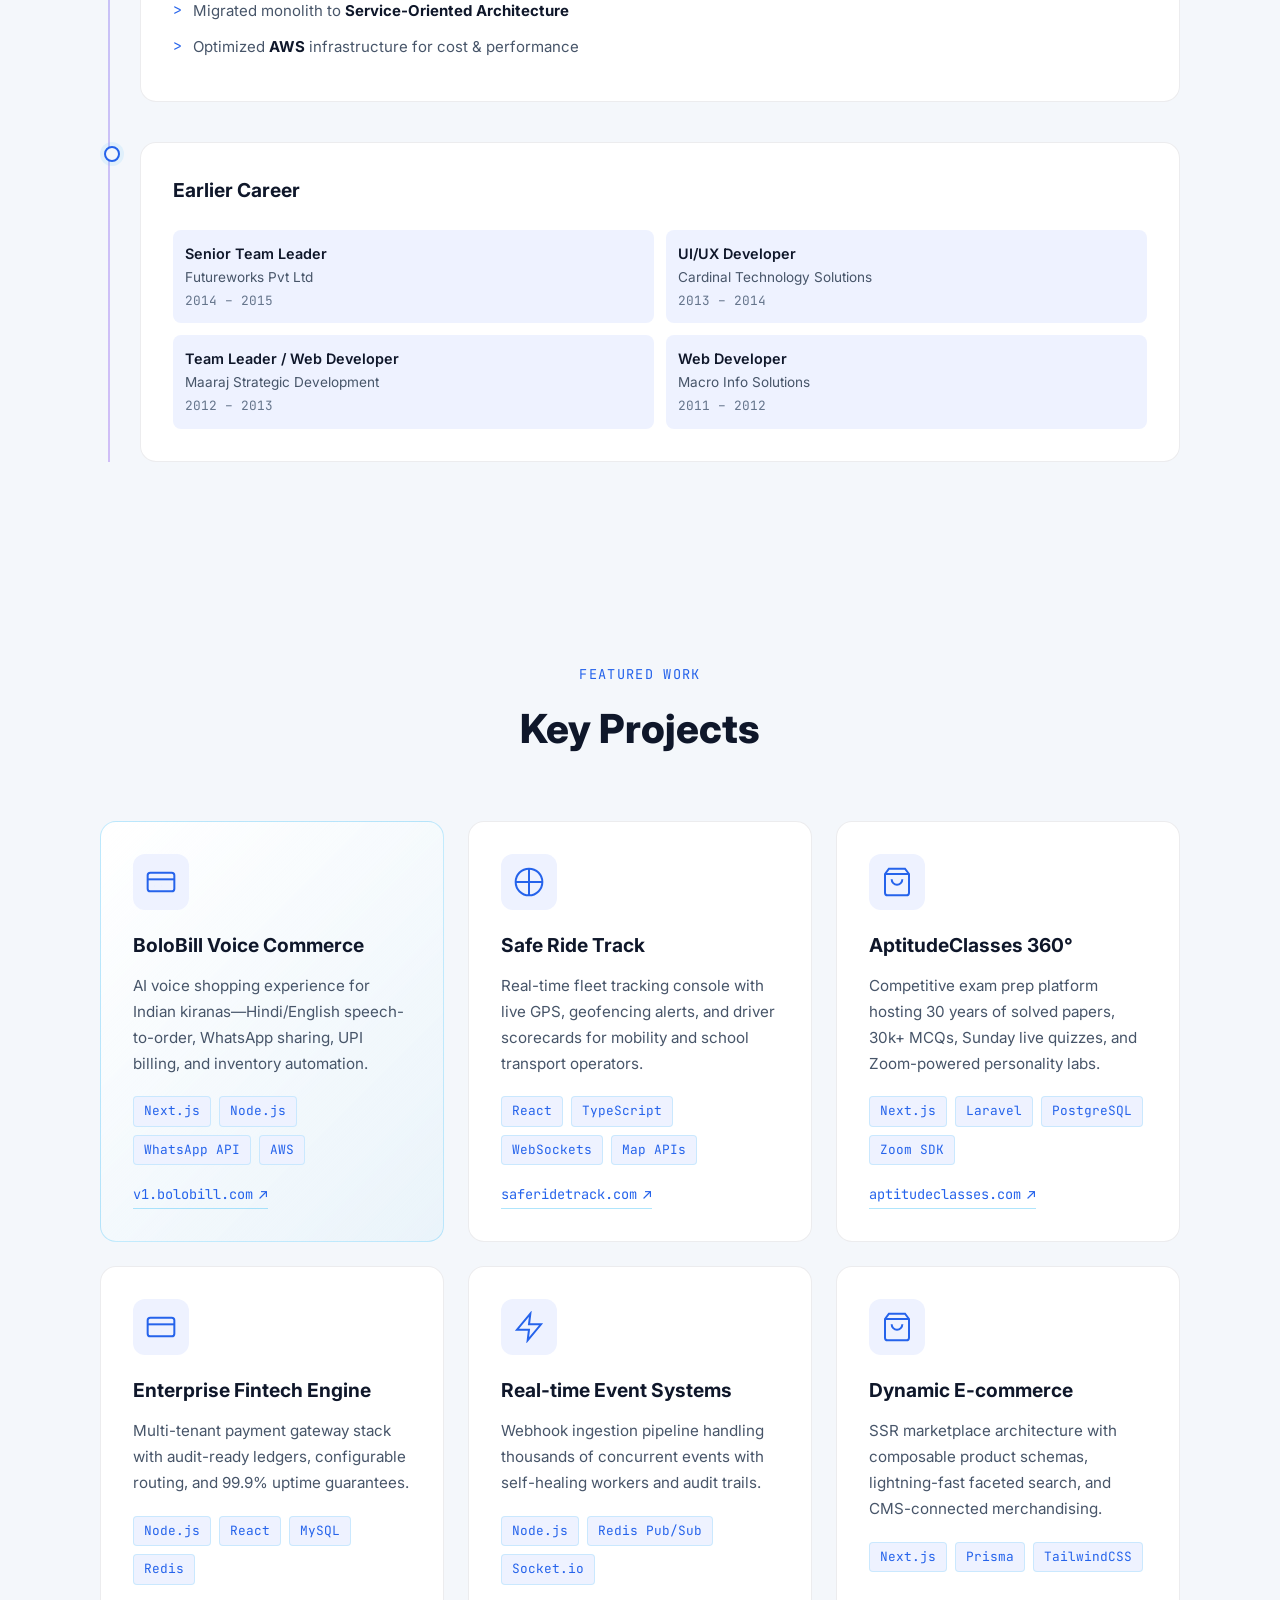
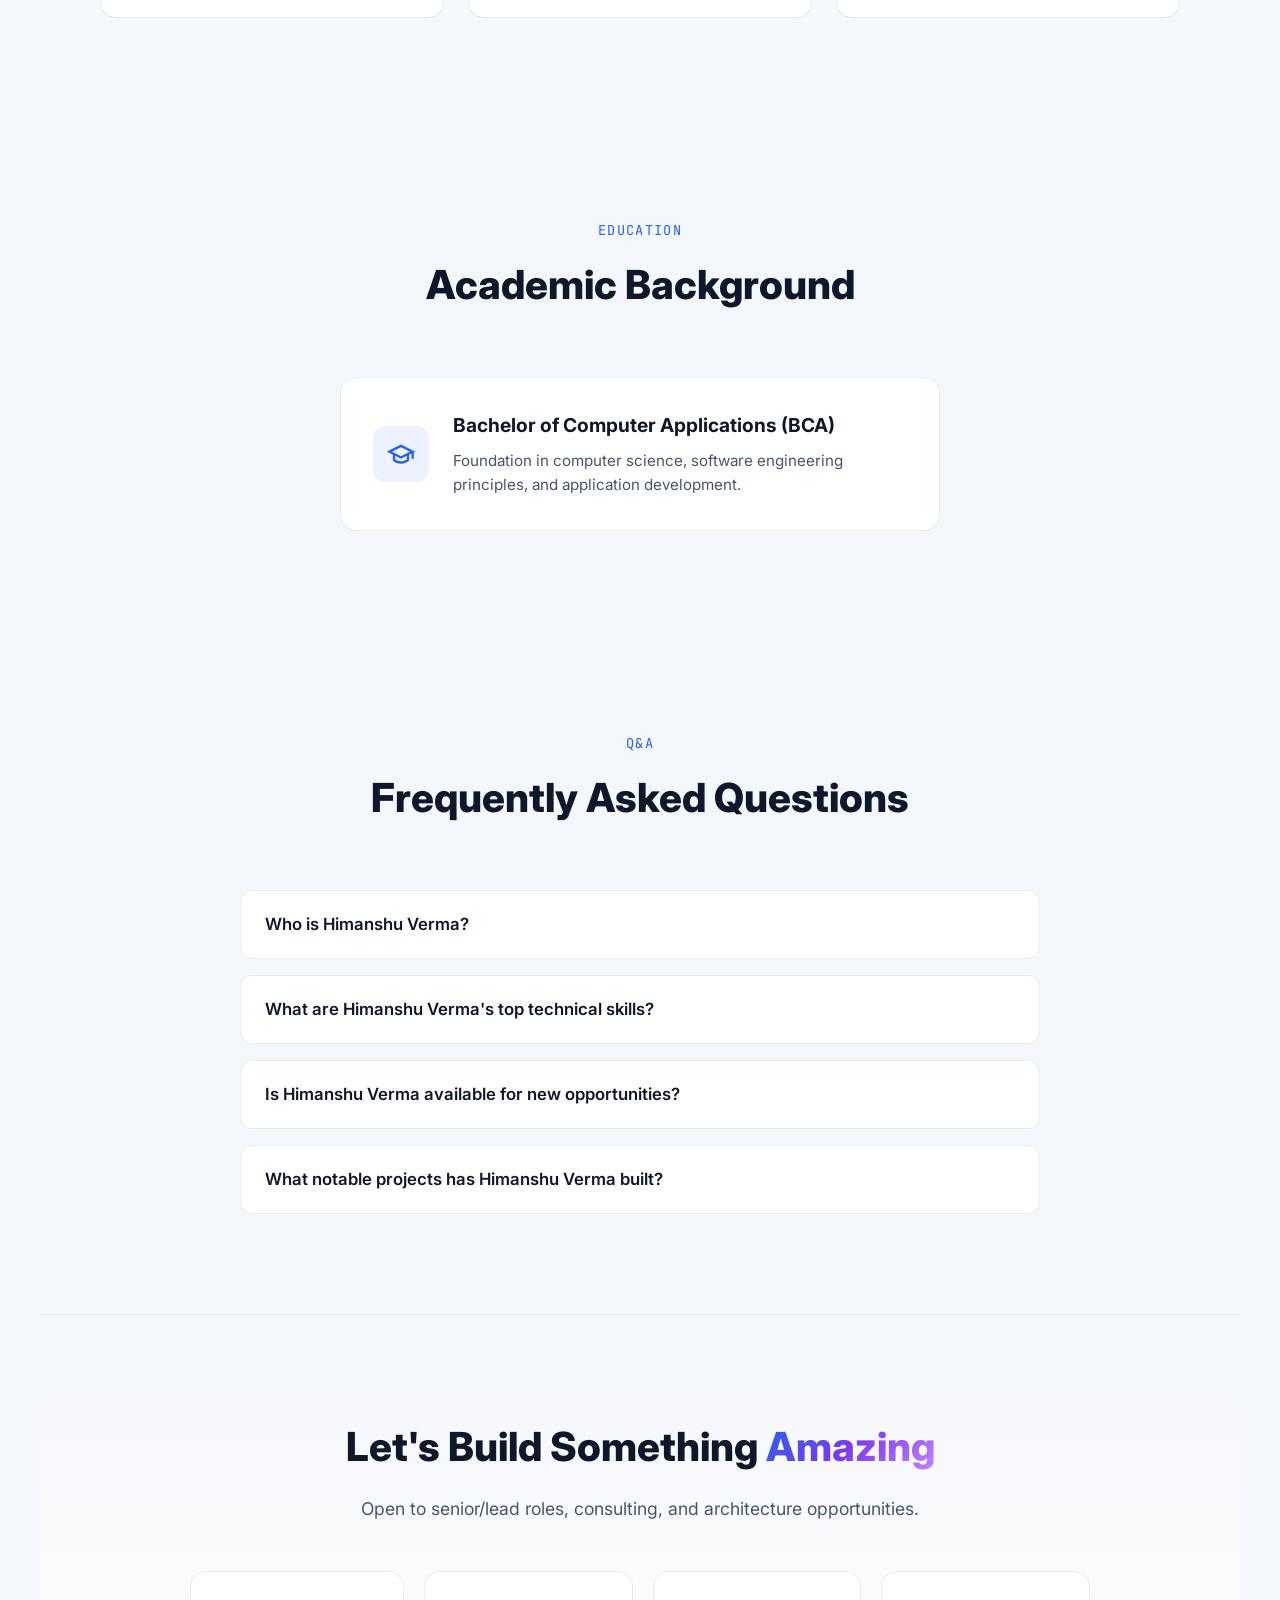
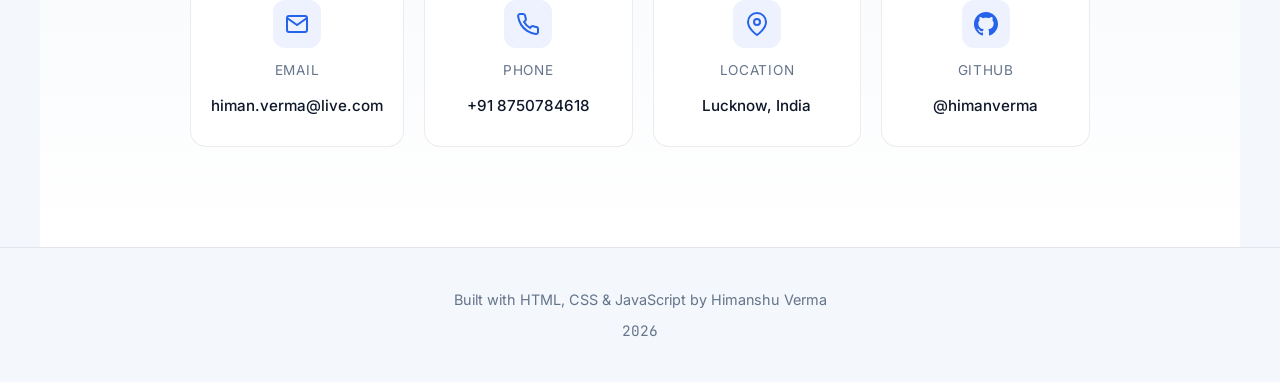
==== commit 9da2a77a: "- [index.html] Add Twitter Card, theme-color, and favicon meta tags - [index.html] Expand JSON-LD sc" ====
--- a/index.html
+++ b/index.html
@@ -18,69 +18,144 @@
     <meta property="profile:first_name" content="Himanshu">
     <meta property="profile:last_name" content="Verma">
 
+    <!-- Twitter Card -->
+    <meta name="twitter:card" content="summary_large_image">
+    <meta name="twitter:title" content="Himanshu Verma — Senior Full Stack Developer">
+    <meta name="twitter:description" content="12+ years architecting high-scale web & mobile ecosystems. Expert in Node.js, React/Next.js, Laravel, and AI/LLM.">
+    <meta name="twitter:site" content="@himanverma">
+    <meta name="twitter:creator" content="@himanverma">
+
+    <!-- Theme & Favicon -->
+    <meta name="theme-color" content="#0f172a">
+    <link rel="icon" type="image/x-icon" href="favicon.ico">
+    <link rel="apple-touch-icon" href="apple-touch-icon.png">
+
+    <!-- Performance Hints -->
+    <link rel="dns-prefetch" href="https://fonts.googleapis.com">
+    <link rel="dns-prefetch" href="https://fonts.gstatic.com">
+
     <!-- Schema.org JSON-LD -->
     <script type="application/ld+json">
     {
         "@context": "https://schema.org",
-        "@type": "Person",
-        "name": "Himanshu Verma",
-        "jobTitle": "Senior Full Stack Developer",
-        "description": "12+ years architecting high-scale web & mobile ecosystems. Expert in Node.js, React/Next.js, Laravel, and AI/LLM.",
-        "url": "https://himanverma.github.io/github-resume/",
-        "sameAs": [
-            "https://github.com/himanverma",
-            "https://www.linkedin.com/in/himanverma"
-        ],
-        "email": "mailto:himan.verma@live.com",
-        "telephone": "+91-8750784618",
-        "address": {
-            "@type": "PostalAddress",
-            "addressLocality": "Lucknow",
-            "addressCountry": "India"
-        },
-        "knowsAbout": [
-            "Node.js", "Express", "AdonisJS", "PHP", "Laravel",
-            "React.js", "Next.js", "TailwindCSS", "Zustand", "Redux",
-            "React Native", "NativeWind", "Expo",
-            "MySQL", "MongoDB", "Redis", "PostgreSQL", "Prisma ORM",
-            "AWS", "Docker", "Auth0", "CI/CD", "Git",
-            "Ollama", "Agentic AI", "LLM Orchestration", "Prompt Engineering",
-            "REST APIs", "Socket.io", "WebSockets", "TypeScript"
-        ],
-        "worksFor": [
+        "@graph": [
             {
-                "@type": "Organization",
-                "name": "Capital Numbers Infotech Pvt Ltd",
-                "jobTitle": "Senior Software Developer",
-                "startDate": "2025-01",
-                "endDate": "Present"
+                "@type": "ProfilePage",
+                "@id": "https://himanverma.github.io/github-resume/#profilepage",
+                "url": "https://himanverma.github.io/github-resume/",
+                "name": "Himanshu Verma — Senior Full Stack Developer",
+                "description": "12+ years architecting high-scale web & mobile ecosystems. Expert in Node.js, React/Next.js, Laravel, and AI/LLM.",
+                "about": { "@id": "https://himanverma.github.io/github-resume/#person" },
+                "mainEntity": { "@id": "https://himanverma.github.io/github-resume/#person" },
+                "author": { "@id": "https://himanverma.github.io/github-resume/#person" },
+                "publisher": { "@id": "https://himanverma.github.io/github-resume/#person" },
+                "inLanguage": "en",
+                "isAccessibleForFree": true,
+                "dateModified": "2025-06-09",
+                "image": "https://github.com/himanverma.png"
             },
             {
-                "@type": "Organization",
-                "name": "Payix | RePay",
-                "jobTitle": "Senior Software Engineer",
-                "startDate": "2020",
-                "endDate": "2024"
+                "@type": "Person",
+                "@id": "https://himanverma.github.io/github-resume/#person",
+                "name": "Himanshu Verma",
+                "jobTitle": "Senior Full Stack Developer",
+                "description": "12+ years architecting high-scale web & mobile ecosystems. Expert in Node.js, React/Next.js, Laravel, and AI/LLM.",
+                "url": "https://himanverma.github.io/github-resume/",
+                "image": "https://github.com/himanverma.png",
+                "sameAs": [
+                    "https://github.com/himanverma",
+                    "https://www.linkedin.com/in/himanverma"
+                ],
+                "email": "mailto:himan.verma@live.com",
+                "telephone": "+91-8750784618",
+                "address": {
+                    "@type": "PostalAddress",
+                    "addressLocality": "Lucknow",
+                    "addressCountry": "India"
+                },
+                "knowsAbout": [
+                    "Node.js", "Express", "AdonisJS", "PHP", "Laravel",
+                    "React.js", "Next.js", "TailwindCSS", "Zustand", "Redux",
+                    "React Native", "NativeWind", "Expo",
+                    "MySQL", "MongoDB", "Redis", "PostgreSQL", "Prisma ORM",
+                    "AWS", "Docker", "Auth0", "CI/CD", "Git",
+                    "Ollama", "Agentic AI", "LLM Orchestration", "Prompt Engineering",
+                    "REST APIs", "Socket.io", "WebSockets", "TypeScript"
+                ],
+                "worksFor": [
+                    {
+                        "@type": "Organization",
+                        "name": "Capital Numbers Infotech Pvt Ltd",
+                        "jobTitle": "Senior Software Developer",
+                        "startDate": "2025-01",
+                        "endDate": "Present"
+                    },
+                    {
+                        "@type": "Organization",
+                        "name": "Payix | RePay",
+                        "jobTitle": "Senior Software Engineer",
+                        "startDate": "2020",
+                        "endDate": "2024"
+                    },
+                    {
+                        "@type": "Organization",
+                        "name": "Appster LLP",
+                        "jobTitle": "Senior Software Engineer",
+                        "startDate": "2016",
+                        "endDate": "2018"
+                    },
+                    {
+                        "@type": "Organization",
+                        "name": "Zakoopi (RustOrange)",
+                        "jobTitle": "Technical Lead & Architect",
+                        "startDate": "2015",
+                        "endDate": "2016"
+                    }
+                ],
+                "alumniOf": {
+                    "@type": "EducationalOrganization",
+                    "name": "Bachelor of Computer Applications (BCA)"
+                }
             },
             {
-                "@type": "Organization",
-                "name": "Appster LLP",
-                "jobTitle": "Senior Software Engineer",
-                "startDate": "2016",
-                "endDate": "2018"
-            },
-            {
-                "@type": "Organization",
-                "name": "Zakoopi (RustOrange)",
-                "jobTitle": "Technical Lead & Architect",
-                "startDate": "2015",
-                "endDate": "2016"
+                "@type": "FAQPage",
+                "@id": "https://himanverma.github.io/github-resume/#faqpage",
+                "mainEntity": [
+                    {
+                        "@type": "Question",
+                        "name": "Who is Himanshu Verma?",
+                        "acceptedAnswer": {
+                            "@type": "Answer",
+                            "text": "Himanshu Verma is a Senior Full Stack Developer with 12+ years of experience architecting high-scale web and mobile ecosystems. He is based in Lucknow, India, and specializes in Node.js, React/Next.js, Laravel, and AI/LLM integrations."
+                        }
+                    },
+                    {
+                        "@type": "Question",
+                        "name": "What are Himanshu Verma's top technical skills?",
+                        "acceptedAnswer": {
+                            "@type": "Answer",
+                            "text": "His core expertise includes Node.js, Express, React.js, Next.js, TailwindCSS, PHP, Laravel, React Native, MySQL, MongoDB, Redis, PostgreSQL, AWS, Docker, and modern AI/LLM tooling such as Ollama and Agentic AI."
+                        }
+                    },
+                    {
+                        "@type": "Question",
+                        "name": "Is Himanshu Verma available for new opportunities?",
+                        "acceptedAnswer": {
+                            "@type": "Answer",
+                            "text": "Yes. He is available for senior and lead engineering roles, consulting engagements, and architecture opportunities. You can contact him via email at himan.verma@live.com or phone at +91 8750784618."
+                        }
+                    },
+                    {
+                        "@type": "Question",
+                        "name": "What notable projects has Himanshu Verma built?",
+                        "acceptedAnswer": {
+                            "@type": "Answer",
+                            "text": "Notable projects include BoloBill Voice Commerce (AI voice shopping for Indian retailers), Safe Ride Track (real-time fleet tracking), AptitudeClasses 360 (competitive exam prep platform), and multiple enterprise fintech and e-commerce engines."
+                        }
+                    }
+                ]
             }
-        ],
-        "alumniOf": {
-            "@type": "EducationalOrganization",
-            "name": "Bachelor of Computer Applications (BCA)"
-        }
+        ]
     }
     </script>
     <link rel="stylesheet" href="styles.css">
@@ -91,7 +166,7 @@
 <body>
     <!-- ATS-friendly plain-text resume (screen-reader + parser accessible) -->
     <div class="ats-resume" aria-hidden="true">
-        <h1>Himanshu Verma</h1>
+        <h2>Himanshu Verma</h2>
         <p><strong>Title:</strong> Senior Full Stack Developer</p>
         <p><strong>Location:</strong> Lucknow, India</p>
         <p><strong>Email:</strong> himan.verma@live.com</p>
@@ -100,7 +175,7 @@
         <p><strong>LinkedIn:</strong> linkedin.com/in/himanverma</p>
         <p><strong>Summary:</strong> 12+ years architecting high-scale web & mobile ecosystems. Expert in Node.js, React/Next.js, and Laravel. Driving technical strategy, leading cross-functional teams, and implementing AI/LLM solutions in production.</p>
 
-        <h2>Skills</h2>
+        <h3>Skills</h3>
         <p><strong>Backend:</strong> Node.js, Express, AdonisJS, PHP, Laravel, REST APIs, Prisma ORM, Socket.io</p>
         <p><strong>Frontend:</strong> React.js, Next.js, TailwindCSS, Zustand, Redux, Vite</p>
         <p><strong>Mobile:</strong> React Native, NativeWind, Expo, Cross-platform</p>
@@ -108,7 +183,7 @@
         <p><strong>Infrastructure:</strong> AWS, Docker, Auth0, CI/CD, Git</p>
         <p><strong>AI & Emerging Tech:</strong> Ollama, Agentic AI, FunctionGemma, Prompt Engineering, LLM Orchestration</p>
 
-        <h2>Professional Experience</h2>
+        <h3>Professional Experience</h3>
         <p><strong>Capital Numbers Infotech Pvt Ltd — Senior Software Developer</strong> (Jan 2025 – Present)</p>
         <ul>
             <li>Architecting high-performance frontend with Next.js (App Router) & TailwindCSS, achieving under-2-second page load times</li>
@@ -148,11 +223,11 @@
             <li>Macro Info Solutions — Web Developer (2011 – 2012)</li>
         </ul>
 
-        <h2>Education</h2>
+        <h3>Education</h3>
         <p>Bachelor of Computer Applications (BCA)</p>
         <p>Foundation in computer science, software engineering principles, and application development.</p>
 
-        <h2>Key Projects</h2>
+        <h3>Key Projects</h3>
         <p><strong>BoloBill Voice Commerce</strong> — AI voice shopping for Indian kiranas with Hindi/English speech-to-order, WhatsApp sharing, UPI billing, and inventory automation. Tech: Next.js, Node.js, WhatsApp API, AWS.</p>
         <p><strong>Safe Ride Track</strong> — Real-time fleet tracking with live GPS, geofencing alerts, and driver scorecards. Tech: React, TypeScript, WebSockets, Map APIs.</p>
         <p><strong>AptitudeClasses 360</strong> — Competitive exam prep platform with 30 years of solved papers, 30k+ MCQs, Sunday live quizzes, and Zoom-powered personality labs. Tech: Next.js, Laravel, PostgreSQL, Zoom SDK.</p>
@@ -222,7 +297,7 @@
                     <span>Get In Touch</span>
                     <svg width="16" height="16" viewBox="0 0 24 24" fill="none" stroke="currentColor" stroke-width="2"><path d="M5 12h14M12 5l7 7-7 7"/></svg>
                 </a>
-                <a href="https://github.com/himanverma" target="_blank" class="btn btn-secondary">
+                <a href="https://github.com/himanverma" target="_blank" rel="noopener noreferrer" class="btn btn-secondary">
                     <svg width="16" height="16" viewBox="0 0 24 24" fill="currentColor"><path d="M12 0c-6.626 0-12 5.373-12 12 0 5.302 3.438 9.8 8.207 11.387.599.111.793-.261.793-.577v-2.234c-3.338.726-4.033-1.416-4.033-1.416-.546-1.387-1.333-1.756-1.333-1.756-1.089-.745.083-.729.083-.729 1.205.084 1.839 1.237 1.839 1.237 1.07 1.834 2.807 1.304 3.492.997.107-.775.418-1.305.762-1.604-2.665-.305-5.467-1.334-5.467-5.931 0-1.311.469-2.381 1.236-3.221-.124-.303-.535-1.524.117-3.176 0 0 1.008-.322 3.301 1.23.957-.266 1.983-.399 3.003-.404 1.02.005 2.047.138 3.006.404 2.291-1.552 3.297-1.23 3.297-1.23.653 1.653.242 2.874.118 3.176.77.84 1.235 1.911 1.235 3.221 0 4.609-2.807 5.624-5.479 5.921.43.372.823 1.102.823 2.222v3.293c0 .319.192.694.801.576 4.765-1.589 8.199-6.086 8.199-11.386 0-6.627-5.373-12-12-12z"/></svg>
                     GitHub
                 </a>
@@ -494,7 +569,7 @@
                 <div class="project-tech">
                     <span>Next.js</span><span>Node.js</span><span>WhatsApp API</span><span>AWS</span>
                 </div>
-                <a href="https://v1.bolobill.com" target="_blank" class="project-link">v1.bolobill.com</a>
+                <a href="https://v1.bolobill.com" target="_blank" rel="noopener noreferrer" class="project-link">v1.bolobill.com</a>
             </div>
 
             <div class="project-card">
@@ -506,7 +581,7 @@
                 <div class="project-tech">
                     <span>React</span><span>TypeScript</span><span>WebSockets</span><span>Map APIs</span>
                 </div>
-                <a href="https://saferidetrack.com" target="_blank" class="project-link">saferidetrack.com</a>
+                <a href="https://saferidetrack.com" target="_blank" rel="noopener noreferrer" class="project-link">saferidetrack.com</a>
             </div>
 
             <div class="project-card">
@@ -518,7 +593,7 @@
                 <div class="project-tech">
                     <span>Next.js</span><span>Laravel</span><span>PostgreSQL</span><span>Zoom SDK</span>
                 </div>
-                <a href="https://www.aptitudeclasses.com" target="_blank" class="project-link">aptitudeclasses.com</a>
+                <a href="https://www.aptitudeclasses.com" target="_blank" rel="noopener noreferrer" class="project-link">aptitudeclasses.com</a>
             </div>
 
             <div class="project-card">
@@ -570,6 +645,40 @@
                 <h3 itemprop="name">Bachelor of Computer Applications (BCA)</h3>
                 <p itemprop="description">Foundation in computer science, software engineering principles, and application development.</p>
             </div>
+        </div>
+    </section>
+
+    <!-- FAQ Section (AEO Optimized) -->
+    <section class="faq" id="faq">
+        <div class="section-header">
+            <span class="section-tag">Q&A</span>
+            <h2 class="section-title">Frequently Asked Questions</h2>
+        </div>
+        <div class="faq-list">
+            <details class="faq-item">
+                <summary>Who is Himanshu Verma?</summary>
+                <div class="faq-answer">
+                    <p>Himanshu Verma is a Senior Full Stack Developer with 12+ years of experience architecting high-scale web and mobile ecosystems. He is based in Lucknow, India, and specializes in Node.js, React/Next.js, Laravel, and AI/LLM integrations.</p>
+                </div>
+            </details>
+            <details class="faq-item">
+                <summary>What are Himanshu Verma's top technical skills?</summary>
+                <div class="faq-answer">
+                    <p>His core expertise includes Node.js, Express, React.js, Next.js, TailwindCSS, PHP, Laravel, React Native, MySQL, MongoDB, Redis, PostgreSQL, AWS, Docker, and modern AI/LLM tooling such as Ollama and Agentic AI.</p>
+                </div>
+            </details>
+            <details class="faq-item">
+                <summary>Is Himanshu Verma available for new opportunities?</summary>
+                <div class="faq-answer">
+                    <p>Yes. He is available for senior and lead engineering roles, consulting engagements, and architecture opportunities. You can contact him via email at himan.verma@live.com or phone at +91 8750784618.</p>
+                </div>
+            </details>
+            <details class="faq-item">
+                <summary>What notable projects has Himanshu Verma built?</summary>
+                <div class="faq-answer">
+                    <p>Notable projects include BoloBill Voice Commerce (AI voice shopping for Indian retailers), Safe Ride Track (real-time fleet tracking), AptitudeClasses 360 (competitive exam prep platform), and multiple enterprise fintech and e-commerce engines.</p>
+                </div>
+            </details>
         </div>
     </section>
 
@@ -600,7 +709,7 @@
                     <span class="contact-label">Location</span>
                     <span class="contact-value"><span itemprop="addressLocality">Lucknow</span>, <span itemprop="addressCountry">India</span></span>
                 </div>
-                <a href="https://github.com/himanverma" target="_blank" class="contact-item">
+                <a href="https://github.com/himanverma" target="_blank" rel="noopener noreferrer" class="contact-item">
                     <div class="contact-icon">
                         <svg width="24" height="24" viewBox="0 0 24 24" fill="currentColor"><path d="M12 0c-6.626 0-12 5.373-12 12 0 5.302 3.438 9.8 8.207 11.387.599.111.793-.261.793-.577v-2.234c-3.338.726-4.033-1.416-4.033-1.416-.546-1.387-1.333-1.756-1.333-1.756-1.089-.745.083-.729.083-.729 1.205.084 1.839 1.237 1.839 1.237 1.07 1.834 2.807 1.304 3.492.997.107-.775.418-1.305.762-1.604-2.665-.305-5.467-1.334-5.467-5.931 0-1.311.469-2.381 1.236-3.221-.124-.303-.535-1.524.117-3.176 0 0 1.008-.322 3.301 1.23.957-.266 1.983-.399 3.003-.404 1.02.005 2.047.138 3.006.404 2.291-1.552 3.297-1.23 3.297-1.23.653 1.653.242 2.874.118 3.176.77.84 1.235 1.911 1.235 3.221 0 4.609-2.807 5.624-5.479 5.921.43.372.823 1.102.823 2.222v3.293c0 .319.192.694.801.576 4.765-1.589 8.199-6.086 8.199-11.386 0-6.627-5.373-12-12-12z"/></svg>
                     </div>
--- a/styles.css
+++ b/styles.css
@@ -2001,3 +2001,58 @@
         page-break-inside: avoid;
     }
 }
+
+/* FAQ Section (AEO) */
+.faq {
+    padding: var(--section-padding) 60px;
+    max-width: 1200px;
+    margin: 0 auto;
+}
+
+.faq-list {
+    display: flex;
+    flex-direction: column;
+    gap: 16px;
+    max-width: 800px;
+    margin: 0 auto;
+}
+
+.faq-item {
+    background: var(--bg-card);
+    border: 1px solid var(--border-color);
+    border-radius: 12px;
+    padding: 20px 24px;
+    transition: border-color 0.3s ease;
+}
+
+.faq-item:hover {
+    border-color: var(--border-hover);
+}
+
+.faq-item summary {
+    font-weight: 600;
+    font-size: 1.05rem;
+    color: var(--text-primary);
+    cursor: pointer;
+    list-style: none;
+}
+
+.faq-item summary::-webkit-details-marker {
+    display: none;
+}
+
+.faq-answer {
+    margin-top: 12px;
+    color: var(--text-secondary);
+    line-height: 1.7;
+    font-size: 0.95rem;
+}
+
+@media (max-width: 768px) {
+    .faq {
+        padding: 60px 24px;
+    }
+    .faq-item {
+        padding: 16px 20px;
+    }
+}
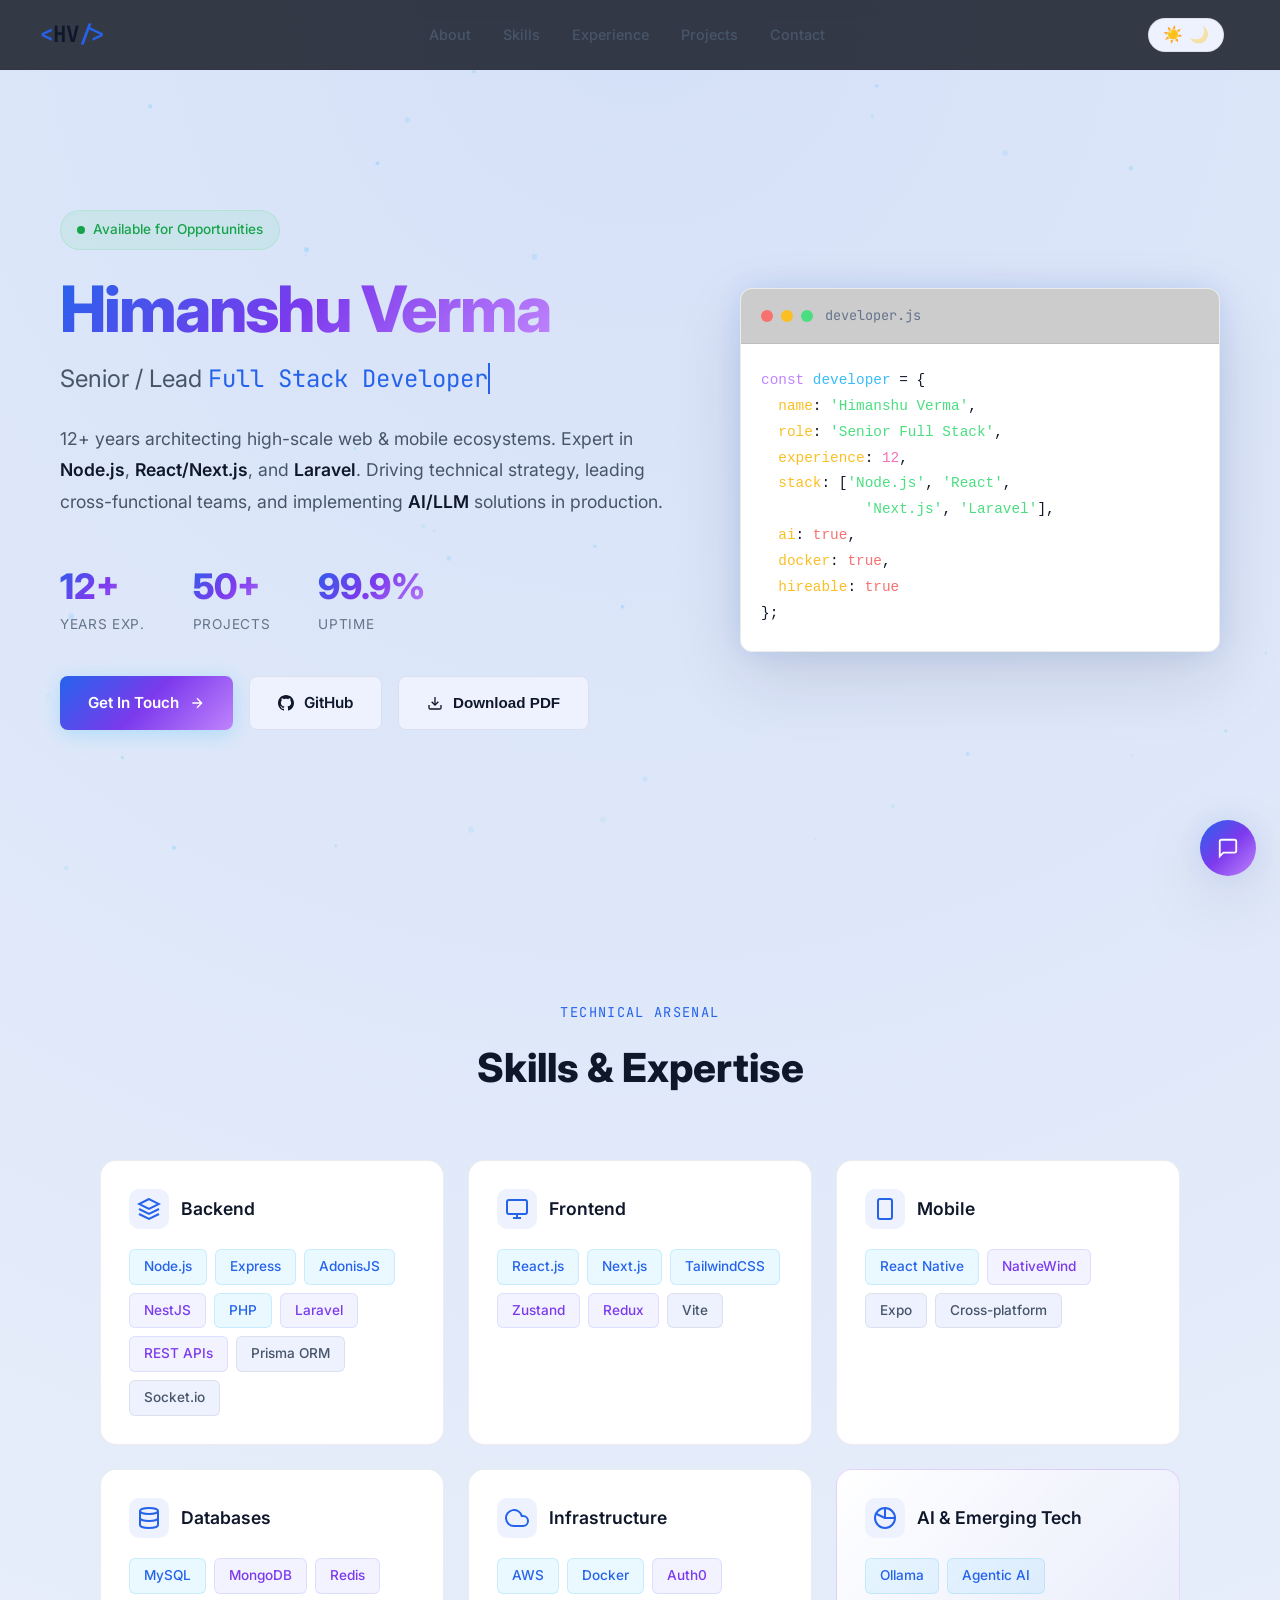
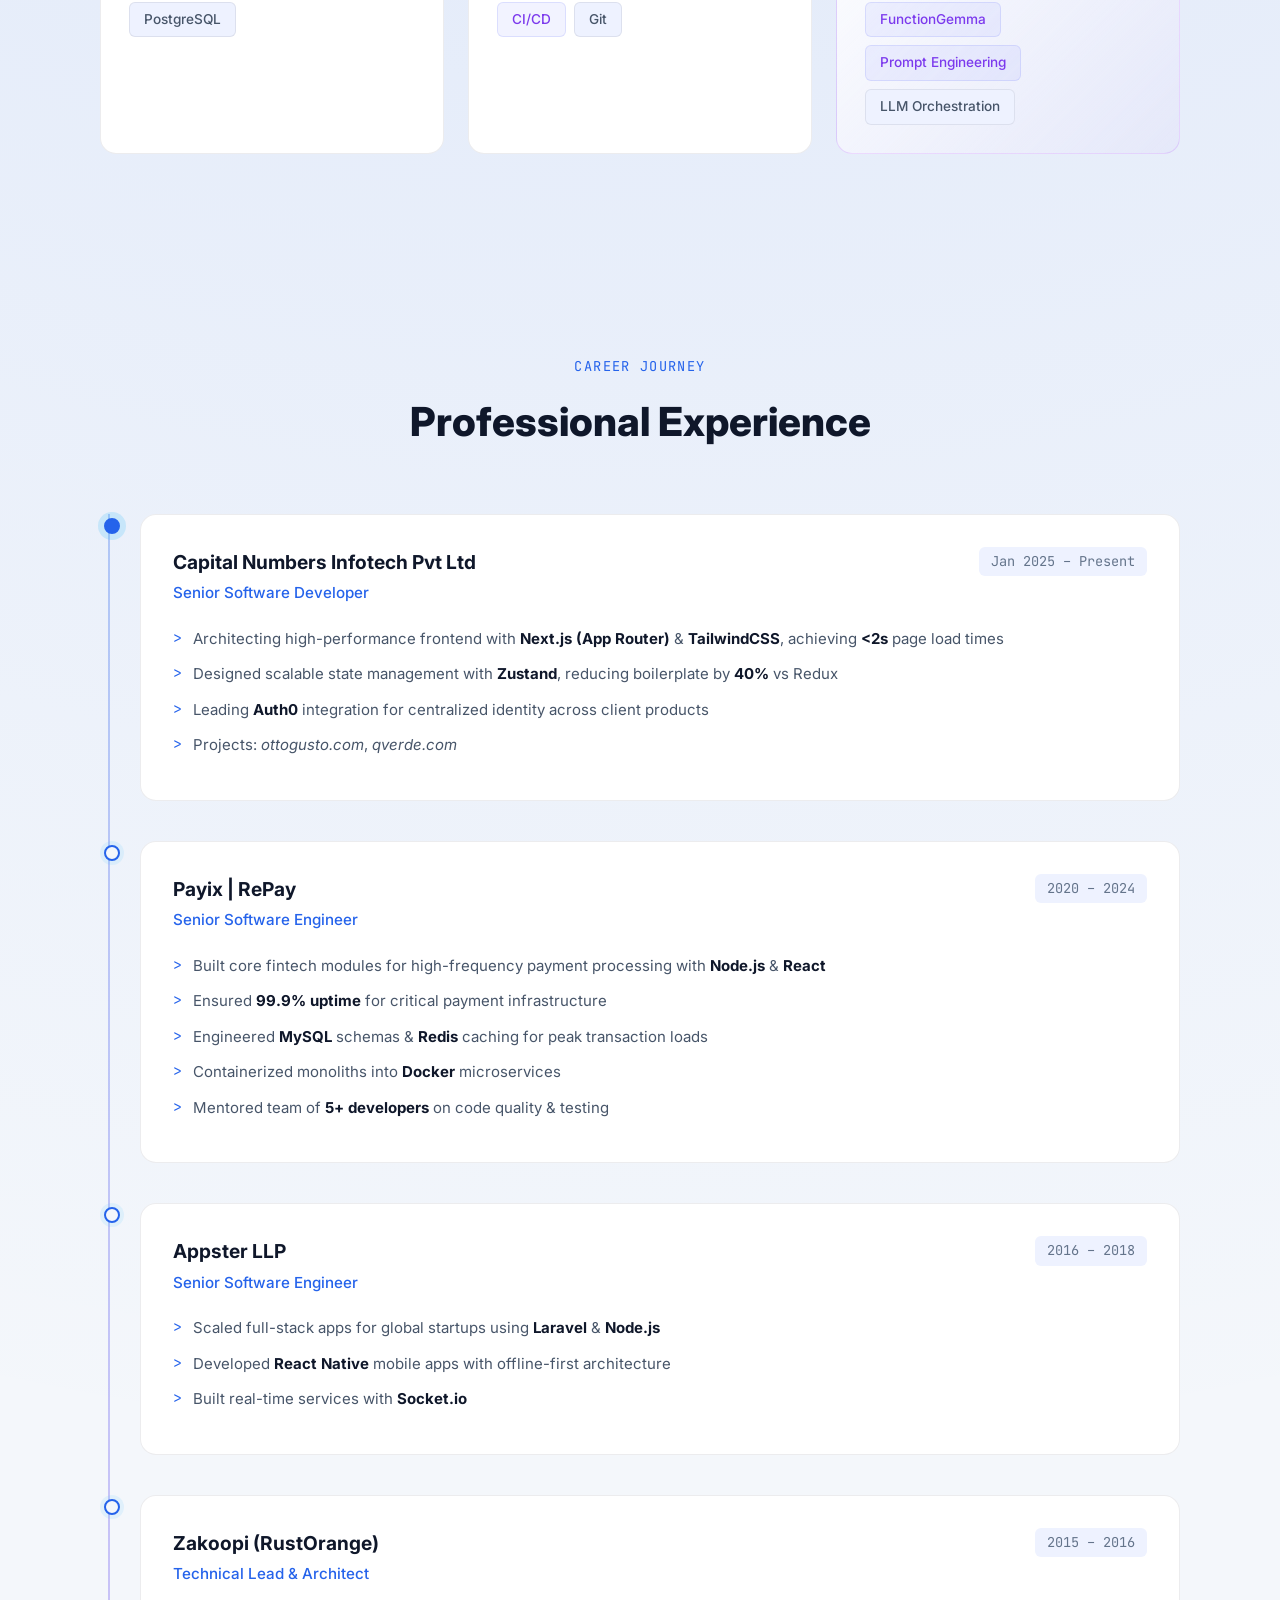
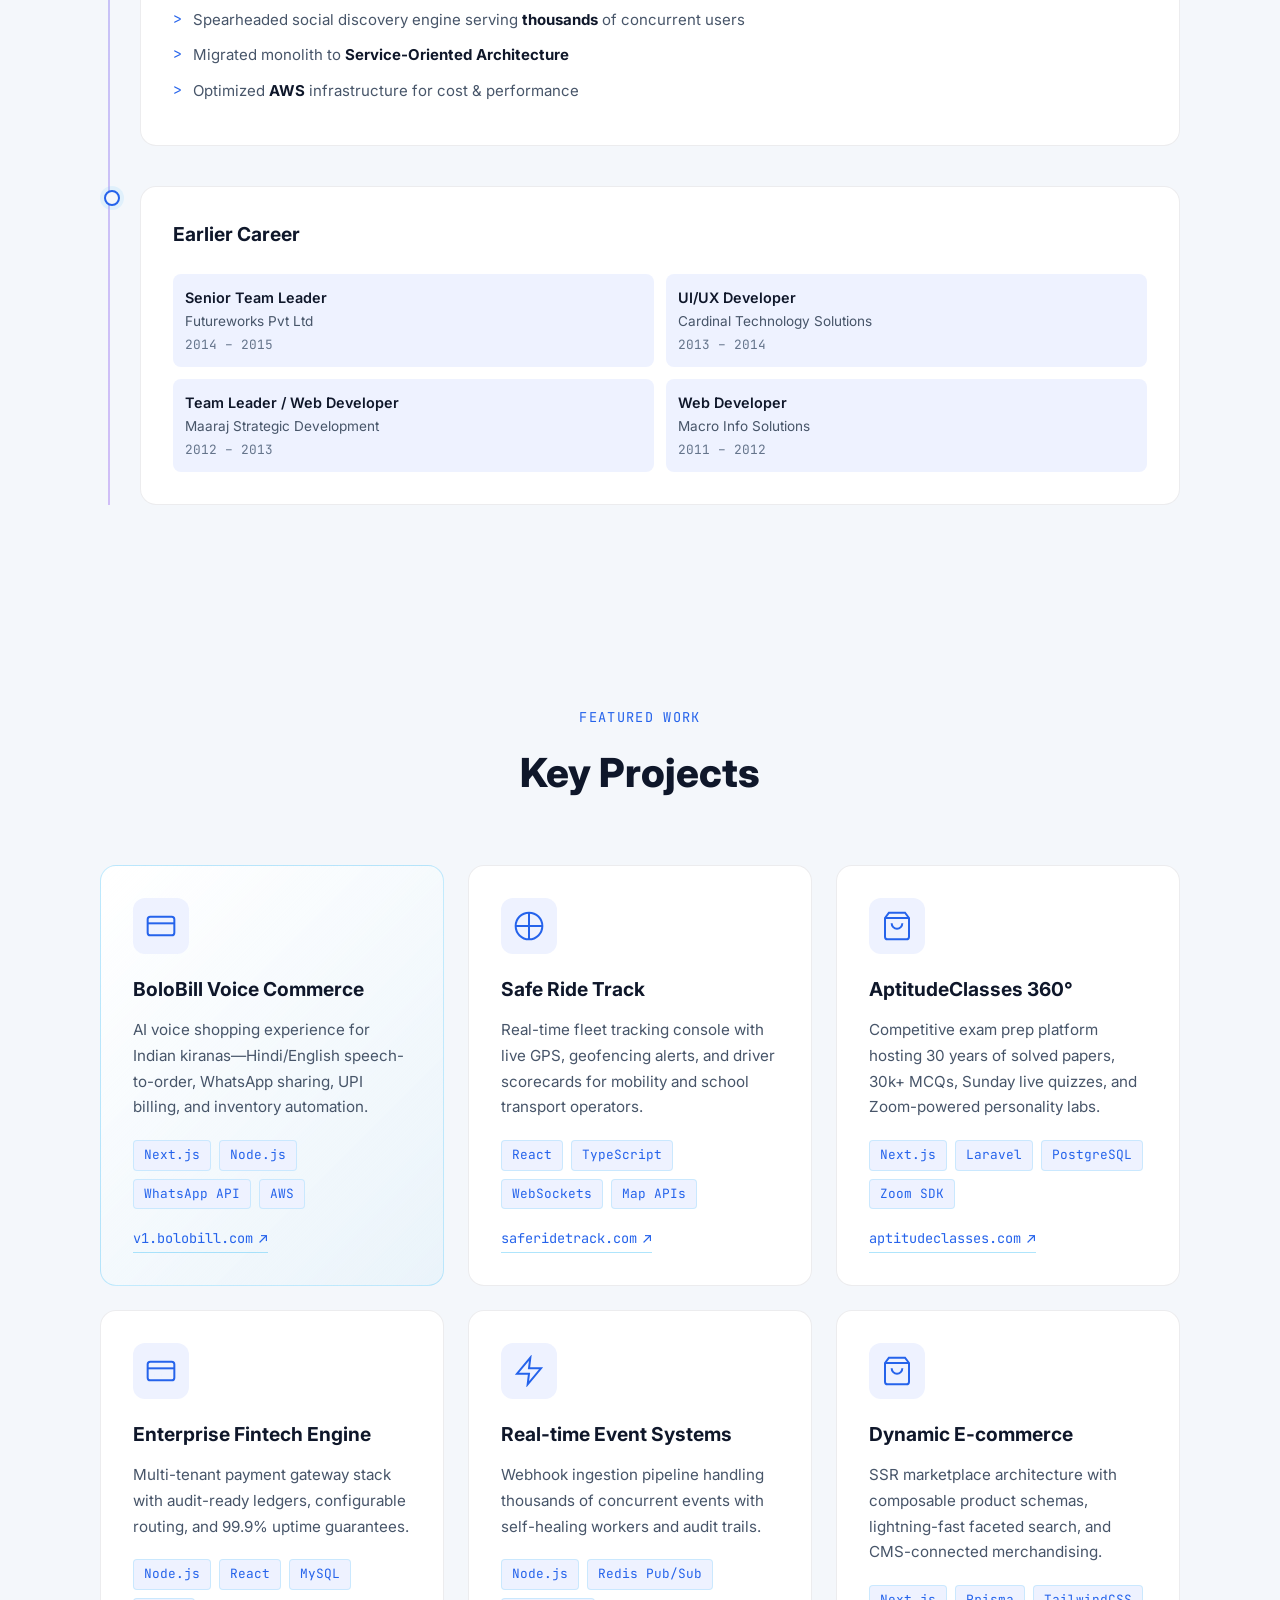
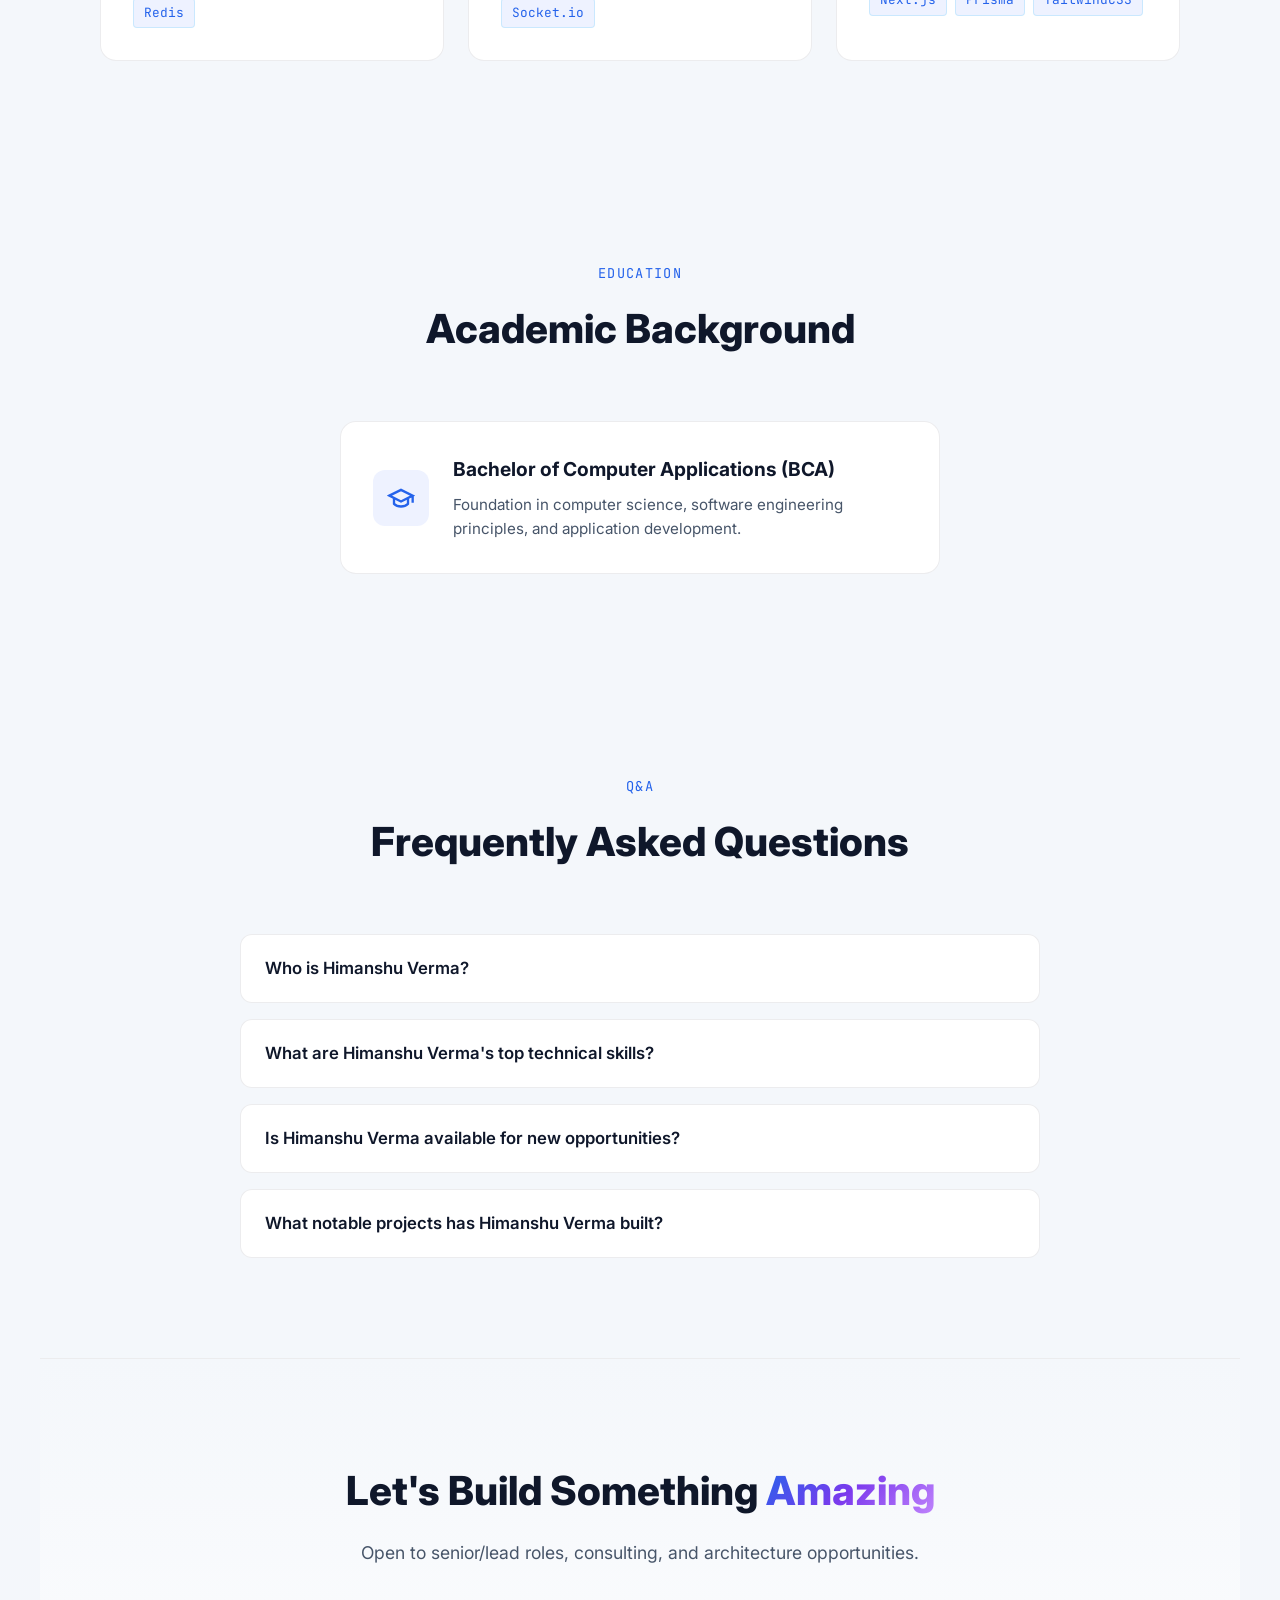
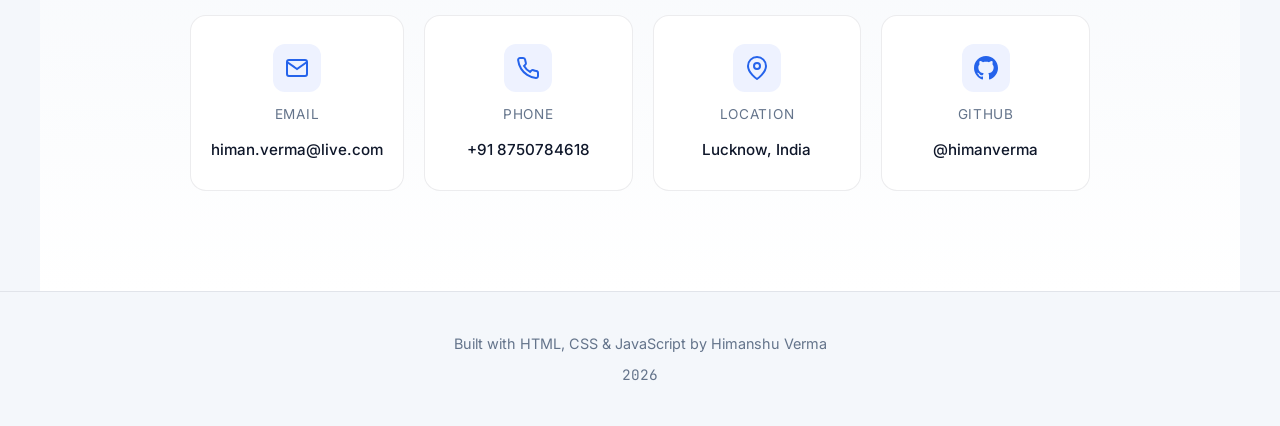
==== commit ed9116bb: "NestJS" ====
--- a/index.html
+++ b/index.html
@@ -74,7 +74,7 @@
                     "addressCountry": "India"
                 },
                 "knowsAbout": [
-                    "Node.js", "Express", "AdonisJS", "PHP", "Laravel",
+                    "Node.js", "Express", "AdonisJS", "NestJS", "PHP", "Laravel",
                     "React.js", "Next.js", "TailwindCSS", "Zustand", "Redux",
                     "React Native", "NativeWind", "Expo",
                     "MySQL", "MongoDB", "Redis", "PostgreSQL", "Prisma ORM",
@@ -176,7 +176,7 @@
         <p><strong>Summary:</strong> 12+ years architecting high-scale web & mobile ecosystems. Expert in Node.js, React/Next.js, and Laravel. Driving technical strategy, leading cross-functional teams, and implementing AI/LLM solutions in production.</p>
 
         <h3>Skills</h3>
-        <p><strong>Backend:</strong> Node.js, Express, AdonisJS, PHP, Laravel, REST APIs, Prisma ORM, Socket.io</p>
+        <p><strong>Backend:</strong> Node.js, Express, AdonisJS, NestJS, PHP, Laravel, REST APIs, Prisma ORM, Socket.io</p>
         <p><strong>Frontend:</strong> React.js, Next.js, TailwindCSS, Zustand, Redux, Vite</p>
         <p><strong>Mobile:</strong> React Native, NativeWind, Expo, Cross-platform</p>
         <p><strong>Databases:</strong> MySQL, MongoDB, Redis, PostgreSQL</p>
@@ -350,6 +350,7 @@
                     <span class="skill-tag expert">Node.js</span>
                     <span class="skill-tag expert">Express</span>
                     <span class="skill-tag expert">AdonisJS</span>
+                    <span class="skill-tag advanced">NestJS</span>
                     <span class="skill-tag expert">PHP</span>
                     <span class="skill-tag advanced">Laravel</span>
                     <span class="skill-tag advanced">REST APIs</span>
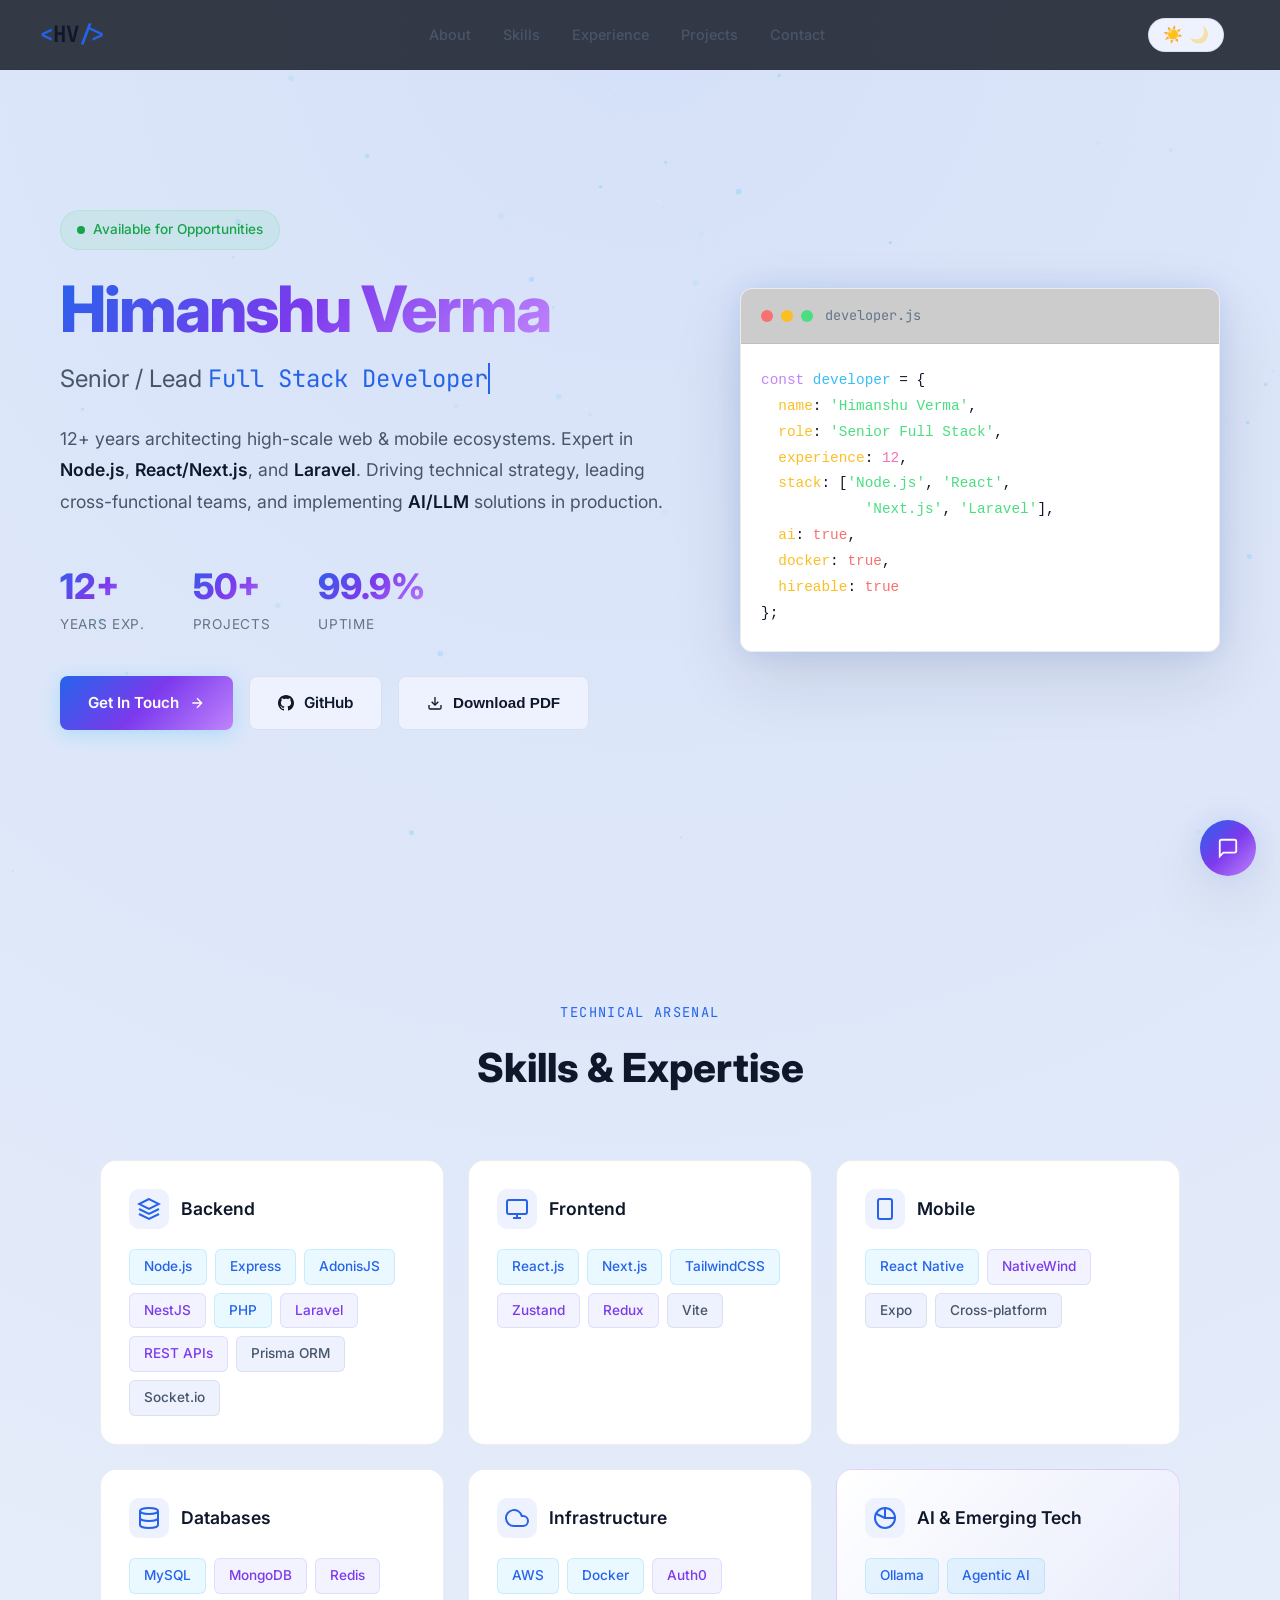
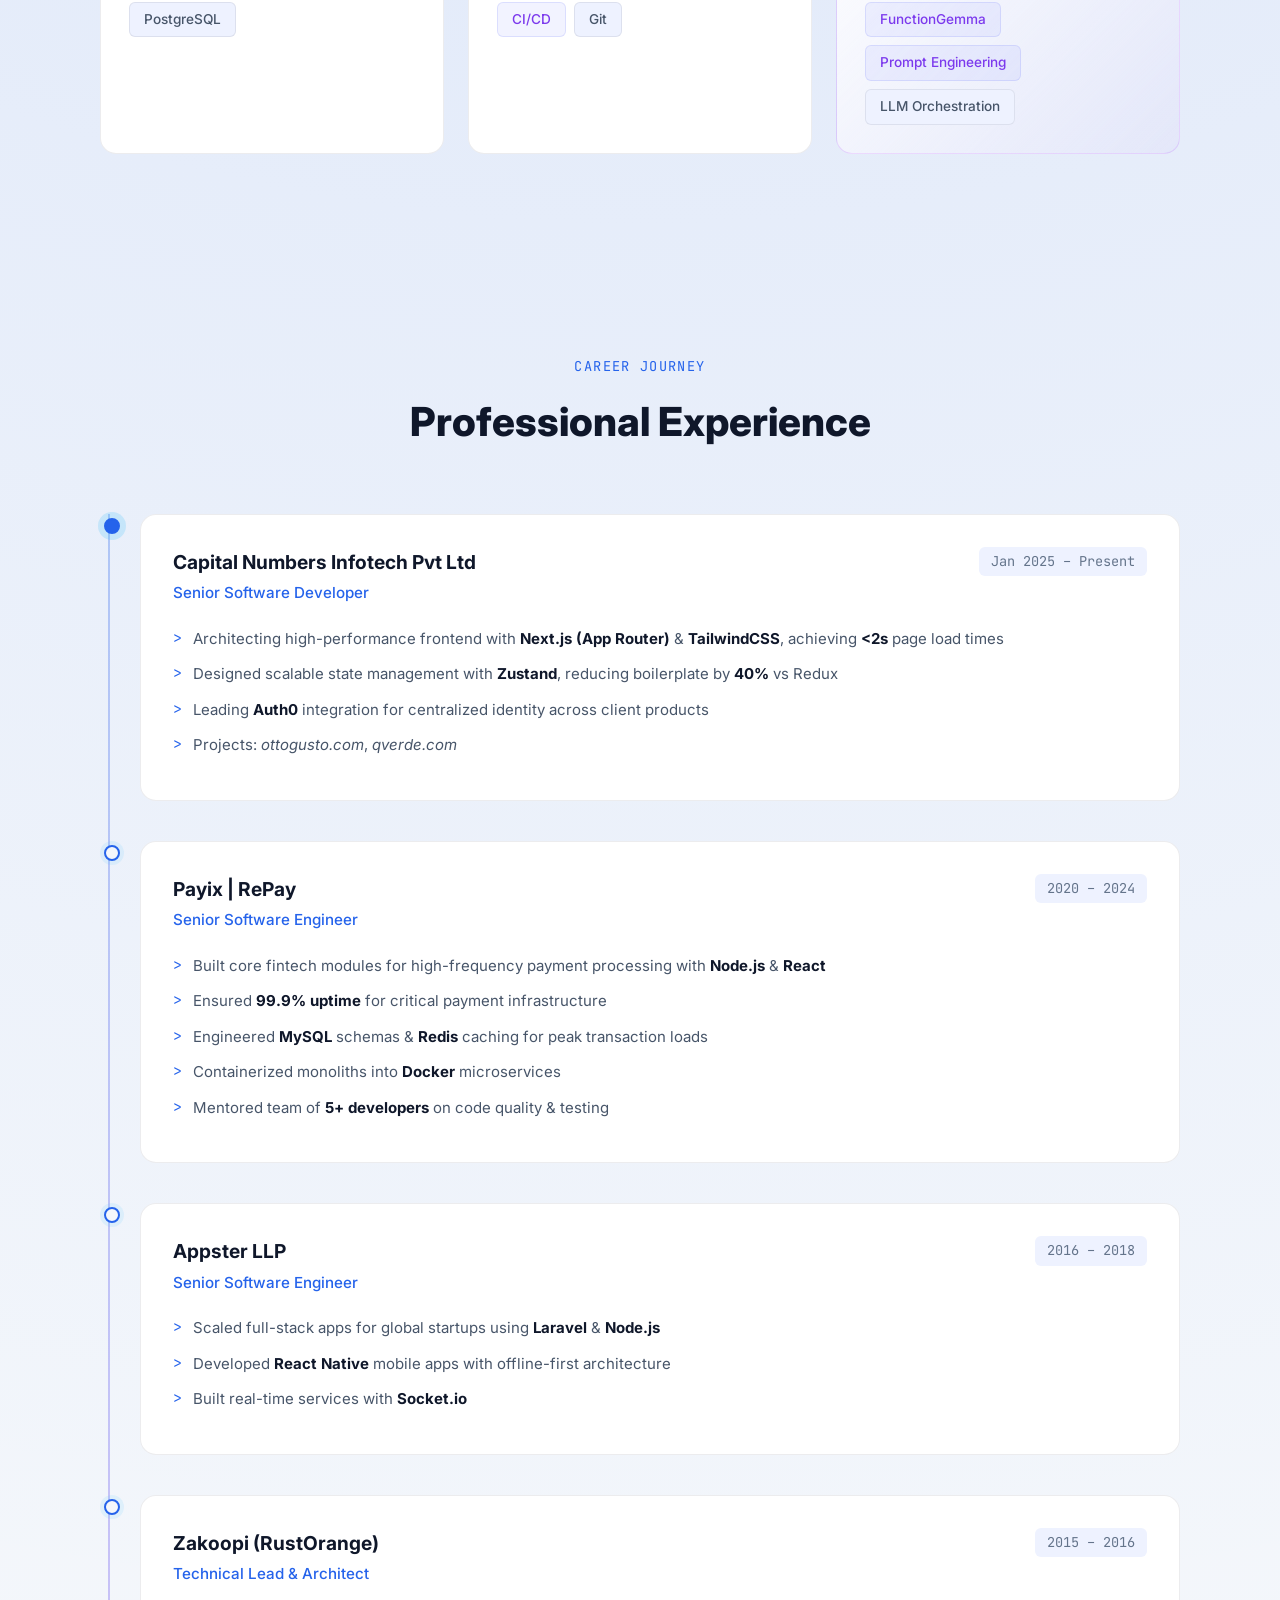
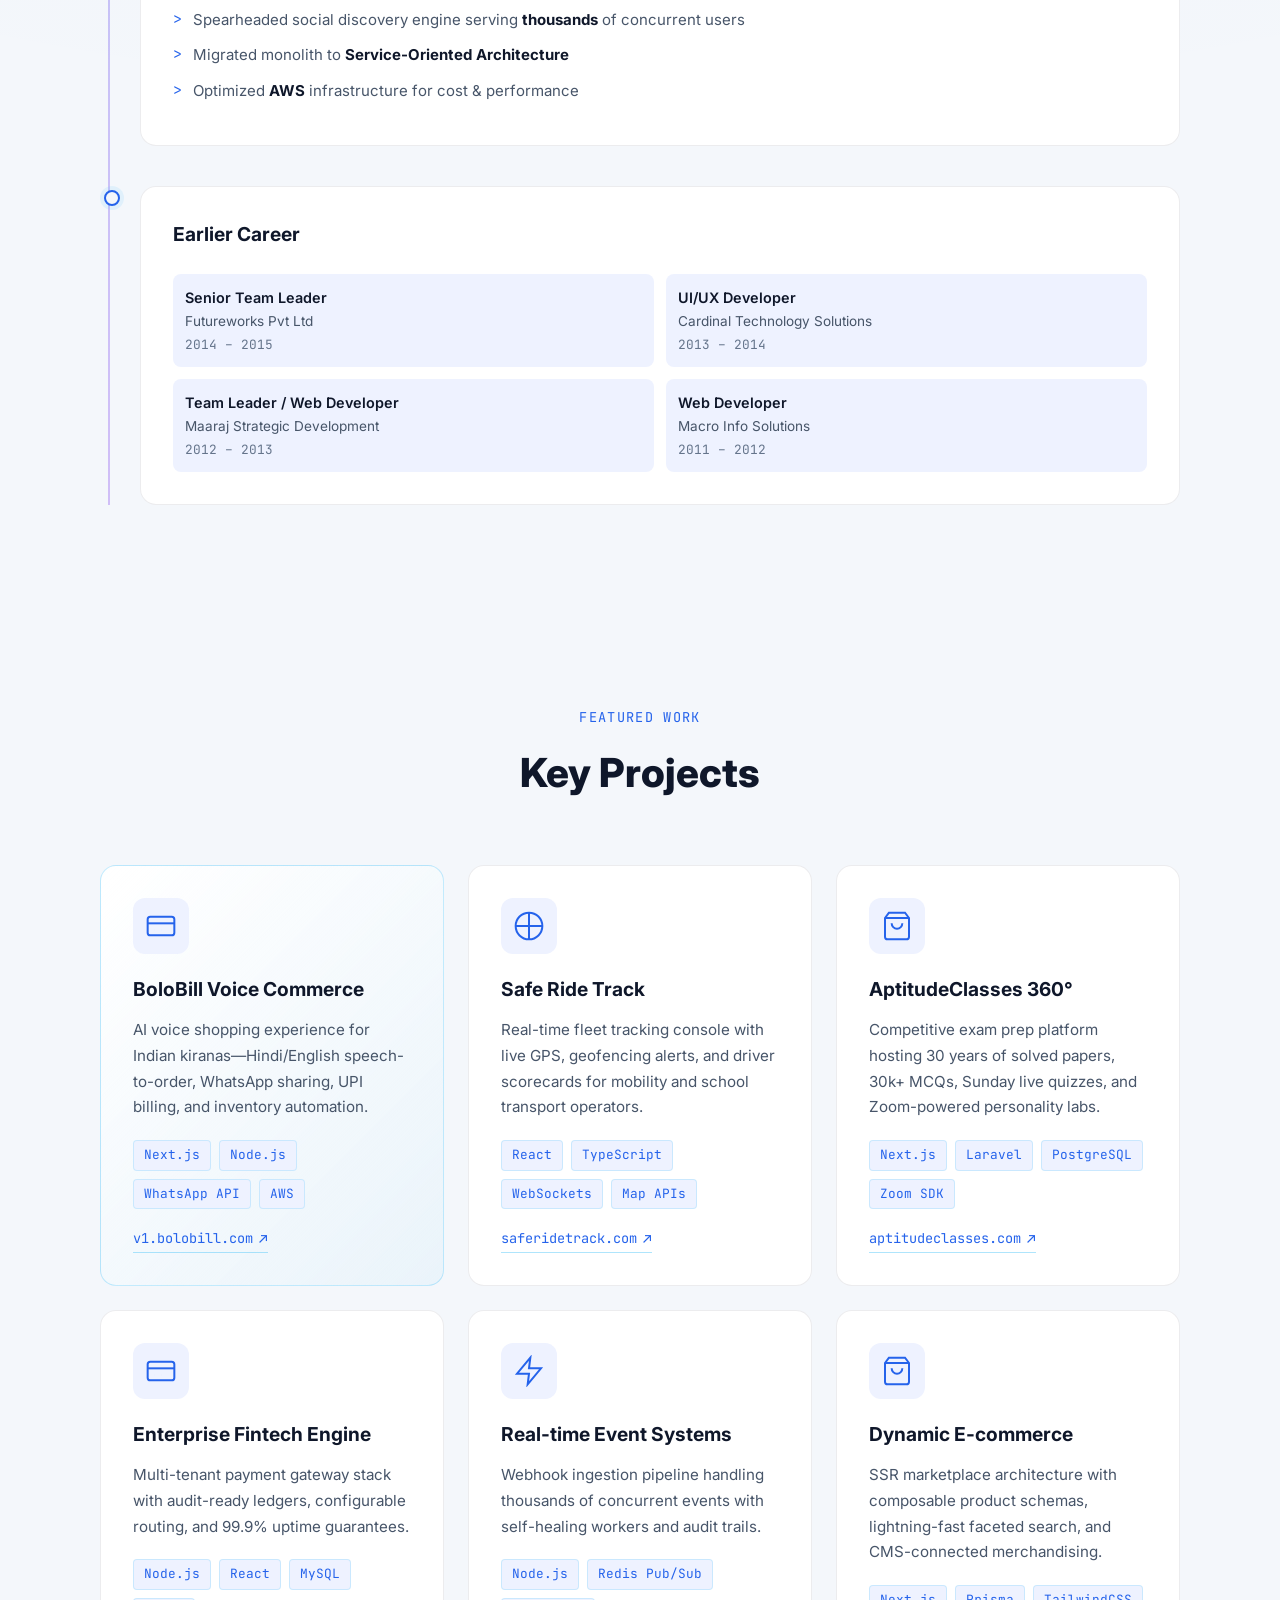
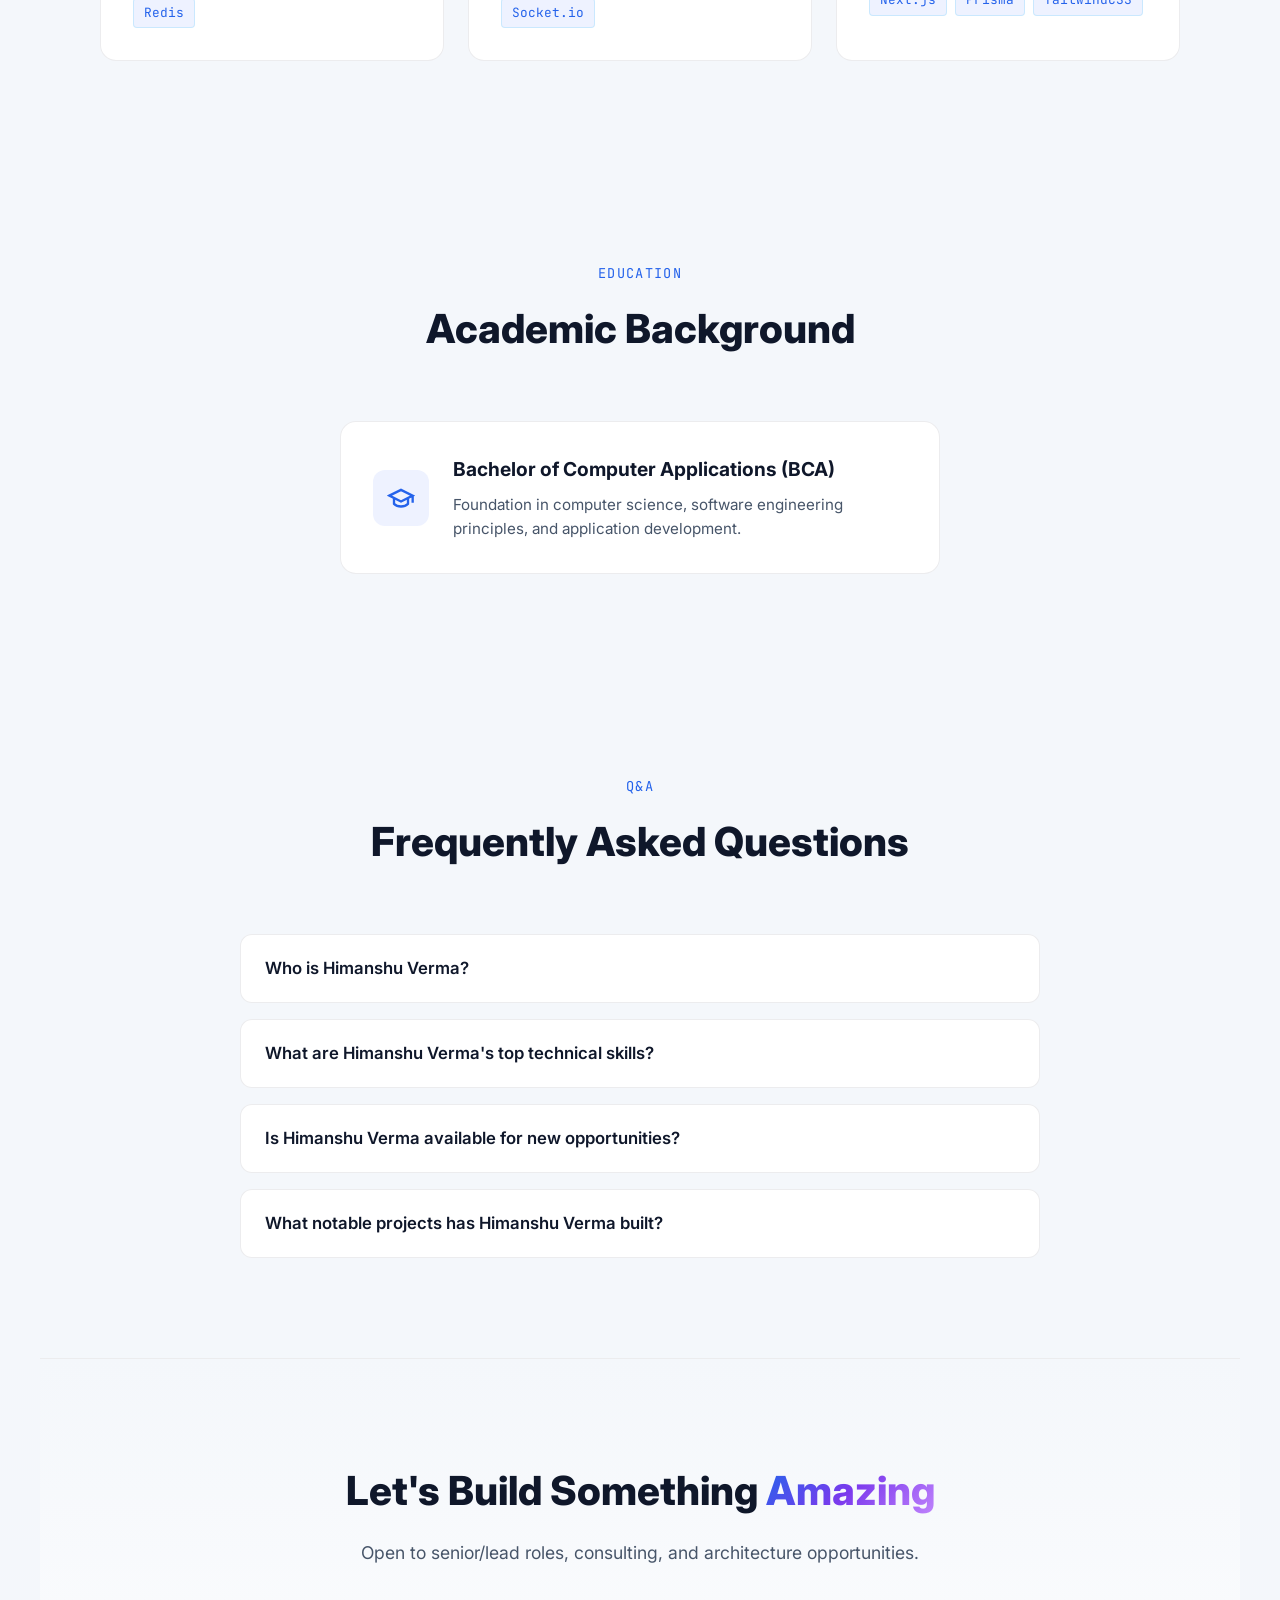
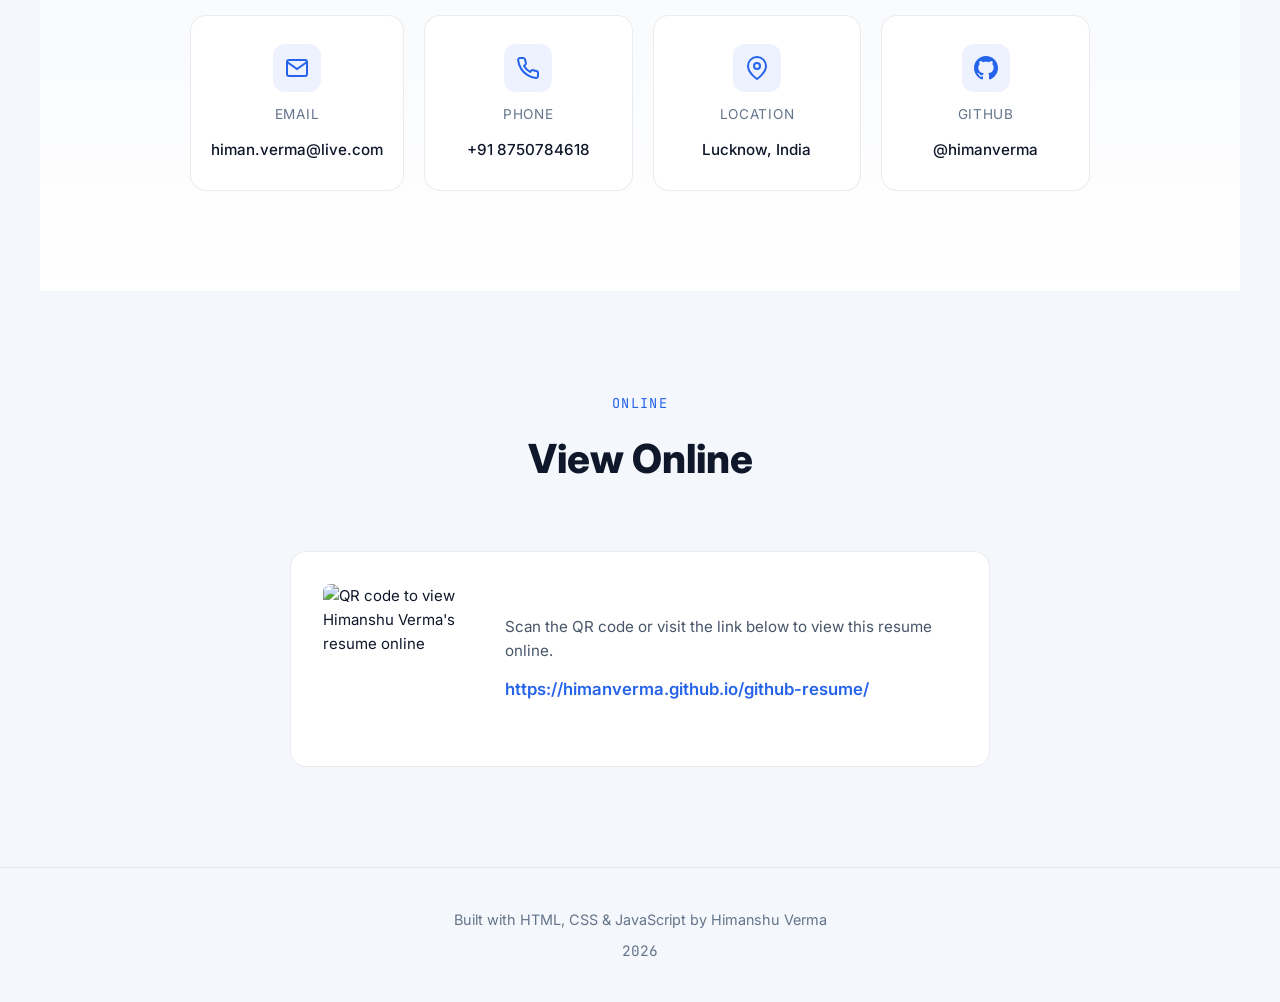
==== commit 18d18731: "PDF updates" ====
--- a/index.html
+++ b/index.html
@@ -721,6 +721,25 @@
         </div>
     </section>
 
+    <!-- Online Resume / QR Code (Prints with PDF) -->
+    <section class="online-resume" id="online-resume">
+        <div class="section-header">
+            <span class="section-tag">Online</span>
+            <h2 class="section-title">View Online</h2>
+        </div>
+        <div class="online-resume-card">
+            <div class="online-resume-qr">
+                <img src="https://api.qrserver.com/v1/create-qr-code/?size=150x150&data=https://himanverma.github.io/github-resume/" alt="QR code to view Himanshu Verma's resume online" width="150" height="150">
+            </div>
+            <div class="online-resume-info">
+                <p class="online-resume-text">Scan the QR code or visit the link below to view this resume online.</p>
+                <a href="https://himanverma.github.io/github-resume/" class="online-resume-link" target="_blank" rel="noopener noreferrer">
+                    https://himanverma.github.io/github-resume/
+                </a>
+            </div>
+        </div>
+    </section>
+
     </main>
 
     <!-- Footer -->
--- a/styles.css
+++ b/styles.css
@@ -1647,7 +1647,7 @@
     .education-icon, .contact-icon, .contact-item .contact-icon,
     .skill-icon, .footer, .project-link, .btn svg,
     .hero-cta .btn-primary, .hero-cta .btn-secondary:first-of-type,
-    #downloadPdfBtn {
+    #downloadPdfBtn, .faq {
         display: none !important;
     }
 
@@ -2000,6 +2000,48 @@
     .earlier-role {
         page-break-inside: avoid;
     }
+
+    /* Online resume QR card in print - top right corner */
+    .online-resume {
+        position: absolute !important;
+        top: 0 !important;
+        right: 0 !important;
+        width: 110pt !important;
+        padding: 0 !important;
+        margin: 0 !important;
+        page-break-inside: avoid;
+    }
+
+    .online-resume .section-header {
+        display: none !important;
+    }
+
+    .online-resume-card {
+        background: none !important;
+        border: none !important;
+        padding: 0 !important;
+        flex-direction: column !important;
+        gap: 4pt !important;
+        align-items: flex-end !important;
+        max-width: none !important;
+    }
+
+    .online-resume-qr img {
+        width: 80pt !important;
+        height: 80pt !important;
+        border-radius: 2pt !important;
+    }
+
+    .online-resume-text {
+        display: none !important;
+    }
+
+    .online-resume-link {
+        color: #111 !important;
+        font-size: 7pt !important;
+        text-align: right !important;
+        line-height: 1.3 !important;
+    }
 }
 
 /* FAQ Section (AEO) */
@@ -2056,3 +2098,64 @@
         padding: 16px 20px;
     }
 }
+
+/* Online Resume / QR Code Section */
+.online-resume {
+    padding: var(--section-padding) 60px;
+    max-width: 1200px;
+    margin: 0 auto;
+}
+
+.online-resume-card {
+    display: flex;
+    align-items: center;
+    gap: 32px;
+    background: var(--bg-card);
+    border: 1px solid var(--border-color);
+    border-radius: 16px;
+    padding: 32px;
+    max-width: 700px;
+    margin: 0 auto;
+}
+
+.online-resume-qr img {
+    display: block;
+    border-radius: 8px;
+    width: 150px;
+    height: 150px;
+}
+
+.online-resume-info {
+    flex: 1;
+}
+
+.online-resume-text {
+    color: var(--text-secondary);
+    margin-bottom: 12px;
+    line-height: 1.6;
+    font-size: 0.95rem;
+}
+
+.online-resume-link {
+    color: var(--accent-primary);
+    font-weight: 600;
+    font-size: 1.05rem;
+    text-decoration: none;
+    word-break: break-all;
+}
+
+.online-resume-link:hover {
+    text-decoration: underline;
+}
+
+@media (max-width: 768px) {
+    .online-resume {
+        padding: 60px 24px;
+    }
+    .online-resume-card {
+        flex-direction: column;
+        text-align: center;
+        padding: 24px;
+        gap: 20px;
+    }
+}
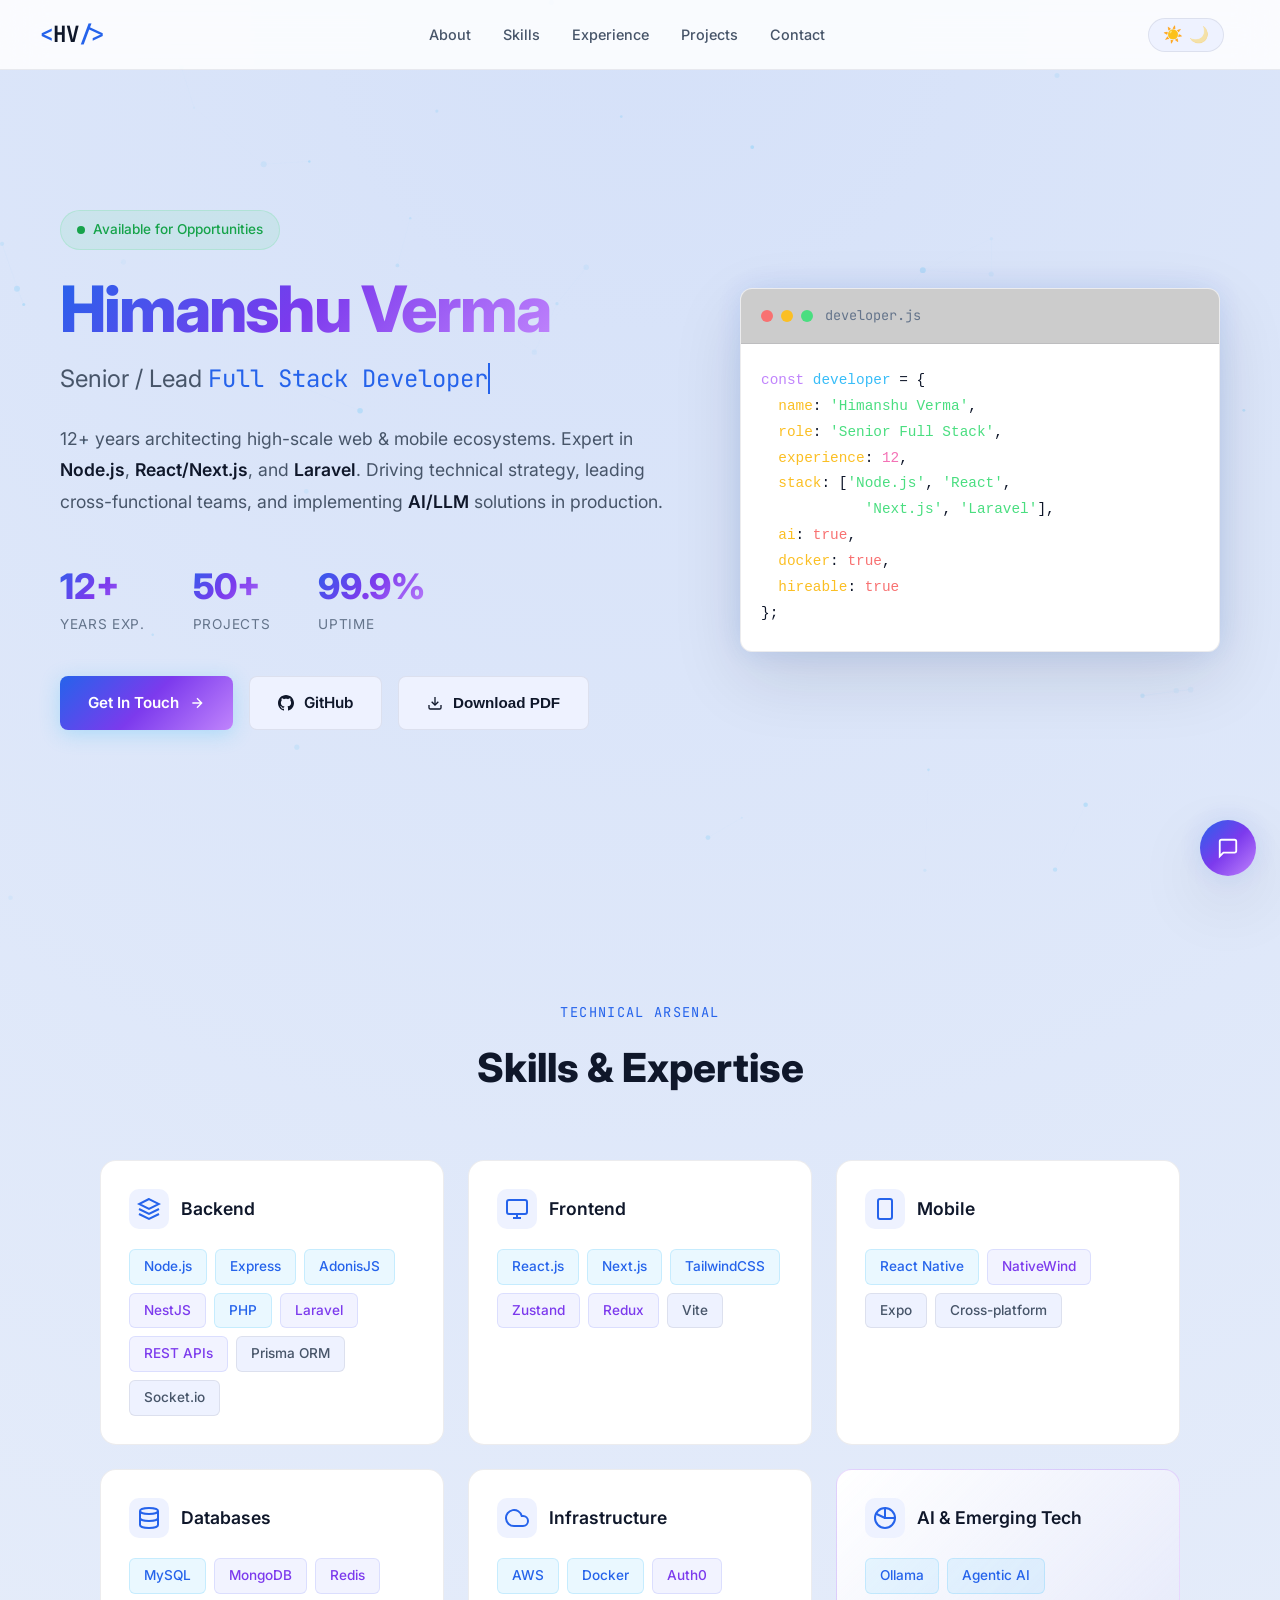
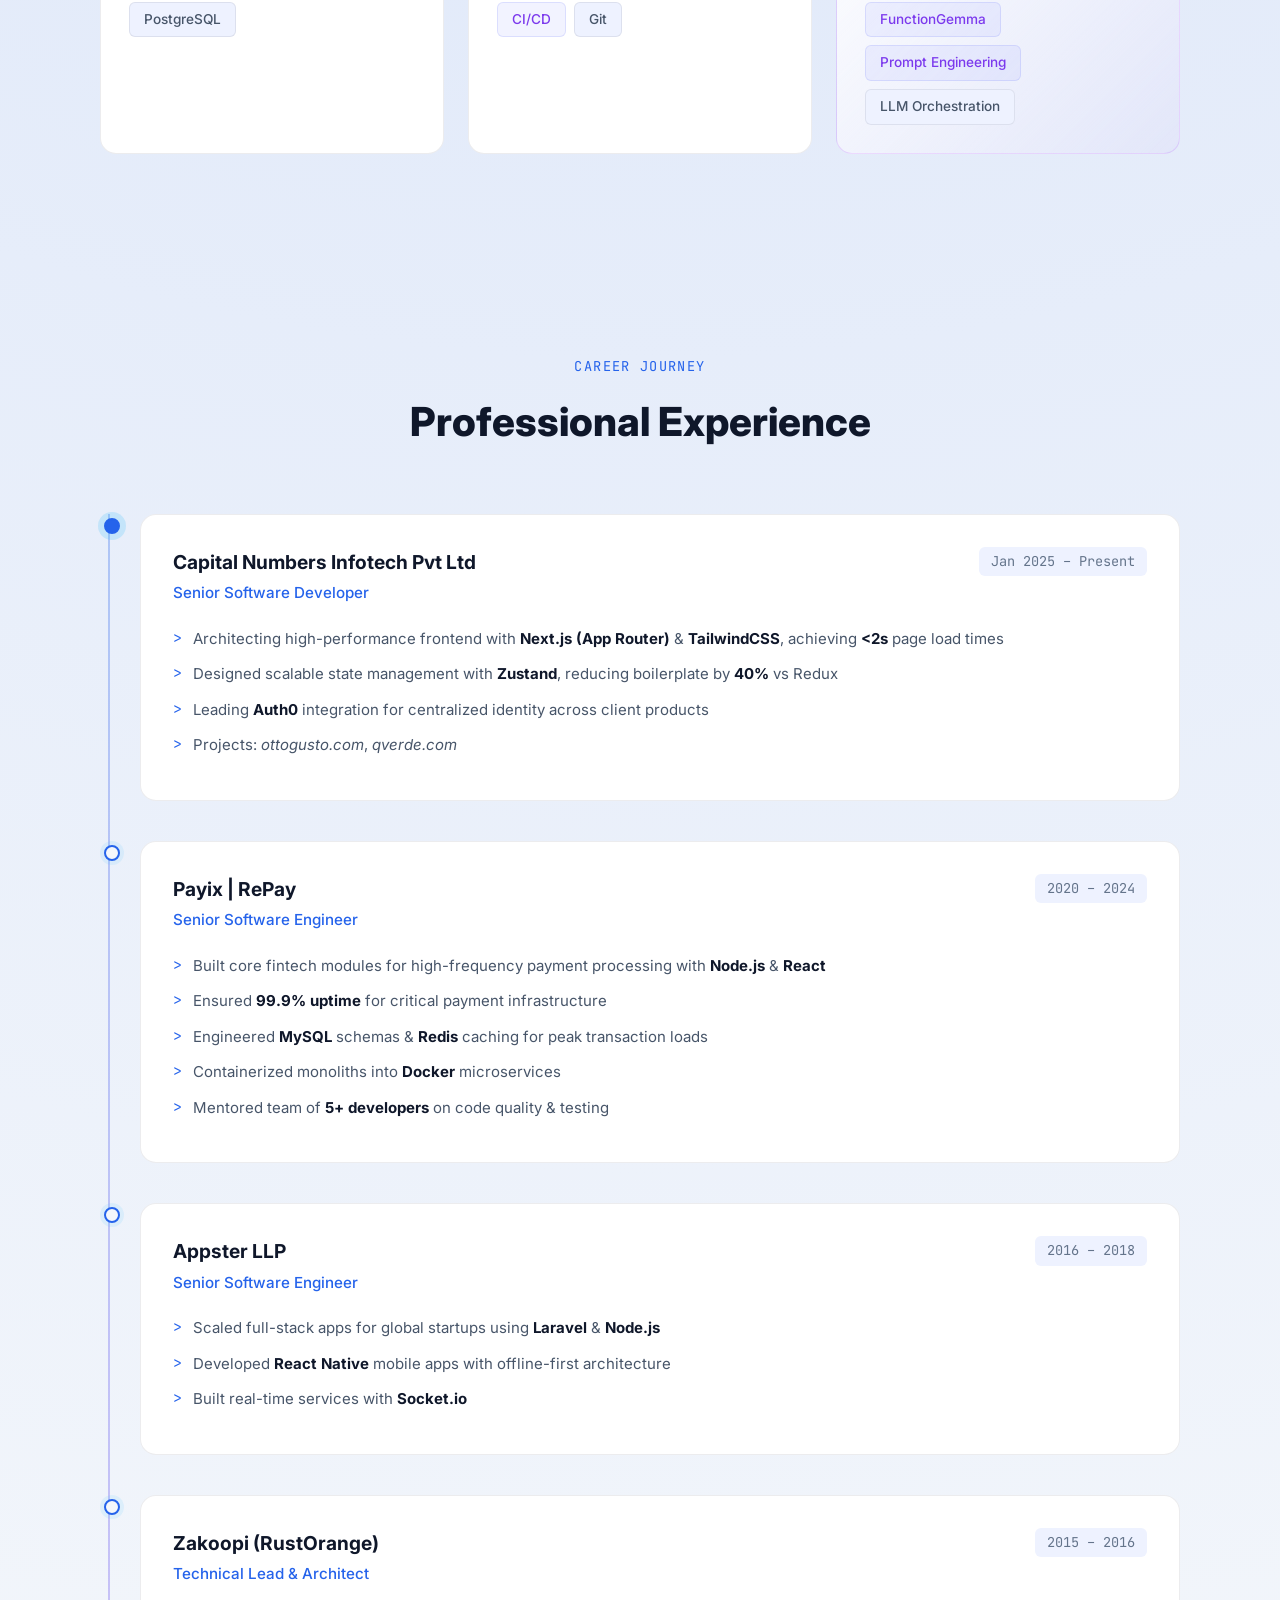
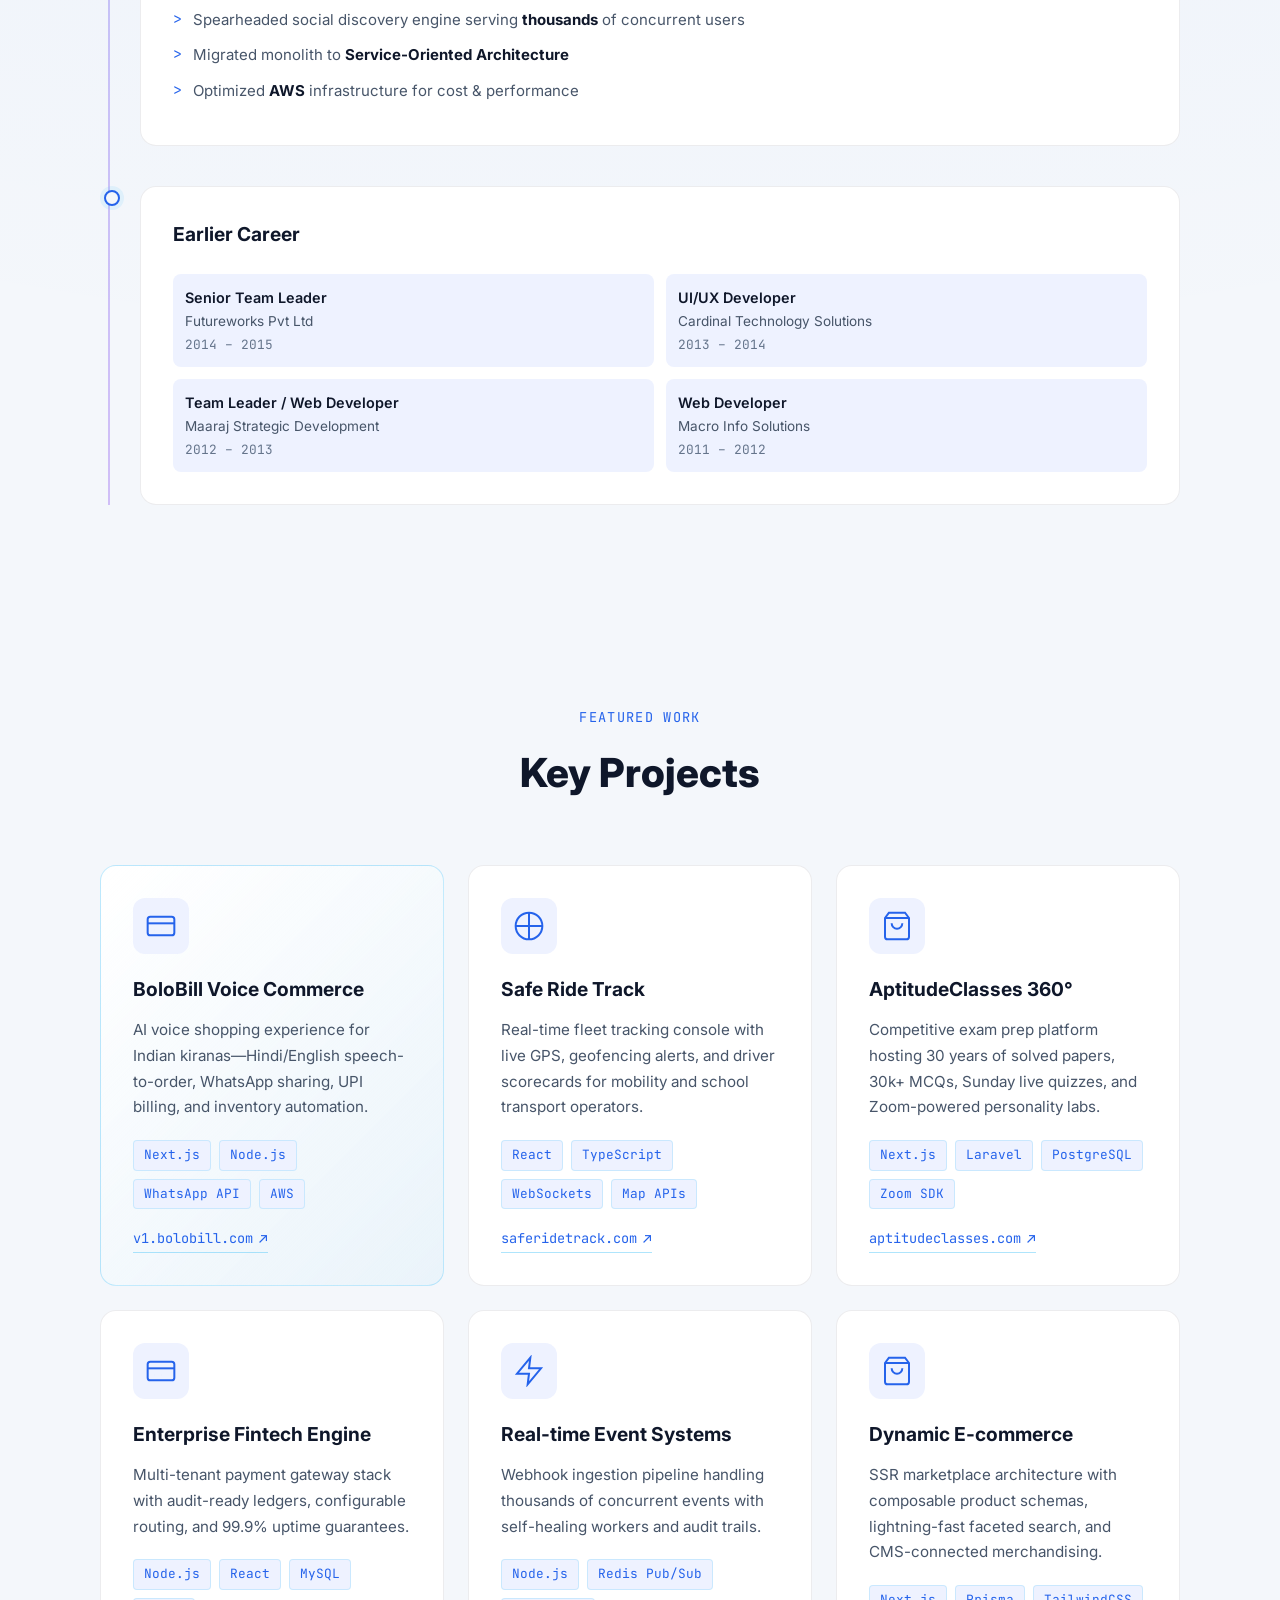
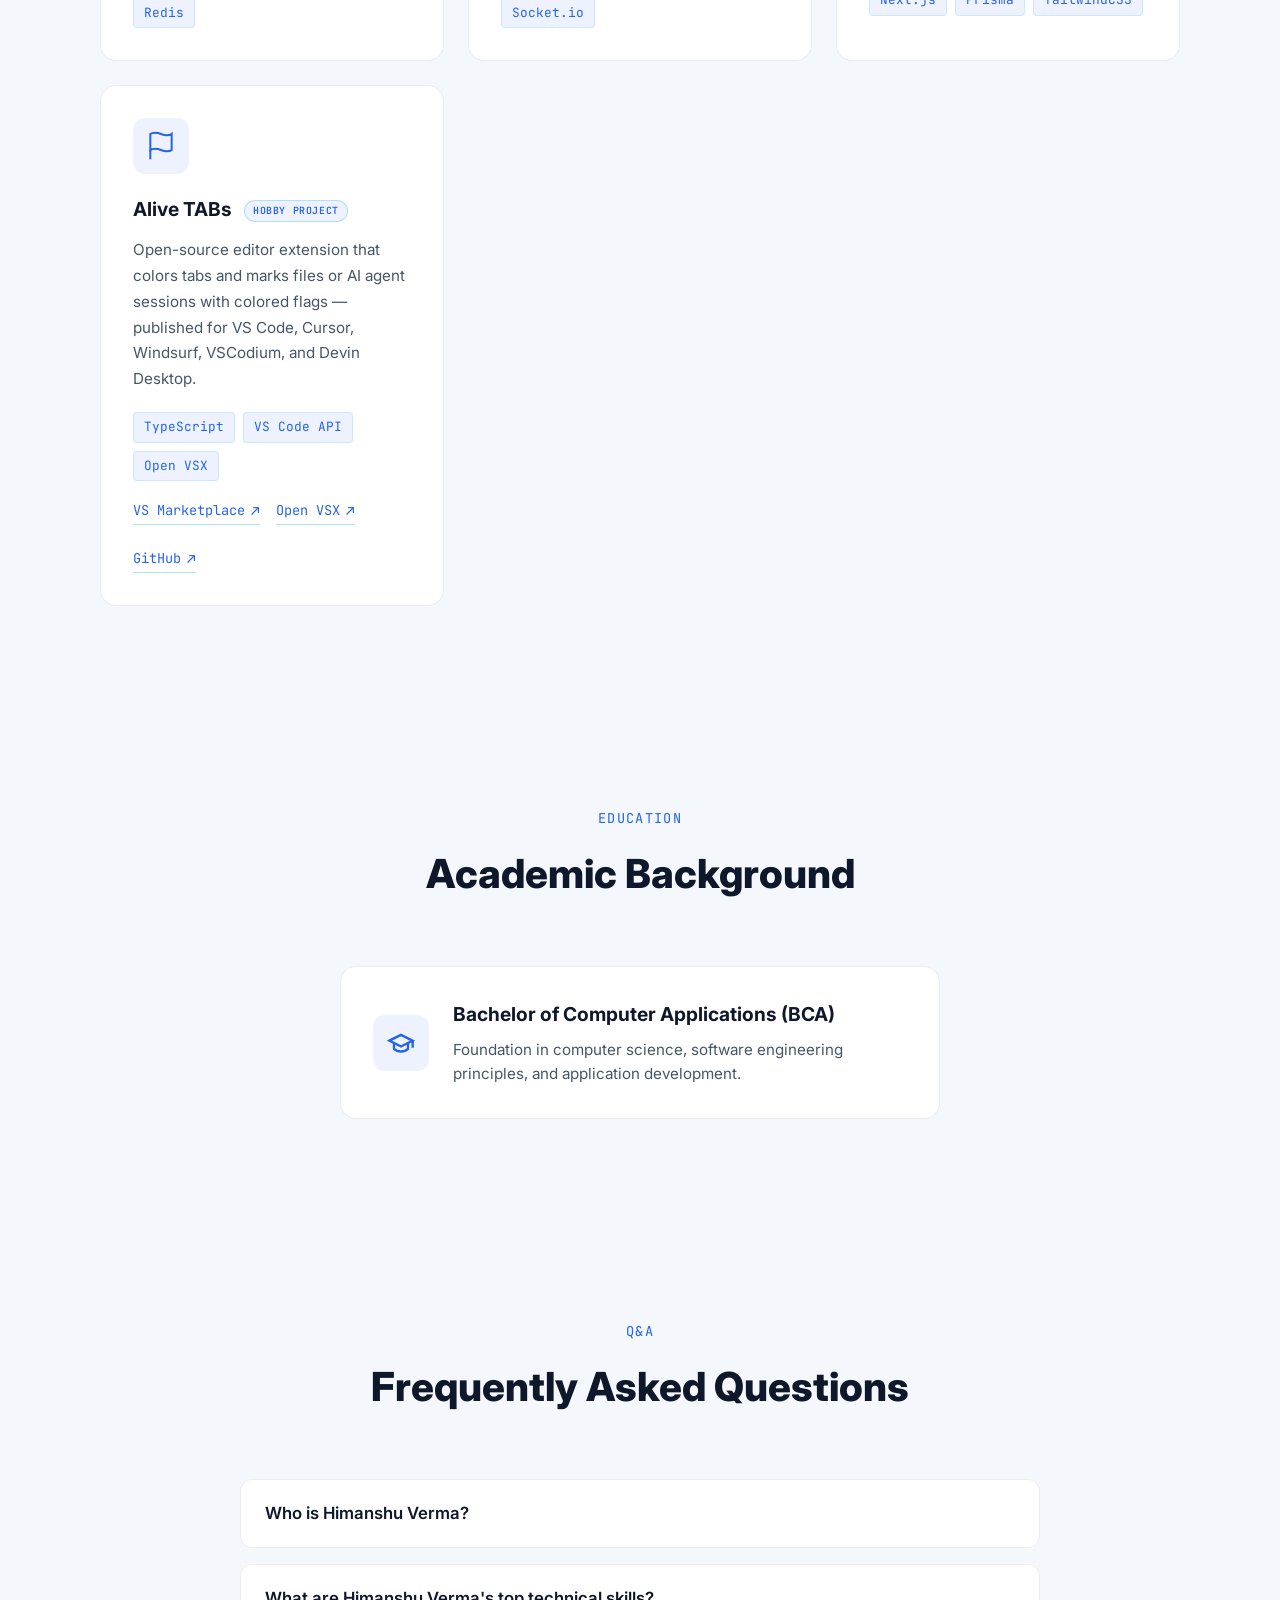
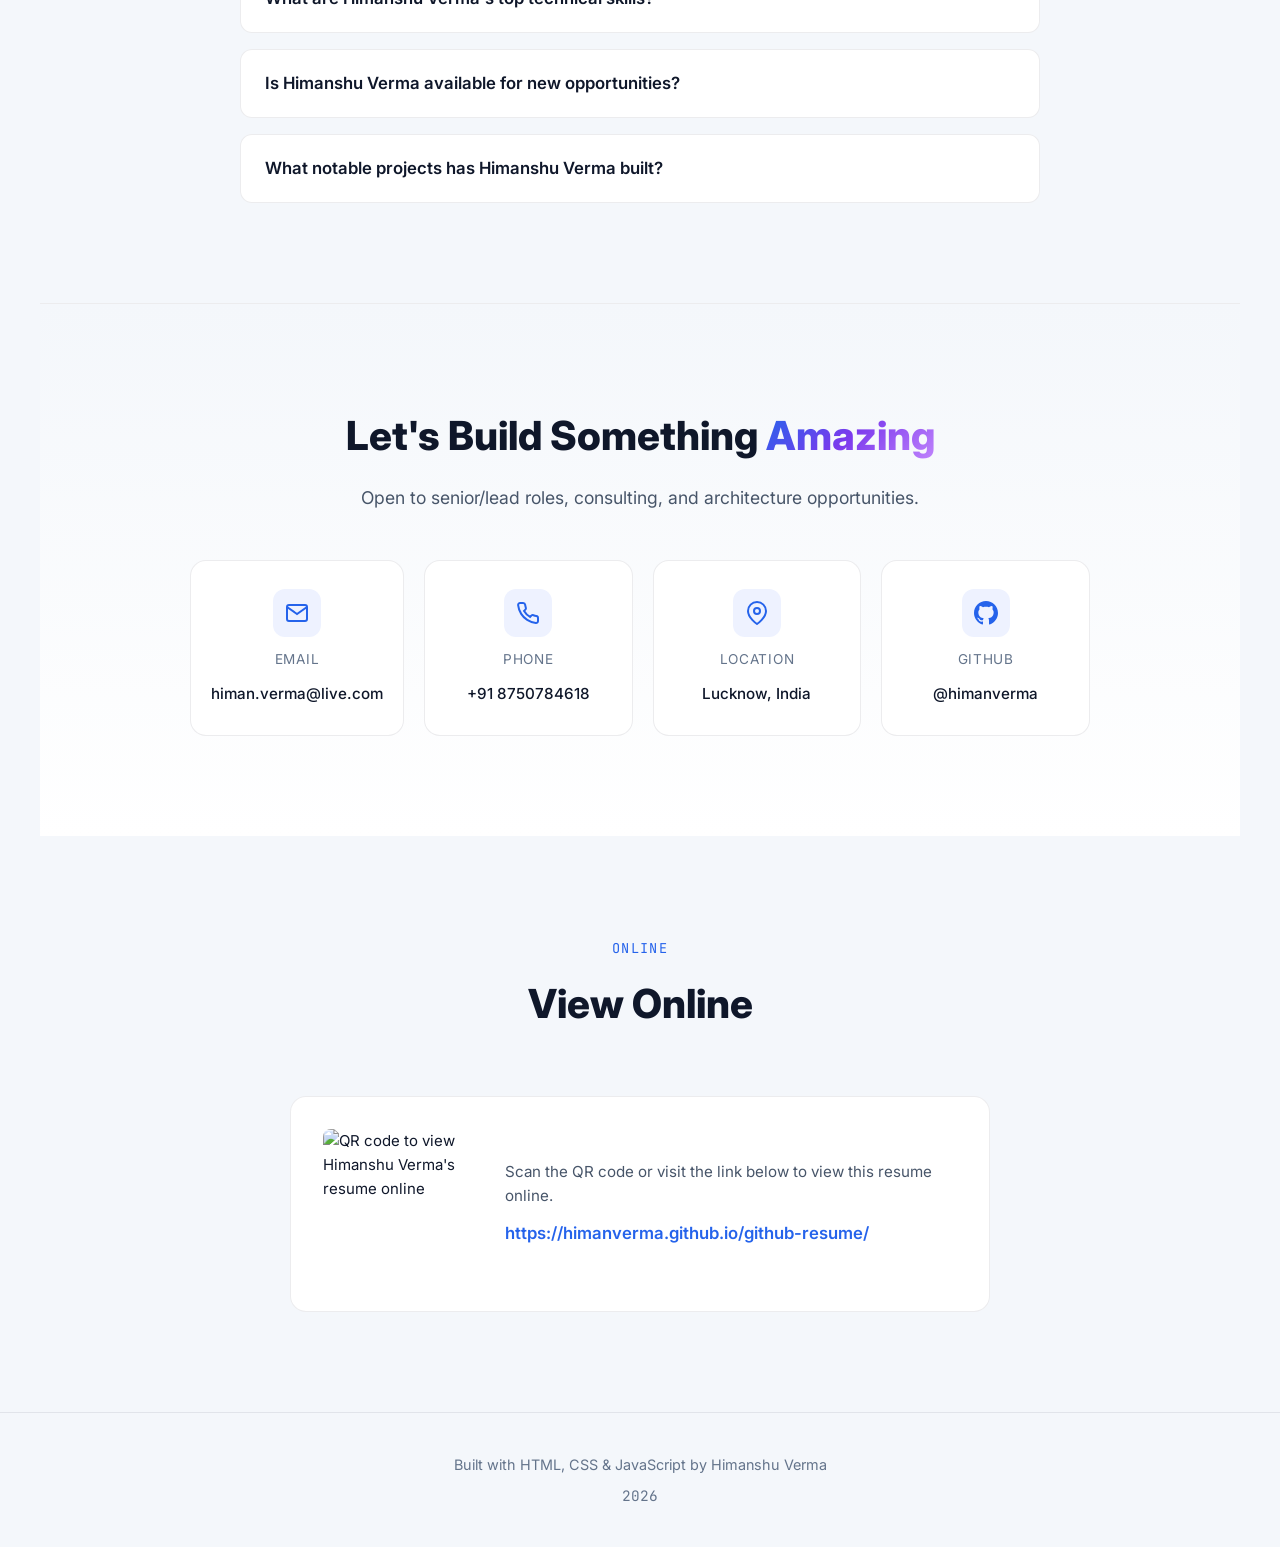
==== commit f9ae53f2: "- [index.html] Add Alive TABs project card with Hobby Project badge and VS Marketplace/Open VSX/GitH" ====
--- a/index.html
+++ b/index.html
@@ -150,7 +150,7 @@
                         "name": "What notable projects has Himanshu Verma built?",
                         "acceptedAnswer": {
                             "@type": "Answer",
-                            "text": "Notable projects include BoloBill Voice Commerce (AI voice shopping for Indian retailers), Safe Ride Track (real-time fleet tracking), AptitudeClasses 360 (competitive exam prep platform), and multiple enterprise fintech and e-commerce engines."
+                            "text": "Notable projects include BoloBill Voice Commerce (AI voice shopping for Indian retailers), Safe Ride Track (real-time fleet tracking), AptitudeClasses 360 (competitive exam prep platform), multiple enterprise fintech and e-commerce engines, and Alive TABs (an open-source VS Code extension published on the VS Marketplace and Open VSX)."
                         }
                     }
                 ]
@@ -234,6 +234,7 @@
         <p><strong>Enterprise Fintech Engine</strong> — Multi-tenant payment gateway with audit-ready ledgers, configurable routing, and 99.9% uptime. Tech: Node.js, React, MySQL, Redis.</p>
         <p><strong>Real-time Event Systems</strong> — Webhook ingestion pipeline handling thousands of concurrent events with self-healing workers and audit trails. Tech: Node.js, Redis Pub/Sub, Socket.io.</p>
         <p><strong>Dynamic E-commerce</strong> — SSR marketplace with composable product schemas, faceted search, and CMS-connected merchandising. Tech: Next.js, Prisma, TailwindCSS.</p>
+        <p><strong>Alive TABs (personal hobby project)</strong> — Open-source editor extension that colors tabs and marks files or AI agent sessions with colored flags, published on the VS Code Marketplace and Open VSX for VS Code, Cursor, Windsurf, VSCodium, and Devin Desktop. Tech: TypeScript, VS Code Extension API.</p>
     </div>
 
     <!-- Background Canvas for Particle Effect -->
@@ -629,6 +630,22 @@
                     <span>Next.js</span><span>Prisma</span><span>TailwindCSS</span>
                 </div>
             </div>
+
+            <div class="project-card">
+                <div class="project-icon">
+                    <svg width="32" height="32" viewBox="0 0 24 24" fill="none" stroke="currentColor" stroke-width="1.5"><path d="M4 15s1-1 4-1 5 2 8 2 4-1 4-1V3s-1 1-4 1-5-2-8-2-4 1-4 1z"/><line x1="4" y1="22" x2="4" y2="15"/></svg>
+                </div>
+                <h3>Alive TABs <span class="project-badge">Hobby Project</span></h3>
+                <p>Open-source editor extension that colors tabs and marks files or AI agent sessions with colored flags — published for VS Code, Cursor, Windsurf, VSCodium, and Devin Desktop.</p>
+                <div class="project-tech">
+                    <span>TypeScript</span><span>VS Code API</span><span>Open VSX</span>
+                </div>
+                <div class="project-links">
+                    <a href="https://marketplace.visualstudio.com/items?itemName=WebieAPP.alivetabs" target="_blank" rel="noopener noreferrer" class="project-link">VS Marketplace</a>
+                    <a href="https://open-vsx.org/extension/himanverma/alivetabs" target="_blank" rel="noopener noreferrer" class="project-link">Open VSX</a>
+                    <a href="https://github.com/himanverma/alive-tabs" target="_blank" rel="noopener noreferrer" class="project-link">GitHub</a>
+                </div>
+            </div>
         </div>
     </section>
 
@@ -677,7 +694,7 @@
             <details class="faq-item">
                 <summary>What notable projects has Himanshu Verma built?</summary>
                 <div class="faq-answer">
-                    <p>Notable projects include BoloBill Voice Commerce (AI voice shopping for Indian retailers), Safe Ride Track (real-time fleet tracking), AptitudeClasses 360 (competitive exam prep platform), and multiple enterprise fintech and e-commerce engines.</p>
+                    <p>Notable projects include BoloBill Voice Commerce (AI voice shopping for Indian retailers), Safe Ride Track (real-time fleet tracking), AptitudeClasses 360 (competitive exam prep platform), multiple enterprise fintech and e-commerce engines, and Alive TABs (an open-source VS Code extension published on the VS Marketplace and Open VSX).</p>
                 </div>
             </details>
         </div>
--- a/styles.css
+++ b/styles.css
@@ -849,6 +849,28 @@
     border-color: var(--accent-primary);
 }
 
+.project-links {
+    display: flex;
+    flex-wrap: wrap;
+    gap: 4px 16px;
+}
+
+.project-badge {
+    display: inline-block;
+    margin-left: 8px;
+    padding: 2px 8px;
+    border-radius: 999px;
+    font-family: var(--font-mono);
+    font-size: 0.62rem;
+    font-weight: 600;
+    text-transform: uppercase;
+    letter-spacing: 0.06em;
+    vertical-align: middle;
+    color: var(--accent-primary);
+    background: var(--bg-tertiary);
+    border: 1px solid rgba(56, 189, 248, 0.35);
+}
+
 /* Education */
 .education-card {
     display: flex;
@@ -1645,7 +1667,7 @@
     .pulse-dot, .typewriter, .code-window, .section-tag,
     .timeline-line, .timeline-dot, .project-icon,
     .education-icon, .contact-icon, .contact-item .contact-icon,
-    .skill-icon, .footer, .project-link, .btn svg,
+    .skill-icon, .footer, .project-link, .project-links, .btn svg,
     .hero-cta .btn-primary, .hero-cta .btn-secondary:first-of-type,
     #downloadPdfBtn, .faq {
         display: none !important;
@@ -1665,7 +1687,7 @@
     .hero {
         min-height: auto !important;
         padding: 0 0 10pt 0 !important;
-        margin: 0 0 8pt 0 !important;
+        margin: 150pt 0 8pt 0 !important;
         gap: 0 !important;
         display: block !important;
         text-align: left !important;
@@ -1926,6 +1948,15 @@
         color: #333 !important;
         border: 0.5pt solid #ddd !important;
         font-family: var(--font-mono);
+    }
+
+    .project-badge {
+        font-size: 5.5pt !important;
+        padding: 0.5pt 3pt !important;
+        margin-left: 4pt !important;
+        background: none !important;
+        color: #333 !important;
+        border: 0.5pt solid #bbb !important;
     }
 
     /* Education */
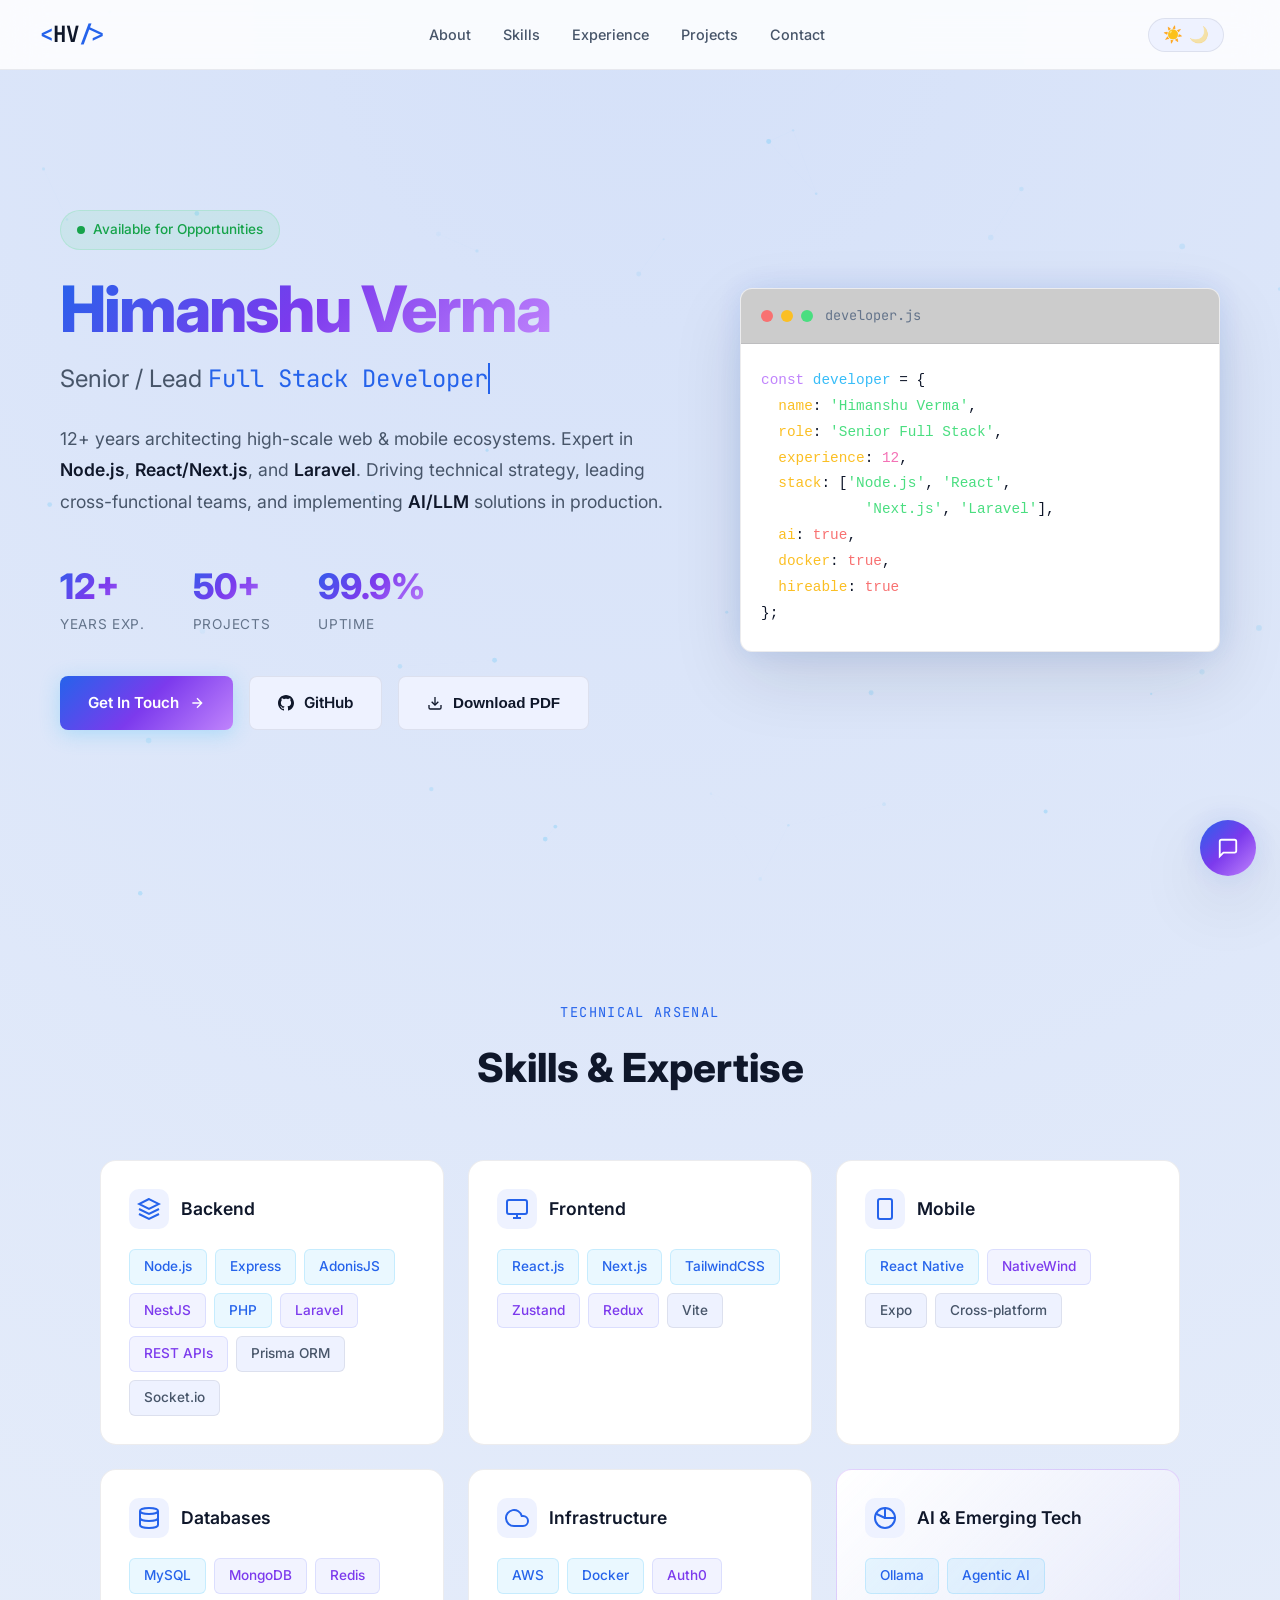
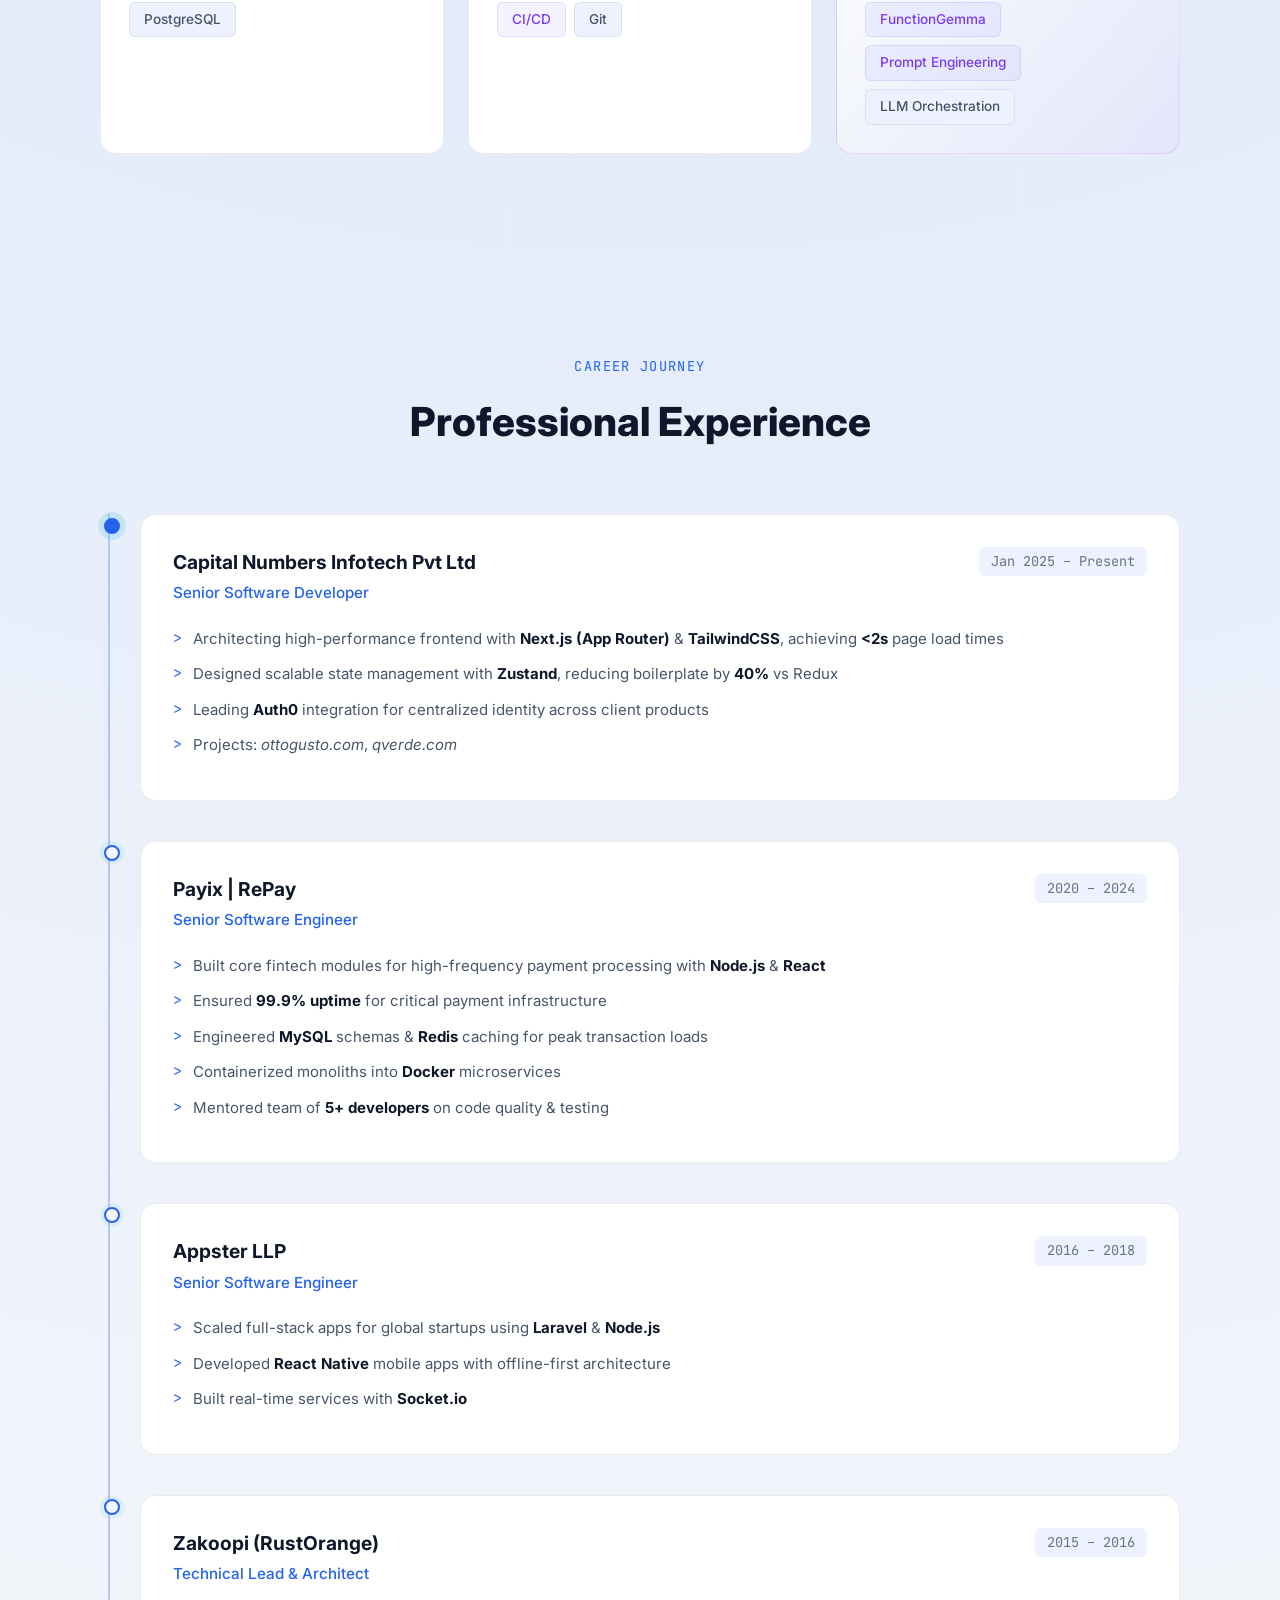
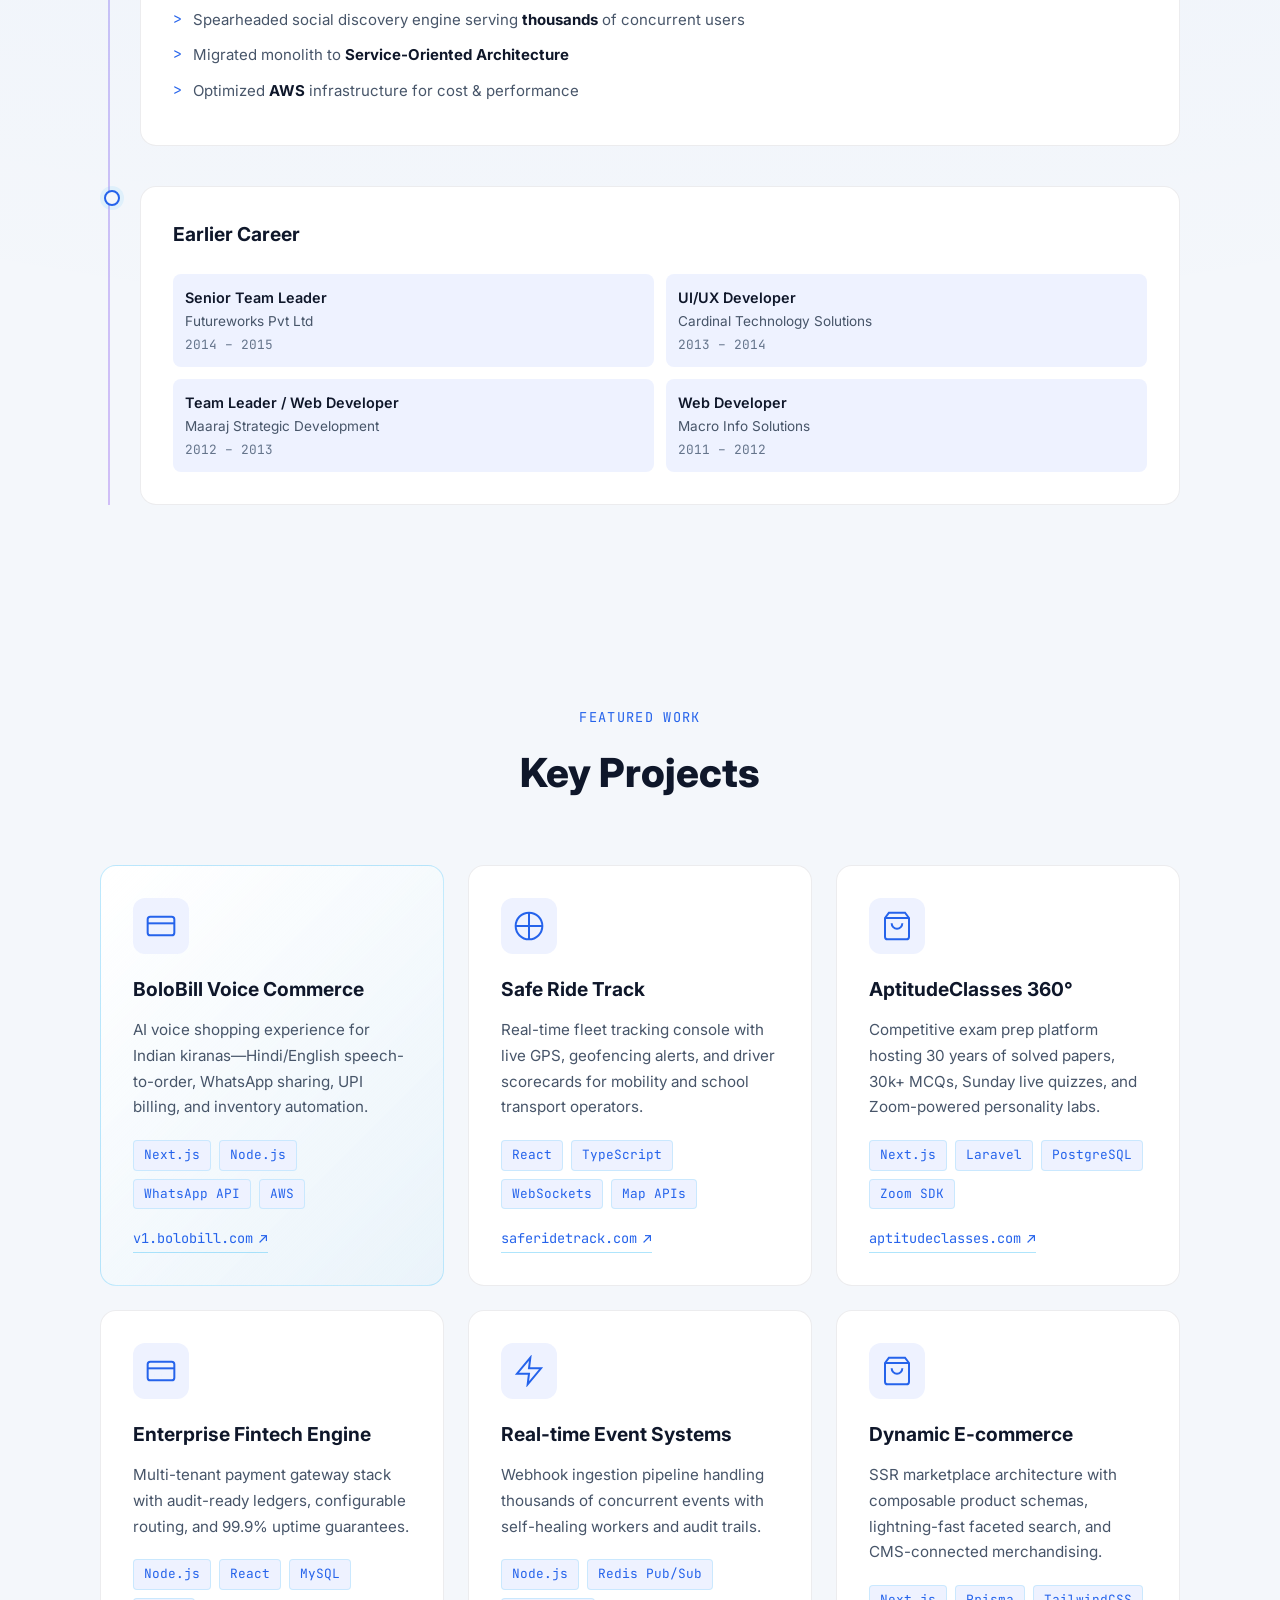
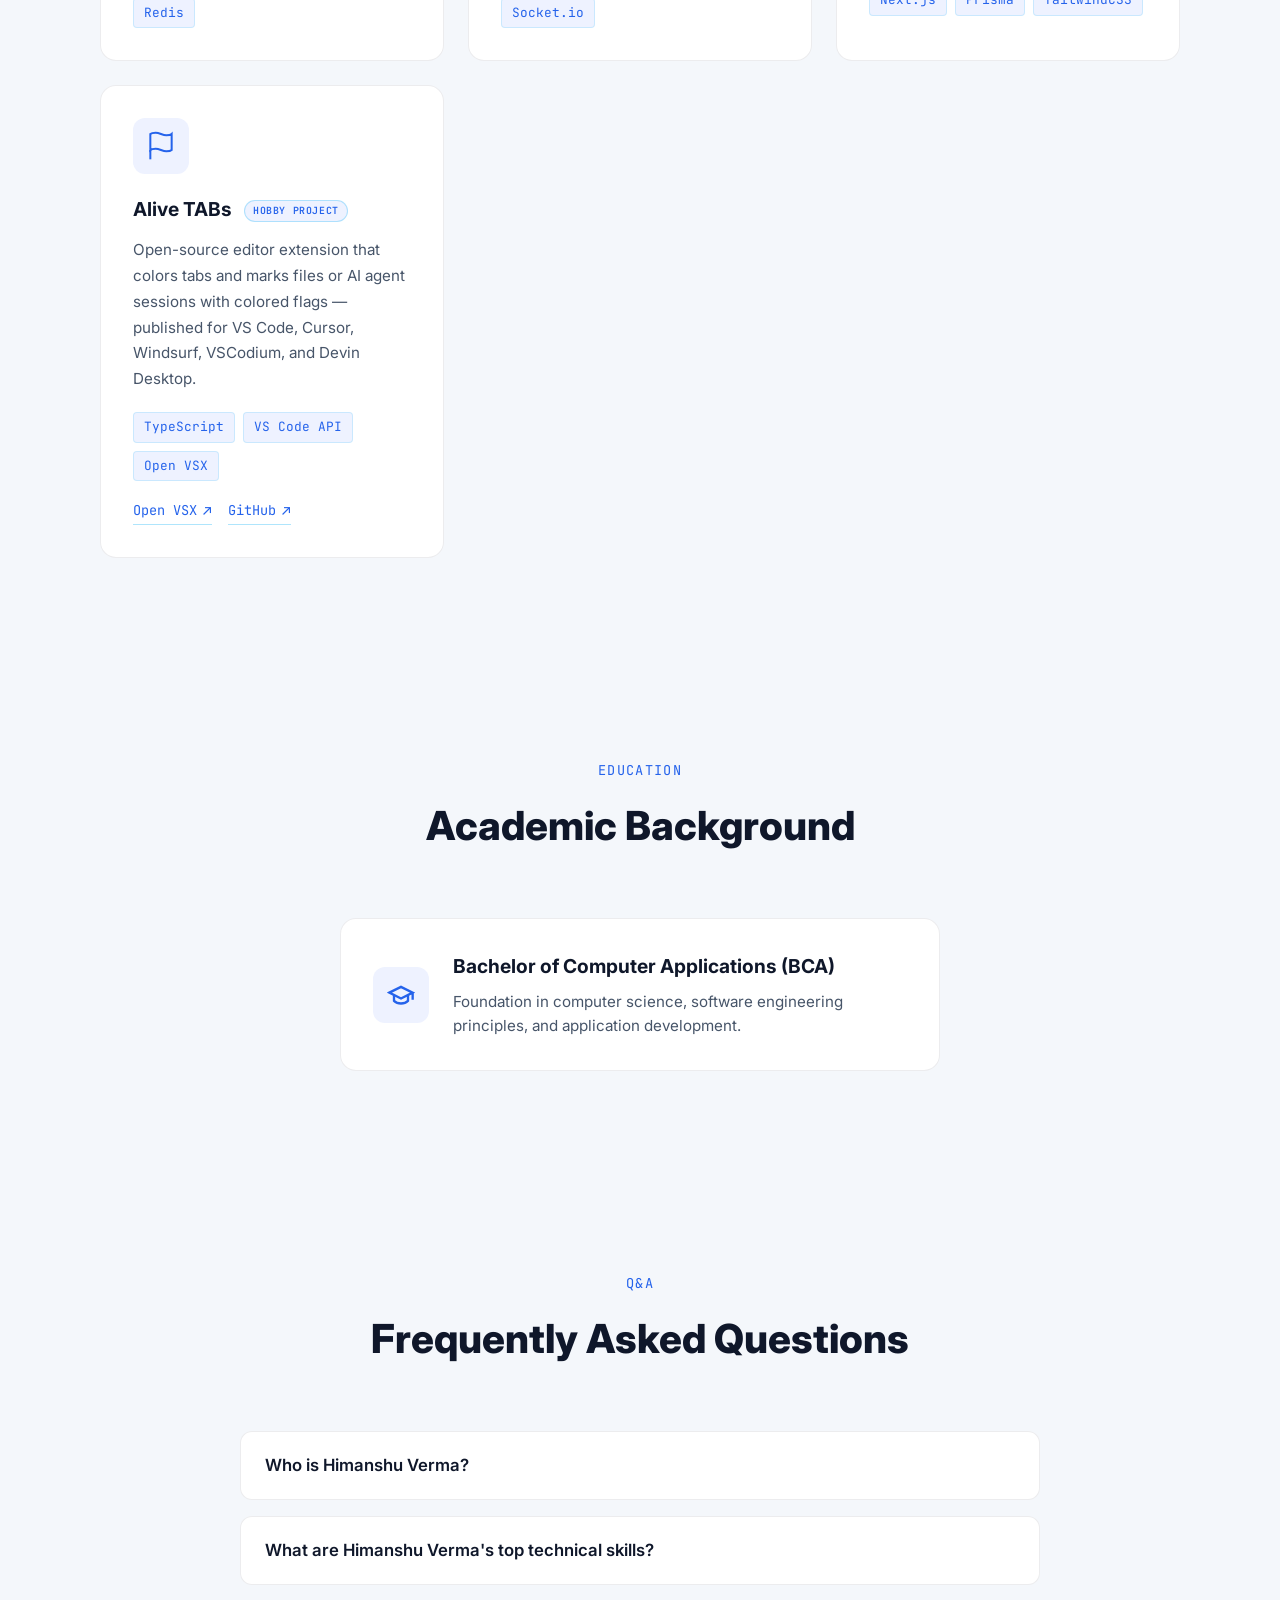
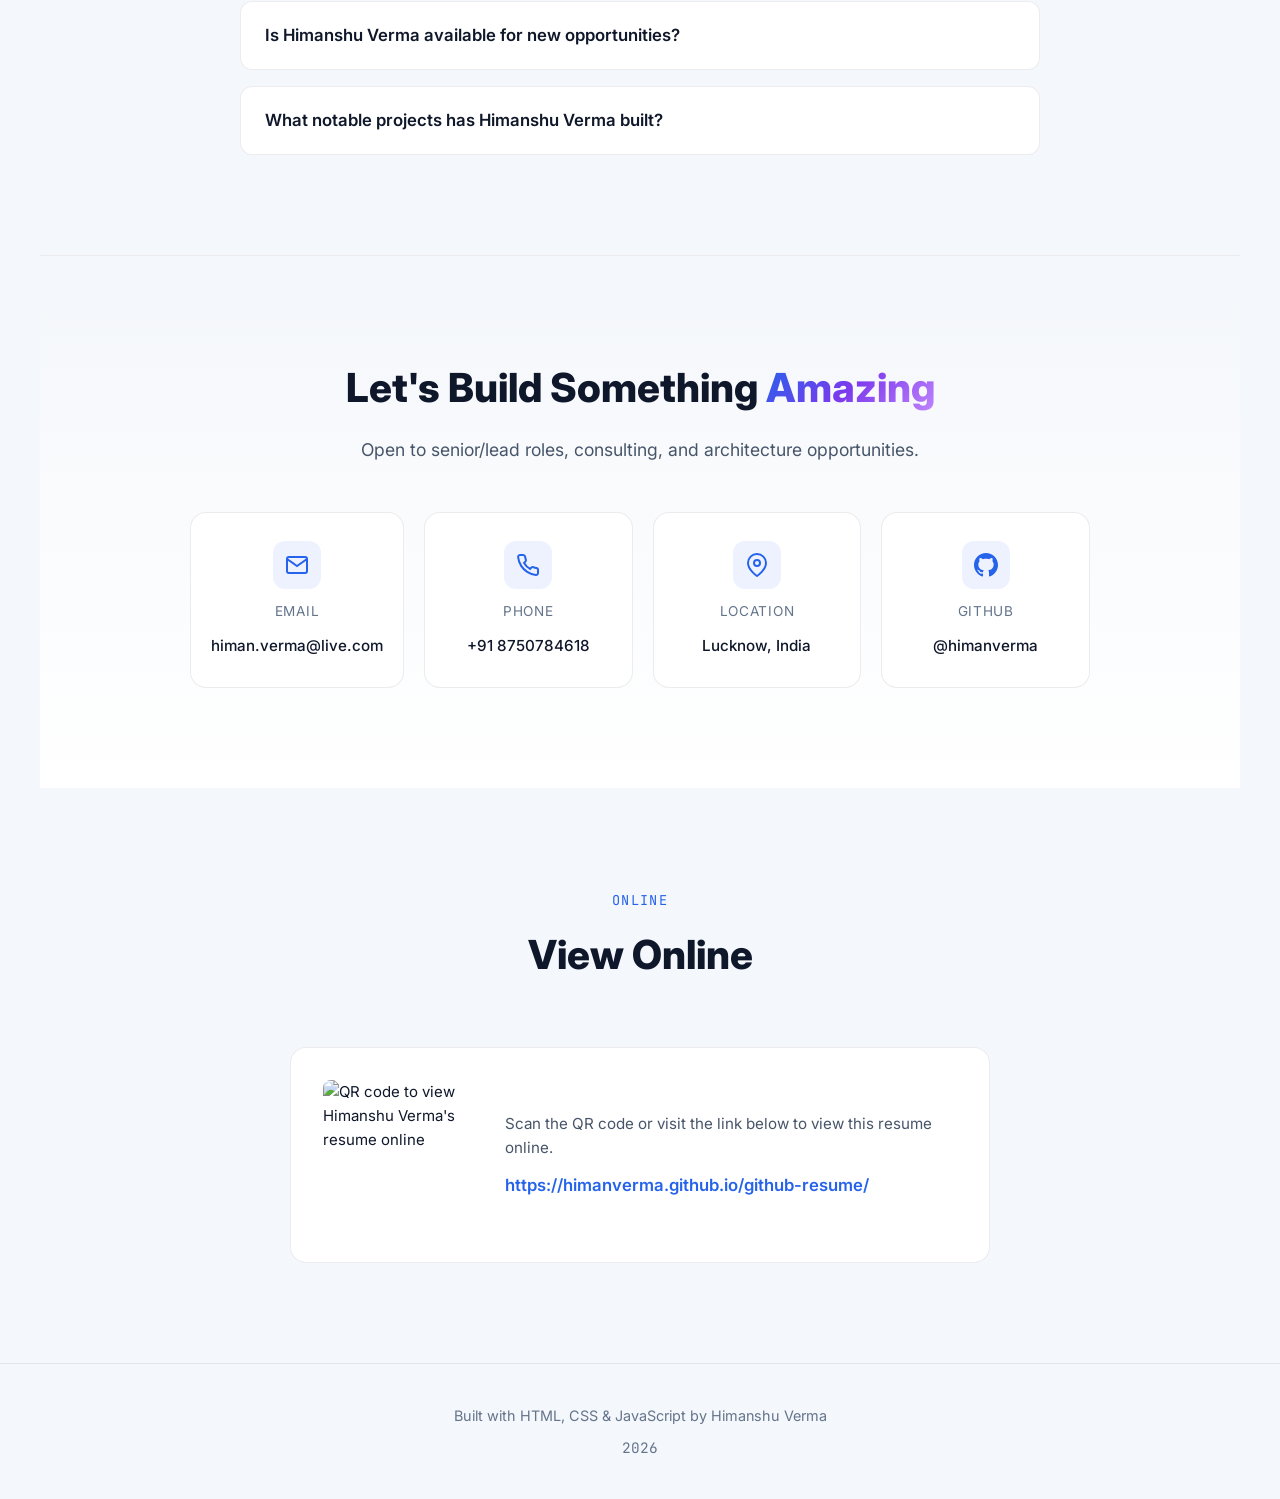
==== commit c6eef625: "Add Alive TABs to printable resume and fix marketplace links - resume.html: add Alive TABs to Key Pr" ====
--- a/index.html
+++ b/index.html
@@ -150,7 +150,7 @@
                         "name": "What notable projects has Himanshu Verma built?",
                         "acceptedAnswer": {
                             "@type": "Answer",
-                            "text": "Notable projects include BoloBill Voice Commerce (AI voice shopping for Indian retailers), Safe Ride Track (real-time fleet tracking), AptitudeClasses 360 (competitive exam prep platform), multiple enterprise fintech and e-commerce engines, and Alive TABs (an open-source VS Code extension published on the VS Marketplace and Open VSX)."
+                            "text": "Notable projects include BoloBill Voice Commerce (AI voice shopping for Indian retailers), Safe Ride Track (real-time fleet tracking), AptitudeClasses 360 (competitive exam prep platform), multiple enterprise fintech and e-commerce engines, and Alive TABs (an open-source VS Code extension published on Open VSX)."
                         }
                     }
                 ]
@@ -234,7 +234,7 @@
         <p><strong>Enterprise Fintech Engine</strong> — Multi-tenant payment gateway with audit-ready ledgers, configurable routing, and 99.9% uptime. Tech: Node.js, React, MySQL, Redis.</p>
         <p><strong>Real-time Event Systems</strong> — Webhook ingestion pipeline handling thousands of concurrent events with self-healing workers and audit trails. Tech: Node.js, Redis Pub/Sub, Socket.io.</p>
         <p><strong>Dynamic E-commerce</strong> — SSR marketplace with composable product schemas, faceted search, and CMS-connected merchandising. Tech: Next.js, Prisma, TailwindCSS.</p>
-        <p><strong>Alive TABs (personal hobby project)</strong> — Open-source editor extension that colors tabs and marks files or AI agent sessions with colored flags, published on the VS Code Marketplace and Open VSX for VS Code, Cursor, Windsurf, VSCodium, and Devin Desktop. Tech: TypeScript, VS Code Extension API.</p>
+        <p><strong>Alive TABs (personal hobby project)</strong> — Open-source editor extension that colors tabs and marks files or AI agent sessions with colored flags, published on Open VSX for VS Code, Cursor, Windsurf, VSCodium, and Devin Desktop. Tech: TypeScript, VS Code Extension API.</p>
     </div>
 
     <!-- Background Canvas for Particle Effect -->
@@ -641,8 +641,7 @@
                     <span>TypeScript</span><span>VS Code API</span><span>Open VSX</span>
                 </div>
                 <div class="project-links">
-                    <a href="https://marketplace.visualstudio.com/items?itemName=WebieAPP.alivetabs" target="_blank" rel="noopener noreferrer" class="project-link">VS Marketplace</a>
-                    <a href="https://open-vsx.org/extension/himanverma/alivetabs" target="_blank" rel="noopener noreferrer" class="project-link">Open VSX</a>
+                    <a href="https://open-vsx.org/extension/WebieAPP/alivetabs" target="_blank" rel="noopener noreferrer" class="project-link">Open VSX</a>
                     <a href="https://github.com/himanverma/alive-tabs" target="_blank" rel="noopener noreferrer" class="project-link">GitHub</a>
                 </div>
             </div>
@@ -694,7 +693,7 @@
             <details class="faq-item">
                 <summary>What notable projects has Himanshu Verma built?</summary>
                 <div class="faq-answer">
-                    <p>Notable projects include BoloBill Voice Commerce (AI voice shopping for Indian retailers), Safe Ride Track (real-time fleet tracking), AptitudeClasses 360 (competitive exam prep platform), multiple enterprise fintech and e-commerce engines, and Alive TABs (an open-source VS Code extension published on the VS Marketplace and Open VSX).</p>
+                    <p>Notable projects include BoloBill Voice Commerce (AI voice shopping for Indian retailers), Safe Ride Track (real-time fleet tracking), AptitudeClasses 360 (competitive exam prep platform), multiple enterprise fintech and e-commerce engines, and Alive TABs (an open-source VS Code extension published on Open VSX).</p>
                 </div>
             </details>
         </div>
